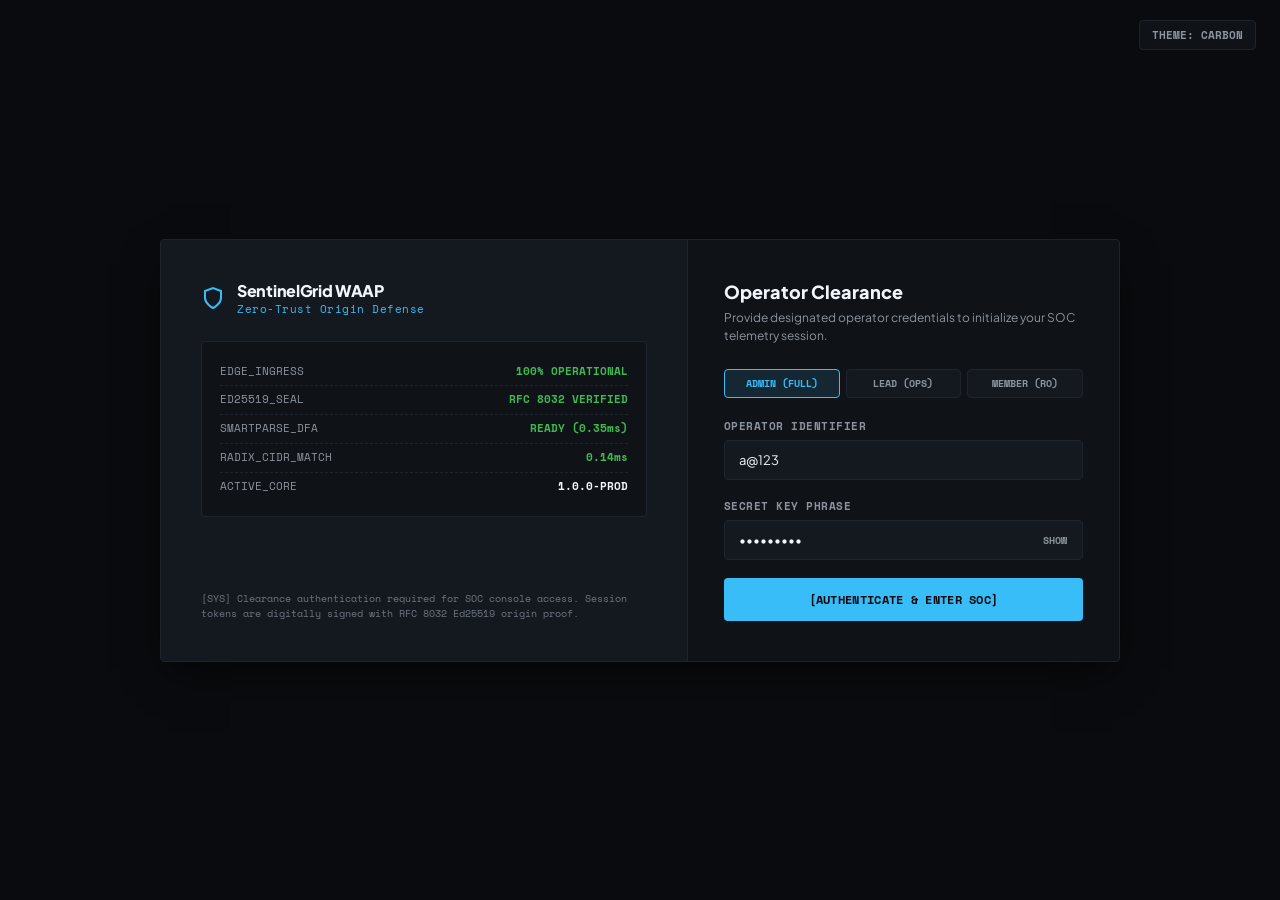
==== frontend/public/index.html @ 9374cc30 "feat(anti-slop): extract modular style.css, app.js, schemas.py and apply hardware-precision motion" ====
<!DOCTYPE html>
<html lang="en">
<head>
  <meta charset="UTF-8">
  <meta name="viewport" content="width=device-width, initial-scale=1.0, viewport-fit=cover">
  <title>SentinelGrid // Enterprise WAAP Operations & Threat Control Console</title>
  <link rel="preconnect" href="https://fonts.googleapis.com">
  <link rel="preconnect" href="https://fonts.gstatic.com" crossorigin>
  <link href="https://fonts.googleapis.com/css2?family=Plus+Jakarta+Sans:wght@400;500;600;700;800&family=Space+Mono:wght@400;700&display=swap" rel="stylesheet">
  
  <link rel="stylesheet" href="style.css">
</head>
<body>

  <div class="app-layout" id="appLayout">
    <!-- Left Slide Collapsible Rollable Sidebar -->
    <aside class="app-sidebar" id="appSidebar">
      <div class="sidebar-header">
        <div class="sidebar-brand" onclick="switchTab('dashboard')">
          <svg class="sg-animated-logo" width="30" height="30" viewBox="0 0 100 100">
            <circle cx="50" cy="50" r="44" fill="none" stroke="rgba(56, 189, 248, 0.25)" stroke-width="2" stroke-dasharray="6,4" class="radar-outer-ring"/>
            <polygon points="50,10 88,32 88,68 50,90 12,68 12,32" fill="#151E32" stroke="#38BDF8" stroke-width="2"/>
            <polygon points="50,34 64,50 50,66 36,50" fill="#38BDF8" class="shield-crystal-core"/>
          </svg>
          <div class="sidebar-brand-text">
            <div style="font-weight: 800; font-size: 14px; letter-spacing: -0.3px; color: var(--text-charcoal);">SentinelGrid</div>
            <div style="font-size: 9px; color: var(--text-muted); font-family: var(--font-mono);">ENTERPRISE WAAP</div>
          </div>
        </div>
        <button class="sidebar-toggle-btn" id="sidebarCollapseBtn" onclick="toggleSidebarCollapse()" title="Collapse / Expand Sidebar">
          <span id="collapse-arrow-icon">◀</span>
        </button>
      </div>

      <nav class="sidebar-nav" aria-label="Main Navigation">
        <div class="sidebar-section-title">Operations</div>
        <div class="sidebar-item nav-item active" onclick="switchTab('dashboard')" role="button" tabindex="0">
          <span class="sidebar-icon">
            <svg width="15" height="15" viewBox="0 0 24 24" fill="none" stroke="currentColor" stroke-width="2" stroke-linecap="round" stroke-linejoin="round"><rect x="3" y="3" width="7" height="9"/><rect x="14" y="3" width="7" height="5"/><rect x="14" y="12" width="7" height="9"/><rect x="3" y="16" width="7" height="5"/></svg>
          </span>
          <span class="sidebar-label">Dashboard</span>
        </div>
        <div class="sidebar-item nav-item" onclick="switchTab('livetraffic')" role="button" tabindex="0">
          <span class="sidebar-icon">
            <svg width="15" height="15" viewBox="0 0 24 24" fill="none" stroke="currentColor" stroke-width="2" stroke-linecap="round" stroke-linejoin="round"><polyline points="22 12 18 12 15 21 9 3 6 12 2 12"/></svg>
          </span>
          <span class="sidebar-label">Live Traffic</span>
          <span class="badge badge-online" style="margin-left: auto; font-size: 8px; padding: 1px 5px;">LIVE</span>
        </div>
        <div class="sidebar-item nav-item" onclick="switchTab('domains')" role="button" tabindex="0">
          <span class="sidebar-icon">
            <svg width="15" height="15" viewBox="0 0 24 24" fill="none" stroke="currentColor" stroke-width="2" stroke-linecap="round" stroke-linejoin="round"><circle cx="12" cy="12" r="10"/><line x1="2" y1="12" x2="22" y2="12"/><path d="M12 2a15.3 15.3 0 0 1 4 10 15.3 15.3 0 0 1-4 10 15.3 15.3 0 0 1-4-10 15.3 15.3 0 0 1 4-10z"/></svg>
          </span>
          <span class="sidebar-label">Domains & Sites</span>
        </div>

        <div class="sidebar-section-title">Surface & Security</div>
        <div class="sidebar-item nav-item" onclick="switchTab('inventory')" role="button" tabindex="0">
          <span class="sidebar-icon">
            <svg width="15" height="15" viewBox="0 0 24 24" fill="none" stroke="currentColor" stroke-width="2" stroke-linecap="round" stroke-linejoin="round"><circle cx="11" cy="11" r="8"/><line x1="21" y1="21" x2="16.65" y2="16.65"/></svg>
          </span>
          <span class="sidebar-label">Discovered APIs</span>
        </div>
        <div class="sidebar-item nav-item" onclick="switchTab('iprules')" role="button" tabindex="0">
          <span class="sidebar-icon">
            <svg width="15" height="15" viewBox="0 0 24 24" fill="none" stroke="currentColor" stroke-width="2" stroke-linecap="round" stroke-linejoin="round"><path d="M12 22s8-4 8-10V5l-8-3-8 3v7c0 6 8 10 8 10z"/></svg>
          </span>
          <span class="sidebar-label">IP Access Control</span>
        </div>
        <div class="sidebar-item nav-item" onclick="switchTab('connectors')" role="button" tabindex="0">
          <span class="sidebar-icon">
            <svg width="15" height="15" viewBox="0 0 24 24" fill="none" stroke="currentColor" stroke-width="2" stroke-linecap="round" stroke-linejoin="round"><rect x="2" y="2" width="20" height="8" rx="2" ry="2"/><rect x="2" y="14" width="20" height="8" rx="2" ry="2"/><line x1="6" y1="6" x2="6.01" y2="6"/><line x1="6" y1="18" x2="6.01" y2="18"/></svg>
          </span>
          <span class="sidebar-label">Edge Nodes</span>
        </div>

        <div class="sidebar-section-title">Testing & Diagnostics</div>
        <div class="sidebar-item nav-item" onclick="switchTab('sandbox')" role="button" tabindex="0">
          <span class="sidebar-icon">
            <svg width="15" height="15" viewBox="0 0 24 24" fill="none" stroke="currentColor" stroke-width="2" stroke-linecap="round" stroke-linejoin="round"><path d="M10 2v7.31M14 2v7.31M8.5 2h7M14 9.3a6.5 6.5 0 1 1-4 0"/></svg>
          </span>
          <span class="sidebar-label">In-Line WAF Lab</span>
        </div>
        <div class="sidebar-item nav-item" onclick="switchTab('simulation')" role="button" tabindex="0">
          <span class="sidebar-icon">
            <svg width="15" height="15" viewBox="0 0 24 24" fill="none" stroke="currentColor" stroke-width="2" stroke-linecap="round" stroke-linejoin="round"><line x1="18" y1="20" x2="18" y2="10"/><line x1="12" y1="20" x2="12" y2="4"/><line x1="6" y1="20" x2="6" y2="14"/></svg>
          </span>
          <span class="sidebar-label">Policy Simulation</span>
        </div>
        <div class="sidebar-item nav-item" onclick="switchTab('onboarding')" role="button" tabindex="0">
          <span class="sidebar-icon">
            <svg width="15" height="15" viewBox="0 0 24 24" fill="none" stroke="currentColor" stroke-width="2" stroke-linecap="round" stroke-linejoin="round"><path d="M4 19.5A2.5 2.5 0 0 1 6.5 17H20"/><path d="M6.5 2H20v20H6.5A2.5 2.5 0 0 1 4 19.5v-15A2.5 2.5 0 0 1 6.5 2z"/></svg>
          </span>
          <span class="sidebar-label">Setup Guide</span>
        </div>
      </nav>

      <!-- Sidebar Bottom Profile & Role Badge -->
      <div class="sidebar-footer">
        <div class="sidebar-user" onclick="openUserProfileModal()" style="cursor: pointer;" title="View Operator Profile & Clearance HUD">
          <div class="avatar-circle" id="user-avatar">OP</div>
          <div class="sidebar-user-meta">
            <div class="sidebar-user-name" id="user-display-name">Operator</div>
            <span class="role-badge" id="user-role-badge">MEMBER</span>
          </div>
        </div>
        <button class="btn-logout-icon" onclick="handleLogout()" title="Log Out">⎋</button>
      </div>
    </aside>

    <!-- Mobile Off-Canvas Backdrop -->
    <div class="sidebar-backdrop" id="sidebarBackdrop" onclick="toggleSidebarCollapse()"></div>

    <!-- Main Content Wrapper -->
    <div class="content-wrapper">
      <!-- Top Bar -->
      <header class="app-topbar">
        <div class="topbar-left">
          <button class="sidebar-toggle-btn" onclick="toggleSidebarCollapse()" aria-label="Toggle Sidebar" title="Toggle Sidebar">
            <span>☰</span>
          </button>
          <div class="topbar-breadcrumb">
            <span style="color: var(--text-muted);">SentinelGrid</span>
            <span style="color: var(--stone-border);">/</span>
            <span id="topbar-current-view" style="color: var(--deep-indigo);">Dashboard</span>
          </div>
        </div>

        <!-- Live Precision System Clock -->
        <div id="topbar-system-clock" style="display: flex; align-items: center; gap: 8px; font-family: var(--font-mono); font-size: 11px; background: var(--sand-warm); padding: 5px 14px; border-radius: var(--radius-pill); border: 1px solid var(--stone-border);">
          <span style="display: inline-block; width: 6px; height: 6px; border-radius: 50%; background: var(--sage-green); box-shadow: 0 0 6px var(--sage-green);"></span>
          <span id="clock-date-str" style="color: var(--text-muted); font-weight: 600;">--</span>
          <span style="color: var(--stone-border);">|</span>
          <span id="clock-time-str" style="color: var(--text-charcoal); font-weight: 700; letter-spacing: 0.5px;">--:--:--</span>
          <span id="clock-tz-badge" style="font-size: 9px; padding: 2px 8px; border-radius: var(--radius-pill); background: var(--card-white); border: 1px solid var(--stone-border); color: var(--deep-indigo); font-weight: 800;">IST</span>
        </div>

        <!-- Live Cloud Engine Status Pill -->
        <div id="topbar-cloud-status" style="display: flex; align-items: center; gap: 6px; font-family: var(--font-mono); font-size: 11px; background: rgba(34, 197, 94, 0.08); border: 1px solid rgba(34, 197, 94, 0.25); padding: 5px 12px; border-radius: var(--radius-pill); color: var(--sage-green); font-weight: 700;">
          <span style="display: inline-block; width: 6px; height: 6px; border-radius: 50%; background: #22c55e; box-shadow: 0 0 8px #22c55e;"></span>
          <span id="cloud-status-text">CLOUD CORE: VERCEL EDGE &bull; ONLINE (&lt;1ms)</span>
        </div>

        <!-- Controls & User Badge -->
        <div class="topbar-actions">
          <!-- Live Threat Mitigations Bell -->
          <div style="position: relative;">
            <button id="notificationBellBtn" class="btn btn-subtle topbar-btn-compact" onclick="toggleNotificationPopover()" aria-label="Notifications" title="Recent Mitigated Threats">
              <svg width="14" height="14" viewBox="0 0 24 24" fill="none" stroke="currentColor" stroke-width="2" stroke-linecap="round" stroke-linejoin="round"><path d="M18 8A6 6 0 0 0 6 8c0 7-3 9-3 9h18s-3-2-3-9"/><path d="M13.73 21a2 2 0 0 1-3.46 0"/></svg>
              <span id="notificationBadge" style="position: absolute; top: -3px; right: -3px; background: var(--terracotta); color: #fff; font-size: 9px; font-weight: 800; padding: 1px 5px; border-radius: var(--radius-pill); display: none;">0</span>
            </button>
            <div id="notificationPopover" style="display: none; position: absolute; right: 0; top: 125%; width: 340px; background: var(--card-white); border: 1px solid var(--stone-border); border-radius: var(--radius-lg); box-shadow: var(--shadow-lg); z-index: 1000; padding: 14px; backdrop-filter: var(--glass-blur);">
              <div style="display: flex; justify-content: space-between; align-items: center; border-bottom: 1px solid var(--stone-border); padding-bottom: 8px; margin-bottom: 10px;">
                <span style="font-size: 11px; font-weight: 800; font-family: var(--font-mono); color: var(--text-charcoal); display: flex; align-items: center; gap: 6px;">
                  <svg width="12" height="12" viewBox="0 0 24 24" fill="none" stroke="currentColor" stroke-width="2"><polyline points="22 12 18 12 15 21 9 3 6 12 2 12"/></svg>
                  <span>RECENT MITIGATIONS</span>
                </span>
                <span id="notif-clear-btn" style="font-size: 10px; color: var(--text-muted); cursor: pointer;" onclick="clearNotifications()">Clear</span>
              </div>
              <div id="notificationList" style="max-height: 240px; overflow-y: auto; display: flex; flex-direction: column; gap: 8px;">
                <div style="color: var(--text-muted); font-size: 11px; text-align: center; padding: 12px;">No active blocked events</div>
              </div>
            </div>
          </div>

          <!-- Shortcuts Modal Helper (?) -->
          <button class="btn btn-subtle topbar-btn-compact topbar-btn-secondary" onclick="openShortcutsModal()" title="Keyboard Shortcuts (?)">
            ?
          </button>

          <!-- Theme Switcher Toggle -->
          <button id="theme-toggle-btn" class="btn btn-subtle topbar-btn-compact" onclick="toggleThemePreference()" aria-label="Toggle Theme" title="Switch Theme">
            <span id="theme-btn-icon" style="display: inline-flex; align-items: center;">
              <svg width="14" height="14" viewBox="0 0 24 24" fill="none" stroke="currentColor" stroke-width="2"><path d="M21 12.79A9 9 0 1 1 11.21 3 7 7 0 0 0 21 12.79z"/></svg>
            </span>
            <span class="btn-text-label" id="theme-btn-label" style="margin-left: 4px;">Theme: OBSIDIAN</span>
          </button>

          <!-- Timezone Switcher Toggle -->
          <button id="tz-toggle-btn" class="btn btn-subtle topbar-btn-compact" onclick="toggleTimezonePreference()" aria-label="Toggle Timezone" title="Switch Timezone">
            <span style="display: inline-flex; align-items: center;">
              <svg width="14" height="14" viewBox="0 0 24 24" fill="none" stroke="currentColor" stroke-width="2"><circle cx="12" cy="12" r="10"/><line x1="2" y1="12" x2="22" y2="12"/><path d="M12 2a15.3 15.3 0 0 1 4 10 15.3 15.3 0 0 1-4 10 15.3 15.3 0 0 1-4-10 15.3 15.3 0 0 1 4-10z"/></svg>
            </span>
            <span class="btn-text-label" id="tz-btn-label" style="margin-left: 4px;">TZ: IST</span>
          </button>

          <!-- Synthesizer Audio Alerts Toggle -->
          <button id="sound-toggle-btn" class="btn btn-subtle topbar-btn-compact" onclick="toggleSoundAlerts()" aria-label="Toggle Sound" title="Sound Alerts">
            <span id="sound-btn-icon" style="display: inline-flex; align-items: center;">
              <svg width="14" height="14" viewBox="0 0 24 24" fill="none" stroke="currentColor" stroke-width="2"><polygon points="11 5 6 9 2 9 2 15 6 15 11 19 11 5"/><line x1="23" y1="9" x2="17" y2="15"/><line x1="17" y1="9" x2="23" y2="15"/></svg>
            </span>
            <span class="btn-text-label" id="sound-btn-label" style="margin-left: 4px;">Sound: OFF</span>
          </button>

          <button class="btn btn-subtle topbar-btn-compact" onclick="openUserProfileModal()" aria-label="Operator Profile" title="View Operator Profile & Clearance">
            <span class="avatar-circle" id="topbar-user-avatar" style="width: 18px; height: 18px; font-size: 9px; line-height: 18px;">OP</span>
            <span class="btn-text-label" id="topbar-user-role" style="font-family: var(--font-mono); font-size: 10px; font-weight: 800; color: var(--deep-indigo); margin-left: 4px;">PROFILE</span>
          </button>

          <a href="register.html" class="btn btn-subtle topbar-btn-secondary" style="font-size: 11px; padding: 6px 10px; text-decoration: none; display: inline-flex; align-items: center; gap: 4px;" title="Add Team Operator">
            <svg width="12" height="12" viewBox="0 0 24 24" fill="none" stroke="currentColor" stroke-width="2"><line x1="12" y1="5" x2="12" y2="19"/><line x1="5" y1="12" x2="19" y2="12"/></svg>
            <span>Add Operator</span>
          </a>
        </div>
      </header>

  <!-- Main View Router -->
  <main class="app-main" id="main-content">
    <h1 class="sr-only">SentinelGrid SOC Operations Console</h1>

    <!-- ===================================================================== -->
    <!-- TAB 1: LIVE DASHBOARD -->
    <!-- ===================================================================== -->
    <section id="view-dashboard" class="view-section active">

      <!-- Live Stream Controls & Scope Bar -->
      <div style="display: flex; justify-content: space-between; align-items: center; background: var(--card-white); border: 1px solid var(--stone-border); border-radius: var(--radius-lg); padding: 14px 20px; margin-bottom: 22px; box-shadow: var(--shadow-sm), var(--inner-rim); flex-wrap: wrap; gap: 12px;">
        <div class="scope-bar-group" style="display: flex; align-items: center; gap: 10px;">
          <span style="font-size: 11px; font-weight: 800; color: var(--deep-indigo); letter-spacing: 0.5px; display: inline-flex; align-items: center; gap: 6px;">
            <svg width="13" height="13" viewBox="0 0 24 24" fill="none" stroke="currentColor" stroke-width="2"><path d="M12 22s8-4 8-10V5l-8-3-8 3v7c0 6 8 10 8 10z"/></svg>
            <span>ACTIVE SITE SCOPE:</span>
          </span>
          <select id="scope-website-select" class="form-input" style="width: 280px; margin: 0; font-weight: 700; background: var(--sand-warm); cursor: pointer;" onchange="handleDomainScopeChange()">
            <option value="ALL">All Protected Domains (Global Fleet View)</option>
          </select>
          <span id="scope-badge" class="badge badge-online">GLOBAL FLEET</span>
        </div>

        <div class="scope-bar-controls" style="display: flex; align-items: center; gap: 10px; flex-wrap: wrap;">
          <!-- Live Polling Radar & Countdown -->
          <div style="display: flex; align-items: center; gap: 8px; background: var(--sand-warm); padding: 6px 14px; border-radius: var(--radius-pill); border: 1px solid var(--stone-border);">
            <span class="live-pulse" id="live-pulse-indicator"></span>
            <span id="live-indicator-text" style="font-size: 11px; font-weight: 800; color: var(--sage-green);">LIVE STREAMING (2s)</span>
            <span id="sync-countdown-badge" style="font-size: 11px; font-family: var(--font-mono); color: var(--text-muted); background: var(--card-white); padding: 2px 8px; border-radius: var(--radius-pill); border: 1px solid var(--stone-border);">Next: 2s</span>
          </div>

          <!-- Stream Speed Selector -->
          <select id="auto-refresh-rate" class="form-input" style="width: 140px; margin: 0; font-weight: 600; cursor: pointer;" onchange="changeAutoRefreshRate()">
            <option value="1">Stream 1s</option>
            <option value="2" selected>Stream 2s</option>
            <option value="5">Stream 5s</option>
            <option value="10">Relaxed 10s</option>
            <option value="0">Paused (Manual)</option>
          </select>

          <!-- Play/Pause Toggle -->
          <button id="stream-pause-btn" class="btn btn-subtle" onclick="toggleStreamPause()" style="display: inline-flex; align-items: center; gap: 6px;">
            <svg width="12" height="12" viewBox="0 0 24 24" fill="none" stroke="currentColor" stroke-width="2"><rect x="6" y="4" width="4" height="16"/><rect x="14" y="4" width="4" height="16"/></svg>
            <span>Pause</span>
          </button>

          <!-- Sync Now Button -->
          <button class="btn btn-primary" onclick="pollTelemetry(true)" style="display: inline-flex; align-items: center; gap: 6px;">
            <svg width="12" height="12" viewBox="0 0 24 24" fill="none" stroke="currentColor" stroke-width="2"><polyline points="23 4 23 10 17 10"/><polyline points="1 20 1 14 7 14"/><path d="M3.51 9a9 9 0 0 1 14.85-3.36L23 10M1 14l4.64 4.36A9 9 0 0 0 20.49 15"/></svg>
            <span>Sync Now</span>
          </button>
        </div>
      </div>

      <!-- ===================================================================== -->
      <!-- 3D ISOMETRIC SECURITY PIPELINE TOPOLOGY & INTERACTIVE PARTICLE ENGINE -->
      <!-- ===================================================================== -->
      <div class="panel topology-card" id="topology3dCard" style="margin-bottom: 22px; padding: 20px 24px; position: relative; overflow: hidden; background: var(--card-white); border: 1px solid var(--stone-border); border-radius: var(--radius-xl); transform-style: preserve-3d; transition: transform 0.15s ease;">
        <div style="display: flex; justify-content: space-between; align-items: center; margin-bottom: 12px; flex-wrap: wrap; gap: 10px;">
          <div style="display: flex; align-items: center; gap: 10px; flex-wrap: wrap;">
            <span style="font-size: 12px; font-weight: 800; letter-spacing: 0.8px; color: var(--deep-indigo); text-transform: uppercase;">
              Interactive In-Line Execution Pipeline (Live Traffic Topology)
            </span>
            <span class="badge badge-online">P99: 0.35ms (IN-PROCESS)</span>
            <!-- Live Flow Metrics -->
            <div style="display: flex; align-items: center; gap: 10px; font-family: var(--font-mono); font-size: 11px; margin-left: 8px;">
              <span style="color: var(--accent-cyan); font-weight: 700;">INSPECTED: <span id="pipeline-stat-total">0</span></span>
              <span style="color: var(--sage-green); font-weight: 700;">PASSED: <span id="pipeline-stat-passed">0</span></span>
              <span style="color: var(--terracotta); font-weight: 700;">DESTROYED: <span id="pipeline-stat-destroyed">0</span></span>
            </div>
          </div>

          <!-- 3D Stream Controls -->
          <div style="display: flex; align-items: center; gap: 10px; font-size: 11px; font-family: var(--font-mono);">
            <label style="color: var(--text-muted); display: flex; align-items: center; gap: 4px;">
              Flow:
              <select id="canvas-speed-select" class="form-input" style="padding: 2px 6px; font-size: 11px; width: 75px; margin: 0; background: var(--sand-warm);" onchange="setParticleSpeed(this.value)">
                <option value="1">1.0x</option>
                <option value="2" selected>2.0x</option>
                <option value="4">4.0x</option>
                <option value="0.5">0.5x</option>
              </select>
            </label>
            <button class="btn btn-subtle" style="font-size: 10px; padding: 3px 8px; display: inline-flex; align-items: center; gap: 4px;" onclick="triggerSimulatedThreatWave()">
              <svg width="11" height="11" viewBox="0 0 24 24" fill="none" stroke="currentColor" stroke-width="2"><polygon points="13 2 3 14 12 14 11 22 21 10 12 10 13 2"/></svg>
              <span>Simulate Threat Wave</span>
            </button>
            <button class="btn btn-subtle" id="canvas-pause-btn" style="font-size: 10px; padding: 3px 8px; display: inline-flex; align-items: center; gap: 4px;" onclick="toggleParticleStream()">
              <svg width="11" height="11" viewBox="0 0 24 24" fill="none" stroke="currentColor" stroke-width="2"><rect x="6" y="4" width="4" height="16"/><rect x="14" y="4" width="4" height="16"/></svg>
              <span>Pause Pipeline</span>
            </button>
          </div>
        </div>

        <div style="position: relative; width: 100%; min-height: 220px;">
          <canvas id="interactive-3d-pipeline-canvas" width="1100" height="220" style="width: 100%; height: 220px; display: block; border-radius: var(--radius-md); background: var(--sand-warm); cursor: crosshair;"></canvas>
          <div id="canvas-node-hud" style="position: absolute; display: none; background: rgba(17, 23, 38, 0.95); border: 1px solid var(--deep-indigo); border-radius: var(--radius-md); padding: 8px 12px; color: #FFF; font-size: 11px; font-family: var(--font-mono); pointer-events: none; z-index: 50; box-shadow: var(--shadow-lg); backdrop-filter: var(--glass-blur);"></div>
        </div>
      </div>

      <!-- Metric KPI Grid -->
      <div class="metric-grid">
        <div class="metric-card indigo">
          <div style="font-size: 11px; font-weight: 700; color: var(--text-muted); text-transform: uppercase;">Protected Routes</div>
          <div class="metric-val" id="kpi-endpoints">0</div>
          <div style="font-size: 11px; color: var(--text-muted);" id="kpi-websites">Across 0 Domains</div>
        </div>
        <div class="metric-card terracotta">
          <div style="font-size: 11px; font-weight: 700; color: var(--text-muted); text-transform: uppercase;">Shadow APIs Discovered</div>
          <div class="metric-val" id="kpi-shadow" style="color: var(--terracotta);">0</div>
          <div style="font-size: 11px; color: var(--text-muted);">Undocumented Endpoints Flagged</div>
        </div>
        <div class="metric-card sage">
          <div style="font-size: 11px; font-weight: 700; color: var(--text-muted); text-transform: uppercase;">Mitigated Threats</div>
          <div class="metric-val" id="kpi-blocked" style="color: var(--sage-green);">0</div>
          <div style="font-size: 11px; color: var(--text-muted);" id="kpi-blockrate">0.0% Block Rate</div>
        </div>
        <div class="metric-card ochre">
          <div style="font-size: 11px; font-weight: 700; color: var(--text-muted); text-transform: uppercase;">Ed25519 Crypto Ledger</div>
          <div class="metric-val" style="font-size: 22px; padding-top: 6px;">RFC 8032</div>
          <div style="font-size: 11px; color: var(--text-muted);">Zero-Trust Asymmetric Seal</div>
        </div>
      </div>

      <!-- NEW: Visual SOC Intelligence Widgets Row -->
      <div class="chart-overview-grid">
        <!-- Real-Time Traffic Velocity Histogram (SVG Dual-Series) -->
        <div class="panel" style="margin-bottom: 0;">
          <div class="panel-header">
            <span>Real-Time Traffic Velocity (Allowed vs Mitigated / Minute)</span>
            <div style="display: flex; gap: 12px; font-size: 11px; font-weight: 700;">
              <span style="color: var(--sage-green);">■ Clean Allowed</span>
              <span style="color: var(--terracotta);">■ Mitigated Threats</span>
            </div>
          </div>
          <div class="panel-body" style="position: relative;">
            <div id="traffic-histogram-container" style="min-height: 120px;">
              <div style="text-align: center; color: var(--text-muted); padding: 40px 0; font-size: 12px;">Aggregating traffic time slices...</div>
            </div>
            <div id="hist-tooltip" class="hist-tooltip"></div>
          </div>
        </div>

        <!-- OWASP Attack Category Distribution -->
        <div class="panel" style="margin-bottom: 0;">
          <div class="panel-header">
            <span>Threat Vector Distribution</span>
            <span style="font-size: 11px; color: var(--text-muted);">OWASP Top 10</span>
          </div>
          <div class="panel-body">
            <div id="owasp-distribution-container" style="display: flex; flex-direction: column; gap: 10px;">
              <div style="text-align: center; color: var(--text-muted); padding: 30px 0; font-size: 12px;">Analyzing threat spectrum...</div>
            </div>
          </div>
        </div>
      </div>

      <!-- Real-Time Security Events & Persistent Incident Container Table -->
      <div class="panel" style="margin-bottom: 28px; box-shadow: var(--shadow-md); border-radius: var(--radius-lg);">
        <div class="panel-header" style="padding: 18px 24px; flex-wrap: wrap; gap: 12px;">
          <div style="display: flex; align-items: center; gap: 12px; flex-wrap: wrap;">
            <span style="font-size: 16px; font-weight: 800; display: flex; align-items: center; gap: 8px;">
              <svg width="16" height="16" viewBox="0 0 24 24" fill="none" stroke="currentColor" stroke-width="2" style="color: var(--deep-indigo);"><rect x="3" y="3" width="7" height="9"/><rect x="14" y="3" width="7" height="5"/><rect x="14" y="12" width="7" height="9"/><rect x="3" y="16" width="7" height="5"/></svg>
              <span>Telemetry & Incident Container</span>
            </span>
            <span id="container-24h-badge" class="badge badge-online" style="font-size: 11px;">THREAT CONTAINER: SYNCED</span>
            <span id="events-count-badge" class="badge badge-challenge" style="font-size: 11px;">0 requests</span>
          </div>
          <div style="display: flex; gap: 8px; align-items: center; flex-wrap: wrap;">
            <button class="btn btn-subtle" onclick="sync24hHistory()" id="sync-24h-btn" title="Sync all ledger requests from past 12 hours" style="display: inline-flex; align-items: center; gap: 6px;">
              <svg width="13" height="13" viewBox="0 0 24 24" fill="none" stroke="currentColor" stroke-width="2"><path d="M21 15v4a2 2 0 0 1-2 2H5a2 2 0 0 1-2-2v-4"/><polyline points="7 10 12 15 17 10"/><line x1="12" y1="15" x2="12" y2="3"/></svg>
              <span>Sync Ledger</span>
            </button>
            <button class="btn btn-subtle" onclick="exportEvents()" style="display: inline-flex; align-items: center; gap: 6px;">
              <svg width="13" height="13" viewBox="0 0 24 24" fill="none" stroke="currentColor" stroke-width="2"><path d="M21 15v4a2 2 0 0 1-2 2H5a2 2 0 0 1-2-2v-4"/><polyline points="7 10 12 15 17 10"/><line x1="12" y1="15" x2="12" y2="3"/></svg>
              <span>Export SIEM</span>
            </button>
            <button class="btn btn-primary" onclick="pollTelemetry(true)" style="display: inline-flex; align-items: center; gap: 6px;">
              <svg width="13" height="13" viewBox="0 0 24 24" fill="none" stroke="currentColor" stroke-width="2"><polyline points="23 4 23 10 17 10"/><polyline points="1 20 1 14 7 14"/><path d="M3.51 9a9 9 0 0 1 14.85-3.36L23 10M1 14l4.64 4.36A9 9 0 0 0 20.49 15"/></svg>
              <span>Refresh Feed</span>
            </button>
          </div>
        </div>

        <div class="panel-body" style="padding: 14px 24px; border-bottom: 1px solid var(--stone-border);">
          <div class="filter-bar" style="display: flex; gap: 12px; align-items: center; flex-wrap: wrap;">
            <span style="font-size: 12px; font-weight: 700; color: var(--text-muted);">Filter Verdict:</span>
            <select id="event-filter-action" class="form-input" style="width: 170px; margin: 0; padding: 7px 10px;" onchange="applyEventFilter()">
              <option value="ALL">All Traffic (12h Ledger)</option>
              <option value="BLOCK">Threat Blocks (403)</option>
              <option value="ALLOW">Clean Requests (200)</option>
              <option value="CHALLENGE">Challenges</option>
            </select>

            <span style="font-size: 12px; font-weight: 700; color: var(--text-muted); margin-left: 6px;">Quick Search:</span>
            <input type="text" id="event-search-query" class="form-input" style="min-width: 260px; flex: 1; max-width: 440px; margin: 0; padding: 7px 12px;" placeholder="Search IP, endpoint path, query, rule... (Hotkey: /)" oninput="applyEventFilter()">

            <div style="margin-left: auto; display: flex; align-items: center; gap: 8px;">
              <span class="badge badge-allow" style="font-size: 10px;" title="Persistent storage in browser IndexedDB + cloud ledger. Live stream clears after 12h, blocked IPs kept permanently.">12h Live Window &bull; Blocked IPs Preserved</span>
            </div>
          </div>
        </div>

        <div class="table-responsive" style="min-height: 520px; max-height: 720px; overflow-y: auto; position: relative;">
          <table class="table-clean" style="width: 100%; border-collapse: separate; border-spacing: 0;">
            <thead style="position: sticky; top: 0; background: var(--card-white); z-index: 10; box-shadow: 0 1px 3px rgba(0,0,0,0.08);">
              <tr>
                <th style="padding: 12px 14px; width: 140px;">Timestamp</th>
                <th style="padding: 12px 14px; width: 150px;">Protected Site</th>
                <th style="padding: 12px 14px; width: 140px;">Client IP</th>
                <th style="padding: 12px 14px;">Method & Request URI</th>
                <th style="padding: 12px 14px; width: 95px;">Risk Score</th>
                <th style="padding: 12px 14px; width: 110px;">Verdict</th>
                <th style="padding: 12px 14px;">Detection Signature</th>
                <th style="padding: 12px 14px; width: 90px; text-align: center;">Forensics</th>
              </tr>
            </thead>
            <tbody id="telemetry-body">
              <tr><td colspan="8" style="text-align: center; color: var(--text-muted); padding: 48px;">Connecting to SentinelGrid WAAP Telemetry stream...</td></tr>
            </tbody>
          </table>
        </div>
      </div>
    </section>

    <!-- ===================================================================== -->
    <!-- TAB: NATIVE LIVE SSE TRAFFIC PIPELINE & TELEMETRY STREAM -->
    <!-- ===================================================================== -->
    <section id="view-livetraffic" class="view-section">
      <div style="display: flex; justify-content: space-between; align-items: center; margin-bottom: 16px; flex-wrap: wrap; gap: 12px;">
        <div>
          <h2 style="font-size: 17px; font-weight: 800; color: var(--text-charcoal); display: flex; align-items: center; gap: 8px;">
            <span class="pulse-dot" style="display: inline-block; width: 7px; height: 7px; border-radius: 50%; background: var(--sage-green); box-shadow: 0 0 8px var(--sage-green);"></span>
            <span>Live Traffic Stream & Edge Telemetry</span>
            <span class="badge badge-online" id="livetraffic-count-badge" style="font-size: 10px; font-family: var(--font-mono);">0 buffered</span>
          </h2>
          <p style="font-size: 12px; color: var(--text-muted); margin-top: 2px;">In-flight edge requests streamed directly via SentinelGrid Server-Sent Events (SSE) telemetry pipeline.</p>
        </div>
        <div style="display: flex; align-items: center; gap: 8px; flex-wrap: wrap;">
          <select id="livetraffic-verdict-filter" class="form-input" style="width: auto; min-width: 170px; margin: 0; padding: 6px 12px; font-weight: 600;" onchange="applyLiveTrafficFilter()" aria-label="Filter Traffic by Verdict">
            <option value="ALL">All Traffic Stream</option>
            <option value="BLOCK">Threat Interceptions Only</option>
            <option value="ALLOW">Clean Legitimate Only</option>
            <option value="CHALLENGE">Challenges Only</option>
          </select>
          <button class="btn btn-subtle" id="livetraffic-wide-btn" onclick="toggleLiveTrafficWideView()" title="Toggle Wide View (Hotkey: W)" style="display: inline-flex; align-items: center; gap: 6px;">
            <svg width="13" height="13" viewBox="0 0 24 24" fill="none" stroke="currentColor" stroke-width="2"><path d="M15 3h6v6M9 21H3v-6M21 3l-7 7M3 21l7-7"/></svg>
            <span>Wide View</span>
            <kbd style="font-size: 9px; opacity: 0.6; padding: 1px 4px; border: 1px solid var(--stone-border); border-radius: 3px; font-family: var(--font-mono);">W</kbd>
          </button>
          <button class="btn btn-subtle" id="livetraffic-pause-btn" onclick="toggleLiveTrafficStream()" title="Pause/Resume Stream (Hotkey: Space)" style="display: inline-flex; align-items: center; gap: 6px;">
            <svg width="13" height="13" viewBox="0 0 24 24" fill="none" stroke="currentColor" stroke-width="2"><rect x="6" y="4" width="4" height="16"/><rect x="14" y="4" width="4" height="16"/></svg>
            <span>Pause</span>
            <kbd style="font-size: 9px; opacity: 0.6; padding: 1px 4px; border: 1px solid var(--stone-border); border-radius: 3px; font-family: var(--font-mono);">Space</kbd>
          </button>
          <button class="btn btn-subtle" onclick="clearLiveTrafficBuffer()" title="Clear View Buffer (Hotkey: C)" style="display: inline-flex; align-items: center; gap: 6px;">
            <svg width="13" height="13" viewBox="0 0 24 24" fill="none" stroke="currentColor" stroke-width="2"><polyline points="3 6 5 6 21 6"/><path d="M19 6v14a2 2 0 0 1-2 2H7a2 2 0 0 1-2-2V6m3 0V4a2 2 0 0 1 2-2h4a2 2 0 0 1 2 2v2"/></svg>
            <span>Clear</span>
            <kbd style="font-size: 9px; opacity: 0.6; padding: 1px 4px; border: 1px solid var(--stone-border); border-radius: 3px; font-family: var(--font-mono);">C</kbd>
          </button>
        </div>
      </div>

      <div class="panel" style="padding: 0; overflow: hidden; margin-bottom: 28px; box-shadow: var(--shadow-md); border-radius: var(--radius-lg);">
        <div class="table-responsive" style="min-height: 560px; max-height: 82vh; overflow-y: auto; position: relative;">
          <table class="table-clean" style="width: 100%; border-collapse: separate; border-spacing: 0;">
            <thead style="position: sticky; top: 0; background: var(--card-white); z-index: 10; box-shadow: 0 1px 3px rgba(0,0,0,0.08);">
              <tr>
                <th style="width: 140px;">Timestamp</th>
                <th style="width: 90px;">Verdict</th>
                <th style="width: 80px;">Method</th>
                <th>Request Path</th>
                <th style="width: 150px;">Client IP</th>
                <th style="width: 230px;">Triggered Rule</th>
                <th style="width: 80px;">Risk</th>
                <th style="width: 90px;">Action</th>
              </tr>
            </thead>
            <tbody id="livetraffic-table-body">
              <tr>
                <td colspan="8" style="text-align: center; color: var(--text-muted); padding: 48px;">
                  <div style="font-size: 24px; margin-bottom: 8px;">⚡</div>
                  Connecting to SentinelGrid Server-Sent Events (SSE) telemetry pipeline...
                </td>
              </tr>
            </tbody>
          </table>
        </div>
      </div>
    </section>

    <!-- ===================================================================== -->
    <!-- TAB 2: DOMAIN & SITE MANAGEMENT WORKSPACE -->
    <!-- ===================================================================== -->
    <section id="view-domains" class="view-section">
      <div style="display: flex; justify-content: space-between; align-items: center; margin-bottom: 20px;">
        <div>
          <h2 style="font-size: 18px; font-weight: 800; color: var(--text-charcoal);">Protected Domains & Edge Gateways</h2>
          <p style="font-size: 13px; color: var(--text-muted);">Manage per-domain WAAP inspection policies, edge routing, and live attack testing.</p>
        </div>
        <div style="display: flex; gap: 8px;">
          <button class="btn btn-sage" onclick="probeAllGatewaysLive()" style="display: inline-flex; align-items: center; gap: 6px;">
            <svg width="12" height="12" viewBox="0 0 24 24" fill="none" stroke="currentColor" stroke-width="2"><polyline points="22 12 18 12 15 21 9 3 6 12 2 12"/></svg>
            <span>Probe Gateways</span>
          </button>
          <button class="btn btn-warm" onclick="showAddDomainModal()" style="display: inline-flex; align-items: center; gap: 6px;">
            <svg width="12" height="12" viewBox="0 0 24 24" fill="none" stroke="currentColor" stroke-width="2"><line x1="12" y1="5" x2="12" y2="19"/><line x1="5" y1="12" x2="19" y2="12"/></svg>
            <span>Add Domain</span>
          </button>
        </div>
      </div>

      <!-- Add Domain Box (Collapsible) -->
      <div id="add-domain-box" style="display: none; background: var(--sand-warm); padding: 22px; border-radius: var(--radius-lg); margin-bottom: 22px; border: 1px solid var(--stone-border); box-shadow: var(--shadow-sm);">
        <h4 style="font-size: 13px; margin-bottom: 12px; font-weight: 800;">Register New Domain for Protection</h4>
        <div class="responsive-filter-grid">
          <div>
            <label style="font-size: 11px; font-weight: 700;">Domain FQDN / Hostname</label>
            <input type="text" id="new-domain-input" class="form-input" placeholder="e.g. portal.company.com" style="margin-bottom: 0;">
          </div>
          <div>
            <label style="font-size: 11px; font-weight: 700;">Application Title</label>
            <input type="text" id="new-domain-name" class="form-input" placeholder="e.g. Customer Portal & API" style="margin-bottom: 0;">
          </div>
          <div style="display: flex; gap: 8px;">
            <button class="btn btn-primary" onclick="submitNewDomain()">Register Domain</button>
            <button class="btn btn-subtle" onclick="hideAddDomainModal()">Cancel</button>
          </div>
        </div>
      </div>

      <!-- Domain Interactive Cards Grid -->
      <div class="domain-cards-grid" id="domain-cards-container">
        <!-- Rendered dynamically via loadDomains() -->
      </div>

      <!-- Tabular Domain Directory Panel -->
      <div class="panel">
        <div class="panel-header">
          <span>Protected Domain Fleet Directory</span>
          <button class="btn btn-subtle" style="padding: 4px 8px; font-size: 11px; display: inline-flex; align-items: center; gap: 4px;" onclick="loadDomains()">
            <svg width="11" height="11" viewBox="0 0 24 24" fill="none" stroke="currentColor" stroke-width="2"><polyline points="23 4 23 10 17 10"/><polyline points="1 20 1 14 7 14"/><path d="M3.51 9a9 9 0 0 1 14.85-3.36L23 10M1 14l4.64 4.36A9 9 0 0 0 20.49 15"/></svg>
            <span>Reload</span>
          </button>
        </div>
        <div class="panel-body" style="padding: 0;">
          <div class="table-responsive">
            <table class="table-clean">
              <thead>
                <tr>
                  <th>Status</th>
                  <th>Domain Hostname</th>
                  <th>Application Name</th>
                  <th>Documented Routes</th>
                  <th>Shadow APIs</th>
                  <th>Total Invocations</th>
                  <th>Registered Date</th>
                  <th>Actions</th>
                </tr>
              </thead>
              <tbody id="domains-table-body">
                <tr><td colspan="8" style="text-align: center; color: var(--text-muted); padding: 30px;">Loading protected domain registry...</td></tr>
              </tbody>
            </table>
          </div>
        </div>
      </div>
    </section>

    <!-- ===================================================================== -->
    <!-- TAB 3: DISCOVERED APIS (SHADOW / ZOMBIE CATALOG) -->
    <!-- ===================================================================== -->
    <section id="view-inventory" class="view-section">
      <div class="panel">
        <div class="panel-header">
          <span>Automated API Attack Surface Inventory (Shadow & Zombie Catalog)</span>
          <div style="display: flex; gap: 8px;">
            <button class="btn btn-warm" onclick="toggleSpecImport()" style="display: inline-flex; align-items: center; gap: 6px;">
              <svg width="12" height="12" viewBox="0 0 24 24" fill="none" stroke="currentColor" stroke-width="2"><path d="M14 2H6a2 2 0 0 0-2 2v16a2 2 0 0 0 2 2h12a2 2 0 0 0 2-2V8z"/><polyline points="14 2 14 8 20 8"/><line x1="16" y1="13" x2="8" y2="13"/><line x1="16" y1="17" x2="8" y2="17"/></svg>
              <span>Import OpenAPI Spec</span>
            </button>
            <button class="btn btn-primary" onclick="loadEndpoints()" style="display: inline-flex; align-items: center; gap: 6px;">
              <svg width="12" height="12" viewBox="0 0 24 24" fill="none" stroke="currentColor" stroke-width="2"><polyline points="23 4 23 10 17 10"/><polyline points="1 20 1 14 7 14"/><path d="M3.51 9a9 9 0 0 1 14.85-3.36L23 10M1 14l4.64 4.36A9 9 0 0 0 20.49 15"/></svg>
              <span>Resync Schema</span>
            </button>
          </div>
        </div>
        <div class="panel-body">
          <div id="spec-import-box" style="display: none; background: var(--sand-warm); padding: 22px; border-radius: var(--radius-lg); margin-bottom: 22px; border: 1px solid var(--stone-border); box-shadow: var(--shadow-sm);">
            <h4 style="font-size: 13px; margin-bottom: 8px;">Import OpenAPI 3.0 / Swagger Contract</h4>
            <p style="font-size: 12px; color: var(--text-muted); margin-bottom: 12px;">
              Paste your OpenAPI specification (JSON or YAML) below. All defined routes will be cataloged as 'documented', allowing automatic detection of undocumented 'shadow' APIs.
            </p>
            <textarea id="spec-content-input" class="form-input" rows="6" placeholder="Paste OpenAPI 3.0 JSON or YAML contract here..."></textarea>
            <div style="display: flex; gap: 8px;">
              <button class="btn btn-primary" onclick="submitOpenApiSpec()">Establish Contract</button>
              <button class="btn btn-subtle" onclick="toggleSpecImport()">Cancel</button>
            </div>
          </div>

          <div class="table-responsive">
            <table class="table-clean">
              <thead>
                <tr>
                  <th>Classification</th>
                  <th>Target Domain</th>
                  <th>HTTP Method</th>
                  <th>Route Path</th>
                  <th>Risk Severity</th>
                  <th>Last Observed (Accurate)</th>
                </tr>
              </thead>
              <tbody id="endpoints-body">
                <tr><td colspan="6" style="text-align: center; color: var(--text-muted); padding: 30px;">No endpoints cataloged yet. Paste your OpenAPI specification above or route traffic through SentinelGrid.</td></tr>
              </tbody>
            </table>
          </div>
        </div>
      </div>
    </section>

    <!-- ===================================================================== -->
    <!-- TAB 4: IP ACCESS CONTROL (CIDR ALLOWLIST / BLOCKLIST) -->
    <!-- ===================================================================== -->
    <section id="view-iprules" class="view-section">
      <div class="panel">
        <div class="panel-header">
          <span>IP Access Control Lists (Allowlist / Blocklist)</span>
          <button class="btn btn-warm" onclick="toggleAddIpRule()">+ Add IP Rule</button>
        </div>
        <div class="panel-body">
          <div id="add-iprule-box" style="display: none; background: var(--sand-warm); padding: 22px; border-radius: var(--radius-lg); margin-bottom: 22px; border: 1px solid var(--stone-border); box-shadow: var(--shadow-sm);">
            <h4 style="font-size: 13px; margin-bottom: 12px;">Add Dynamic IP / CIDR Access Rule</h4>
            <div class="responsive-filter-grid">
              <div>
                <label style="font-size: 11px; font-weight: 700;">IP Address or CIDR Block</label>
                <input type="text" id="ip-rule-addr" class="form-input" placeholder="e.g. 198.51.100.42 or 10.0.0.0/8" style="margin-bottom: 0;">
              </div>
              <div>
                <label style="font-size: 11px; font-weight: 700;">Action</label>
                <select id="ip-rule-action" class="form-input" style="margin-bottom: 0;">
                  <option value="BLOCK">BLOCK (Deny)</option>
                  <option value="ALLOW">ALLOW (Bypass)</option>
                </select>
              </div>
              <div>
                <label style="font-size: 11px; font-weight: 700;">Description</label>
                <input type="text" id="ip-rule-desc" class="form-input" placeholder="e.g. Malicious subnet / Attacker quarantine" style="margin-bottom: 0;">
              </div>
              <div style="display: flex; gap: 8px;">
                <button class="btn btn-primary" onclick="submitIpRule()">Commit Rule</button>
                <button class="btn btn-subtle" onclick="toggleAddIpRule()">Cancel</button>
              </div>
            </div>
          </div>

          <div class="table-responsive">
            <table class="table-clean">
              <thead>
                <tr>
                  <th>Action</th>
                  <th>IP / CIDR Pattern</th>
                  <th>Description</th>
                  <th>Created At (Accurate)</th>
                  <th>Actions</th>
                </tr>
              </thead>
              <tbody id="iprules-table-body">
                <tr><td colspan="5" style="text-align: center; color: var(--text-muted); padding: 30px;">No IP access rules configured. Click '+ Add IP Rule' above.</td></tr>
              </tbody>
            </table>
          </div>
        </div>
      </div>
    </section>

    <!-- ===================================================================== -->
    <!-- TAB 5: EDGE GATEWAYS & CONNECTORS -->
    <!-- ===================================================================== -->
    <section id="view-connectors" class="view-section">
      <div class="panel">
        <div class="panel-header">
          <span>Active Edge Gateways & In-Line Observation Nodes</span>
          <button class="btn btn-primary" onclick="loadConnectors()">Refresh Fleet Status</button>
        </div>
        <div class="panel-body" style="padding: 0;">
          <div class="table-responsive">
            <table class="table-clean">
              <thead>
                <tr>
                  <th>Status</th>
                  <th>Gateway Node Name</th>
                  <th>Type</th>
                  <th>Associated Domain</th>
                  <th>Inspection Latency</th>
                  <th>Last Heartbeat (Accurate)</th>
                </tr>
              </thead>
              <tbody id="connectors-table-body">
                <tr><td colspan="6" style="text-align: center; color: var(--text-muted); padding: 30px;">Loading connected edge gateway nodes...</td></tr>
              </tbody>
            </table>
          </div>
        </div>
      </div>
    </section>

    <!-- ===================================================================== -->
    <!-- TAB 6: IN-LINE WAF LAB (TEST BENCH) -->
    <!-- ===================================================================== -->
    <section id="view-sandbox" class="view-section">
      <div class="panel" style="max-width: 900px; margin: 0 auto;">
        <div class="panel-header">
          <span>In-Line Attack Simulator & SmartParse Evaluation Bench</span>
          <span class="badge badge-online">DFA ENGINE READY</span>
        </div>
        <div class="panel-body">
          <p style="font-size: 13px; color: var(--text-muted); margin-bottom: 20px;">
            Simulate malicious payloads against SentinelGrid's SmartParse Lexical DFA engine, Radix Prefix Trie, and Sliding Window Rate Limiter.
          </p>

          <label style="font-size: 11px; font-weight: 700;">Target Route Path</label>
          <input type="text" id="sandbox-path" class="form-input" value="/api/v1/auth/login">

          <label style="font-size: 11px; font-weight: 700;">HTTP Method</label>
          <select id="sandbox-method" class="form-input">
            <option value="POST">POST</option>
            <option value="GET">GET</option>
            <option value="PUT">PUT</option>
          </select>

          <label style="font-size: 11px; font-weight: 700;">Test Payload / Query String</label>
          <textarea id="sandbox-input" class="form-input" rows="4">' UNION SELECT username, password_hash FROM admin_users--</textarea>

          <div style="display: flex; gap: 8px; margin-bottom: 20px; flex-wrap: wrap;">
            <button class="btn btn-subtle" style="font-size: 11px; padding: 5px 9px;" onclick="loadPresetPayload('sqli')">Preset: SQLi Breakout</button>
            <button class="btn btn-subtle" style="font-size: 11px; padding: 5px 9px;" onclick="loadPresetPayload('xss')">Preset: DOM SVG XSS</button>
            <button class="btn btn-subtle" style="font-size: 11px; padding: 5px 9px;" onclick="loadPresetPayload('cmdi')">Preset: Command Injection</button>
            <button class="btn btn-subtle" style="font-size: 11px; padding: 5px 9px;" onclick="loadPresetPayload('traversal')">Preset: Path Traversal</button>
          </div>

          <button class="btn btn-warm" style="width: 100%; justify-content: center; padding: 12px;" onclick="fireLiveAttack()">
            ⚡ Fire In-Line Inspection Request
          </button>

          <div id="attack-output" style="display: none; margin-top: 20px; padding: 18px; border-radius: var(--radius-md); font-family: var(--font-mono); font-size: 12px; background: var(--sand-warm); border: 1px solid var(--stone-border);"></div>
        </div>
      </div>
    </section>

    <!-- ===================================================================== -->
    <!-- TAB 7: POLICY SIMULATION (DRY-RUN) -->
    <!-- ===================================================================== -->
    <section id="view-simulation" class="view-section">
      <div class="panel" style="max-width: 820px; margin: 0 auto;">
        <div class="panel-header">
          <span>Policy Simulation (False-Positive Predictor)</span>
          <button class="btn btn-warm" style="padding: 5px 11px; font-size: 11px;" onclick="triggerRollback()">↺ 1-Click Rollback</button>
        </div>
        <div class="panel-body">
          <p style="font-size: 13px; color: var(--text-muted); margin-bottom: 20px;">
            Replays candidate security rule modifications against historical traffic to predict block deltas and protect search engine bots before deployment.
          </p>

          <label style="font-size: 11px; font-weight: 700;">Candidate Rule Name</label>
          <input type="text" id="sim-rule-id" class="form-input" placeholder="e.g. block-unverified-bots">

          <label style="font-size: 11px; font-weight: 700;">Match User-Agent Substring</label>
          <input type="text" id="sim-rule-ua" class="form-input" placeholder="e.g. scanner-bot, curl, spider">

          <button class="btn btn-primary" style="width: 100%; justify-content: center; padding: 12px;" onclick="runSimulation()">
            📈 Replay Historical Traffic Samples
          </button>

          <div id="sim-output" style="display: none; margin-top: 20px; padding: 18px; border-radius: var(--radius-md); font-family: var(--font-mono); font-size: 12px; background: var(--sand-warm); border: 1px solid var(--stone-border);"></div>
        </div>
      </div>
    </section>

    <!-- ===================================================================== -->
    <!-- TAB 8: SETUP & OBSERVATION GUIDE -->
    <!-- ===================================================================== -->
    <section id="view-onboarding" class="view-section">
      <div class="panel">
        <div class="panel-header" style="flex-wrap: wrap; gap: 10px;">
          <div style="display: flex; align-items: center; gap: 8px;">
            <svg width="18" height="18" viewBox="0 0 24 24" fill="none" stroke="currentColor" stroke-width="2" style="color: var(--deep-indigo);"><path d="M4 19.5A2.5 2.5 0 0 1 6.5 17H20"/><path d="M6.5 2H20v20H6.5A2.5 2.5 0 0 1 4 19.5v-15A2.5 2.5 0 0 1 6.5 2z"/></svg>
            <span style="font-weight: 800; font-size: 15px;">SentinelGrid WAAP // Master Integration & Setup Manual</span>
          </div>
          <a href="SETUP_AND_INTEGRATION_GUIDE.md" target="_blank" class="btn btn-primary" style="font-size: 11px; padding: 6px 12px; text-decoration: none; display: inline-flex; align-items: center; gap: 6px;">
            <svg width="12" height="12" viewBox="0 0 24 24" fill="none" stroke="currentColor" stroke-width="2"><path d="M21 15v4a2 2 0 0 1-2 2H5a2 2 0 0 1-2-2v-4"/><polyline points="7 10 12 15 17 10"/><line x1="12" y1="15" x2="12" y2="3"/></svg>
            <span>View Full Integration Spec (Markdown)</span>
          </a>
        </div>
        <div class="panel-body">
          <h3 style="font-size: 16px; font-weight: 800; margin-bottom: 8px; color: var(--text-charcoal);">Zero-Downtime Integration Architecture</h3>
          <p style="color: var(--text-muted); font-size: 13px; line-height: 1.6; margin-bottom: 22px;">
            SentinelGrid inspects incoming requests in-line with a sub-millisecond latency budget (p99 &lt; 0.4ms). All verified requests receive an unforgeable <strong>RFC 8032 Ed25519 origin seal</strong>, guaranteeing upstream backends that traffic traversed security inspection.
          </p>

          <div style="display: grid; grid-template-columns: repeat(auto-fit, minmax(460px, 1fr)); gap: 16px; margin-bottom: 24px;">
            <!-- Option A: Vercel / Next.js Edge -->
            <div style="background: var(--sand-warm); padding: 18px; border-radius: var(--radius-md); border: 1px solid var(--stone-border);">
              <div style="display: flex; justify-content: space-between; align-items: center; margin-bottom: 8px;">
                <h4 style="font-size: 13px; font-weight: 800; color: var(--deep-indigo);">Option A: Next.js & Vercel Edge Middleware</h4>
                <span class="badge badge-online">EDGE ENGINE</span>
              </div>
              <p style="font-size: 11px; color: var(--text-muted); margin-bottom: 10px;">Drop this into <code>middleware.js</code> at the root of your project with fail-open circuit breaking:</p>
              <pre class="forensic-code-block" style="padding: 12px; border-radius: var(--radius-sm); font-size: 11px; max-height: 220px; overflow-y: auto;">import { NextResponse } from 'next/server';

export async function middleware(request) {
  const clientIp = request.headers.get('x-forwarded-for')?.split(',')[0]?.trim() || '127.0.0.1';
  try {
    const res = await fetch('https://sentinelgrid-one.vercel.app/v1/inspect', {
      method: 'POST',
      headers: { 'Content-Type': 'application/json' },
      body: JSON.stringify({
        website_id: 'site-production',
        method: request.method,
        path: request.nextUrl.pathname,
        client_ip: clientIp,
        headers: Object.fromEntries(request.headers)
      }),
      signal: AbortSignal.timeout(1200)
    });
    if (res.ok) {
      const decision = await res.json();
      if (decision.action === 'BLOCK') {
        return new NextResponse('&lt;h1&gt;403 Forbidden: Dropped by SentinelGrid WAAP&lt;/h1&gt;', { status: 403 });
      }
    }
  } catch (err) {}
  return NextResponse.next();
}</pre>
            </div>

            <!-- Option B: Nginx Reverse Proxy -->
            <div style="background: var(--sand-warm); padding: 18px; border-radius: var(--radius-md); border: 1px solid var(--stone-border);">
              <div style="display: flex; justify-content: space-between; align-items: center; margin-bottom: 8px;">
                <h4 style="font-size: 13px; font-weight: 800; color: var(--deep-indigo);">Option B: Nginx Reverse Proxy (Any Stack)</h4>
                <span class="badge badge-online">IN-LINE SUBREQUEST</span>
              </div>
              <p style="font-size: 11px; color: var(--text-muted); margin-bottom: 10px;">Use <code>auth_request</code> to validate incoming packets before routing to upstream services:</p>
              <pre class="forensic-code-block" style="padding: 12px; border-radius: var(--radius-sm); font-size: 11px; max-height: 220px; overflow-y: auto;">server {
    listen 80;
    server_name app.corp.internal;

    location / {
        auth_request /_sentinel_inspect;
        proxy_pass http://upstream_service;
        proxy_set_header X-Real-IP $remote_addr;
        proxy_set_header X-Forwarded-For $proxy_add_x_forwarded_for;
    }

    location = /_sentinel_inspect {
        internal;
        proxy_pass https://sentinelgrid-one.vercel.app/v1/inspect;
        proxy_pass_request_body on;
        proxy_set_header Content-Type "application/json";
    }

    error_page 403 = @sentinel_blocked;
    location @sentinel_blocked {
        default_type text/html;
        return 403 '&lt;h1&gt;403 Quarantined by SentinelGrid&lt;/h1&gt;';
    }
}</pre>
            </div>

            <!-- Option C: Python ASGI Middleware -->
            <div style="background: var(--sand-warm); padding: 18px; border-radius: var(--radius-md); border: 1px solid var(--stone-border);">
              <div style="display: flex; justify-content: space-between; align-items: center; margin-bottom: 8px;">
                <h4 style="font-size: 13px; font-weight: 800; color: var(--deep-indigo);">Option C: Python ASGI (FastAPI / Starlette)</h4>
                <span class="badge badge-online">PYTHON SDK</span>
              </div>
              <p style="font-size: 11px; color: var(--text-muted); margin-bottom: 10px;">Intercept requests directly in FastAPI, Django ASGI, or Starlette:</p>
              <pre class="forensic-code-block" style="padding: 12px; border-radius: var(--radius-sm); font-size: 11px; max-height: 220px; overflow-y: auto;">from fastapi import FastAPI, Request
from starlette.responses import HTMLResponse
import httpx

app = FastAPI()

@app.middleware("http")
async def sentinelgrid_waf(request: Request, call_next):
    try:
        async with httpx.AsyncClient(timeout=1.0) as client:
            resp = await client.post("https://sentinelgrid-one.vercel.app/v1/inspect", json={
                "website_id": "site-python",
                "method": request.method,
                "path": request.url.path,
                "client_ip": request.client.host if request.client else "127.0.0.1",
                "headers": dict(request.headers)
            })
            if resp.status_code == 200 and resp.json().get("action") == "BLOCK":
                return HTMLResponse("&lt;h1&gt;403 Forbidden: Intercepted by WAAP&lt;/h1&gt;", status_code=403)
    except Exception:
        pass # Fail-open
    return await call_next(request)</pre>
            </div>

            <!-- Option D: Node.js Express -->
            <div style="background: var(--sand-warm); padding: 18px; border-radius: var(--radius-md); border: 1px solid var(--stone-border);">
              <div style="display: flex; justify-content: space-between; align-items: center; margin-bottom: 8px;">
                <h4 style="font-size: 13px; font-weight: 800; color: var(--deep-indigo);">Option D: Node.js & Express Middleware</h4>
                <span class="badge badge-online">EXPRESS / CONNECT</span>
              </div>
              <p style="font-size: 11px; color: var(--text-muted); margin-bottom: 10px;">Drop-in Express middleware for API backends and microservices:</p>
              <pre class="forensic-code-block" style="padding: 12px; border-radius: var(--radius-sm); font-size: 11px; max-height: 220px; overflow-y: auto;">const express = require('express');
const axios = require('axios');
const app = express();

app.use(async (req, res, next) =&gt; {
  try {
    const verdict = await axios.post('https://sentinelgrid-one.vercel.app/v1/inspect', {
      website_id: 'site-express',
      method: req.method,
      path: req.path,
      client_ip: req.ip || req.connection.remoteAddress,
      headers: req.headers
    }, { timeout: 1000 });

    if (verdict.data.action === 'BLOCK') {
      return res.status(403).send('&lt;h1&gt;403 Forbidden: Dropped by SentinelGrid WAAP&lt;/h1&gt;');
    }
  } catch (err) {}
  next();
});</pre>
            </div>
          </div>

          <div style="background: var(--sand-warm); border: 1px solid var(--stone-border); padding: 18px; border-radius: var(--radius-md); font-size: 12px; line-height: 1.6;">
            <div style="font-weight: 800; color: var(--text-charcoal); margin-bottom: 6px; display: flex; align-items: center; gap: 6px;">
              <svg width="14" height="14" viewBox="0 0 24 24" fill="none" stroke="currentColor" stroke-width="2"><polyline points="22 12 18 12 15 21 9 3 6 12 2 12"/></svg>
              <span>Verify In-Line Inspection Connectivity</span>
            </div>
            <div>
              Send a simulated adversarial payload against your newly protected endpoint:
              <code style="background: var(--card-white); padding: 4px 8px; border-radius: 4px; display: block; margin: 8px 0; font-family: var(--font-mono); border: 1px solid var(--stone-border);">curl -i -X POST -d "q=' OR 1=1--" https://your-domain.com/login</code>
              Confirm that you receive <strong>HTTP 403 Forbidden</strong> and immediately witness the intercepted transaction streaming in real-time under <a href="#livetraffic" onclick="switchTab('livetraffic')" style="color: var(--deep-indigo); font-weight: 700;">Live Traffic</a>.
            </div>
          </div>
        </div>
      </div>
    </section>

  </main>
    </div> <!-- /content-wrapper -->
  </div> <!-- /app-layout -->

  <!-- ======================================================================= -->
  <!-- MODAL / DRAWER 1: THREAT FORENSICS SIDE DRAWER -->
  <!-- ======================================================================= -->
  <div id="event-drawer-backdrop" class="drawer-backdrop" onclick="closeEventForensics()"></div>
  <div id="event-drawer" class="drawer-panel">
    <div class="drawer-header">
      <div style="display: flex; align-items: center; gap: 12px;">
        <div style="width: 38px; height: 38px; border-radius: var(--radius-sm); background: var(--terracotta-soft); color: var(--terracotta); display: flex; align-items: center; justify-content: center; font-weight: 800;">
          <svg width="18" height="18" viewBox="0 0 24 24" fill="none" stroke="currentColor" stroke-width="2"><circle cx="11" cy="11" r="8"/><line x1="21" y1="21" x2="16.65" y2="16.65"/></svg>
        </div>
        <div>
          <div style="font-size: 14px; font-weight: 800; color: var(--deep-indigo);" id="drawer-event-id">ev-00000000</div>
          <div style="font-size: 11px; color: var(--text-muted); font-family: var(--font-mono);" id="drawer-event-time">2026-11-03 00:00:00</div>
        </div>
      </div>
      <div style="display: flex; align-items: center; gap: 8px;">
        <span id="drawer-verdict-badge" class="badge badge-block">BLOCK (403)</span>
        <button class="btn btn-subtle" style="padding: 4px 9px; font-size: 14px;" onclick="closeEventForensics()">✕</button>
      </div>
    </div>

    <div class="drawer-body">
      <!-- Risk Score & Engine Card -->
      <div style="background: var(--sand-warm); padding: 16px; border-radius: var(--radius-md); margin-bottom: 18px; display: grid; grid-template-columns: 1fr 1fr; gap: 14px;">
        <div>
          <div style="font-size: 10px; font-weight: 700; color: var(--text-muted); text-transform: uppercase;">Adversarial Risk Score</div>
          <div style="font-size: 24px; font-weight: 800; font-family: var(--font-mono); color: var(--terracotta);" id="drawer-risk-score">98.0 / 100</div>
          <div style="font-size: 10px; color: var(--text-muted);" id="drawer-risk-level">CRITICAL THREAT</div>
        </div>
        <div>
          <div style="font-size: 10px; font-weight: 700; color: var(--text-muted); text-transform: uppercase;">Inspection Latency</div>
          <div style="font-size: 24px; font-weight: 800; font-family: var(--font-mono); color: var(--sage-green);" id="drawer-latency">0.38 ms</div>
          <div style="font-size: 10px; color: var(--text-muted);">SmartParse Lexical DFA</div>
        </div>
      </div>

      <!-- Detection Signature Details -->
      <div style="margin-bottom: 18px;">
        <h4 style="font-size: 12px; font-weight: 800; color: var(--deep-indigo); margin-bottom: 6px;">Detection Signature & Classification</h4>
        <div style="background: var(--card-white); border: 1px solid var(--stone-border); border-radius: var(--radius-md); padding: 14px;">
          <div style="margin-bottom: 6px;">
            <span style="font-size: 11px; font-weight: 700; color: var(--text-muted);">Triggered Rule:</span>
            <strong style="color: var(--terracotta); font-family: var(--font-mono); margin-left: 6px;" id="drawer-rule">SP-SQL-BOUNDARY-BREAKOUT</strong>
          </div>
          <div style="margin-bottom: 6px;">
            <span style="font-size: 11px; font-weight: 700; color: var(--text-muted);">OWASP Category:</span>
            <span style="font-weight: 600; margin-left: 6px;" id="drawer-owasp">A03:Injection</span>
          </div>
          <div>
            <span style="font-size: 11px; font-weight: 700; color: var(--text-muted);">Target Host / Site:</span>
            <span style="font-family: var(--font-mono); margin-left: 6px;" id="drawer-site">aegis-pro.security.internal</span>
          </div>
        </div>
      </div>

      <!-- Network & Target Metadata -->
      <div style="margin-bottom: 18px;">
        <h4 style="font-size: 12px; font-weight: 800; color: var(--deep-indigo); margin-bottom: 6px;">Target Route & Client Provenance</h4>
        <div style="background: var(--card-white); border: 1px solid var(--stone-border); border-radius: var(--radius-md); padding: 14px;">
          <div style="margin-bottom: 6px; display: flex; justify-content: space-between;">
            <span style="font-size: 11px; font-weight: 700; color: var(--text-muted);">Client IP:</span>
            <strong style="font-family: var(--font-mono); color: var(--deep-indigo);" id="drawer-ip">127.0.0.1</strong>
          </div>
          <div style="margin-bottom: 6px; display: flex; justify-content: space-between;">
            <span style="font-size: 11px; font-weight: 700; color: var(--text-muted);">HTTP Method:</span>
            <strong id="drawer-method">GET</strong>
          </div>
          <div>
            <span style="font-size: 11px; font-weight: 700; color: var(--text-muted);">URI Path:</span>
            <code style="font-family: var(--font-mono); font-size: 11px; background: var(--sand-warm); padding: 4px 8px; border-radius: var(--radius-xs); display: block; margin-top: 4px;" id="drawer-path">/search?q=' OR 1=1--</code>
          </div>
        </div>
      </div>

      <!-- Forensic Payload Snippet -->
      <div style="margin-bottom: 18px;">
        <div style="display: flex; justify-content: space-between; align-items: center; margin-bottom: 4px;">
          <h4 style="font-size: 12px; font-weight: 800; color: var(--deep-indigo);">Intercepted Attack Payload</h4>
          <button class="btn btn-subtle" style="padding: 2px 7px; font-size: 10px; display: inline-flex; align-items: center; gap: 4px;" onclick="copyPayloadToClipboard()">
            <svg width="11" height="11" viewBox="0 0 24 24" fill="none" stroke="currentColor" stroke-width="2"><rect x="9" y="9" width="13" height="13" rx="2" ry="2"/><path d="M5 15H4a2 2 0 0 1-2-2V4a2 2 0 0 1 2-2h9a2 2 0 0 1 2 2v1"/></svg>
            <span>Copy</span>
          </button>
        </div>
        <div class="forensic-code-block" id="drawer-payload">No payload content</div>
      </div>

      <!-- Captured Request Headers -->
      <div style="margin-bottom: 18px;">
        <div style="display: flex; justify-content: space-between; align-items: center; margin-bottom: 4px;">
          <h4 style="font-size: 12px; font-weight: 800; color: var(--deep-indigo);">Captured Headers Snippet</h4>
          <button class="btn btn-subtle" style="padding: 2px 7px; font-size: 10px; display: inline-flex; align-items: center; gap: 4px;" onclick="copyHeadersToClipboard()">
            <svg width="11" height="11" viewBox="0 0 24 24" fill="none" stroke="currentColor" stroke-width="2"><rect x="9" y="9" width="13" height="13" rx="2" ry="2"/><path d="M5 15H4a2 2 0 0 1-2-2V4a2 2 0 0 1 2-2h9a2 2 0 0 1 2 2v1"/></svg>
            <span>Copy</span>
          </button>
        </div>
        <div class="forensic-code-block" style="color: #A7F3D0;" id="drawer-headers">No header metadata</div>
      </div>
    </div>

    <!-- Rapid Response Footer Actions (Dynamic TTL) -->
    <div class="drawer-footer">
      <button class="btn btn-subtle" onclick="sendEventToSandbox()" style="display: inline-flex; align-items: center; gap: 6px;">
        <svg width="12" height="12" viewBox="0 0 24 24" fill="none" stroke="currentColor" stroke-width="2"><polygon points="5 3 19 12 5 21 5 3"/></svg>
        <span>Replay in Lab</span>
      </button>
      <button class="btn btn-subtle" style="color: var(--sage-green);" onclick="executeIpQuickAction('UNBAN')">Unban IP</button>
      <button class="btn btn-warm" style="font-size: 11px;" onclick="executeIpQuickAction('BAN_15M')">15m Quarantine</button>
      <button class="btn btn-warm" style="font-size: 11px;" onclick="executeIpQuickAction('BAN_1H')">1h Quarantine</button>
      <button class="btn btn-warm" style="font-size: 11px; background: #991B1B;" onclick="executeIpQuickAction('PERMANENT_BLOCK')">Permanent Ban</button>
    </div>
  </div>

  <!-- ======================================================================= -->
  <!-- MODAL 2: DOMAIN DEEP SECURITY PROFILE MODAL -->
  <!-- ======================================================================= -->
  <div id="domain-modal-backdrop" class="drawer-backdrop" onclick="closeDomainModal()"></div>
  <div id="domain-stats-modal" class="modal-dialog" role="dialog" aria-modal="true" aria-labelledby="domain-modal-title" style="display: none; position: fixed; top: 50%; left: 50%; transform: translate(-50%, -50%); width: min(840px, 94vw); max-height: 90vh; overflow-y: auto; background: var(--card-white); border: 1px solid var(--stone-border); border-radius: var(--radius-xl); box-shadow: var(--shadow-lg); z-index: 1002;">
    <div style="padding: 20px 24px; border-bottom: 1px solid var(--stone-border); background: var(--sand-warm); display: flex; justify-content: space-between; align-items: center;">
      <div>
        <div style="font-size: 15px; font-weight: 800; color: var(--deep-indigo);" id="domain-modal-title">Domain Security Profile</div>
        <div style="font-size: 11px; color: var(--text-muted); font-family: var(--font-mono);" id="domain-modal-host">aegis-pro.security.internal</div>
      </div>
      <button class="btn btn-subtle" style="padding: 4px 8px; font-size: 14px;" onclick="closeDomainModal()">✕</button>
    </div>

    <div style="padding: 24px;" id="domain-modal-content">
      <!-- Populated dynamically via openDomainStatsModal() -->
    </div>
  </div>

  <!-- ======================================================================= -->
  <!-- MODAL 3: OPERATOR PROFILE & RBAC GOVERNANCE HUD MODAL -->
  <!-- ======================================================================= -->
  <div id="user-profile-backdrop" class="drawer-backdrop" onclick="closeUserProfileModal()"></div>
  <div id="user-profile-modal" class="modal-dialog" role="dialog" aria-modal="true" aria-labelledby="prof-modal-name" style="display: none; position: fixed; top: 50%; left: 50%; transform: translate(-50%, -50%); width: min(520px, 94vw); max-height: 90vh; overflow-y: auto; background: var(--card-white); border: 1px solid var(--stone-border); border-radius: var(--radius-xl); box-shadow: var(--shadow-lg); z-index: 1002; padding: 26px;">
    <div style="display: flex; justify-content: space-between; align-items: flex-start; margin-bottom: 20px; border-bottom: 1px solid var(--stone-border-light); padding-bottom: 16px;">
      <div style="display: flex; align-items: center; gap: 14px;">
        <div class="avatar-circle" id="prof-modal-avatar" style="width: 48px; height: 48px; font-size: 18px; font-weight: 800;">OP</div>
        <div>
          <h3 style="font-size: 16px; font-weight: 800; color: var(--text-charcoal);" id="prof-modal-name">Operator</h3>
          <div style="font-size: 12px; color: var(--text-muted); font-family: var(--font-mono);" id="prof-modal-email">operator@sentinelgrid.io</div>
        </div>
      </div>
      <button class="btn btn-subtle" style="padding: 4px 8px; font-size: 14px;" onclick="closeUserProfileModal()" aria-label="Close Profile Modal">✕</button>
    </div>

    <div style="display: grid; grid-template-columns: 1fr 1fr; gap: 12px; margin-bottom: 20px;">
      <div style="background: var(--sand-warm); padding: 14px; border-radius: var(--radius-md);">
        <div style="font-size: 10px; font-family: var(--font-mono); font-weight: 700; color: var(--text-muted);">ASSIGNED ROLE</div>
        <div style="margin-top: 4px;"><span class="role-badge" id="prof-modal-role" style="font-size: 11px; padding: 2px 8px;">MEMBER</span></div>
      </div>
      <div style="background: var(--sand-warm); padding: 14px; border-radius: var(--radius-md);">
        <div style="font-size: 10px; font-family: var(--font-mono); font-weight: 700; color: var(--text-muted);">CLEARANCE TIER</div>
        <div style="font-size: 12px; font-weight: 800; color: var(--sage-green); margin-top: 4px;" id="prof-modal-clearance">TIER 3 (READ-ONLY)</div>
      </div>
    </div>

    <div style="margin-bottom: 18px;">
      <label style="font-size: 11px; font-family: var(--font-mono); font-weight: 700; color: var(--text-muted); text-transform: uppercase;">Active Session Bearer Token</label>
      <div style="display: flex; gap: 8px; margin-top: 6px;">
        <input type="text" id="prof-modal-token" readonly class="form-input" style="margin: 0; font-family: var(--font-mono); font-size: 11px; color: var(--deep-indigo);" value="sg_session_••••••••••••••••">
        <button class="btn btn-subtle" onclick="copySessionToken()" title="Copy Token" style="display: inline-flex; align-items: center; gap: 4px;">
          <svg width="11" height="11" viewBox="0 0 24 24" fill="none" stroke="currentColor" stroke-width="2"><rect x="9" y="9" width="13" height="13" rx="2" ry="2"/><path d="M5 15H4a2 2 0 0 1-2-2V4a2 2 0 0 1 2-2h9a2 2 0 0 1 2 2v1"/></svg>
          <span>Copy</span>
        </button>
      </div>
    </div>

    <div style="background: var(--sand-warm); border: 1px solid var(--stone-border-light); border-radius: var(--radius-md); padding: 16px; margin-bottom: 22px;">
      <div style="font-size: 11px; font-weight: 700; color: var(--text-charcoal); margin-bottom: 8px;">Role Capabilities & Governance:</div>
      <div id="prof-modal-capabilities" style="font-size: 11px; color: var(--text-muted); line-height: 1.6; font-family: var(--font-mono);">
        • Telemetry & Event Stream Inspection<br>
        • In-Line WAF Sandbox Testing<br>
        • Live Attack Diagnostics
      </div>
    </div>

    <div style="display: flex; justify-content: flex-end; align-items: center;">
      <button class="btn btn-warm" onclick="handleLogout()">⎋ Terminate Session (Logout)</button>
    </div>
  </div>

  <!-- ======================================================================= -->
  <!-- MODAL 4: OPERATOR KEYBOARD SHORTCUTS CHEAT SHEET -->
  <!-- ======================================================================= -->
  <div id="shortcuts-modal-backdrop" class="drawer-backdrop" onclick="closeShortcutsModal()"></div>
  <div id="shortcuts-modal" class="modal-dialog" role="dialog" aria-modal="true" aria-labelledby="shortcuts-modal-title" style="display: none; position: fixed; top: 50%; left: 50%; transform: translate(-50%, -50%); width: 480px; background: var(--card-white); border: 1px solid var(--stone-border); border-radius: var(--radius-xl); box-shadow: var(--shadow-lg); z-index: 1002; padding: 24px;">
    <div style="display: flex; justify-content: space-between; align-items: center; border-bottom: 1px solid var(--stone-border); padding-bottom: 12px; margin-bottom: 18px;">
      <h3 id="shortcuts-modal-title" style="font-size: 15px; font-weight: 800; color: var(--text-charcoal); display: flex; align-items: center; gap: 8px;">
        <span>⌨️</span> Operator Keyboard Shortcuts
      </h3>
      <button class="btn btn-subtle" style="padding: 3px 8px; font-size: 13px;" onclick="closeShortcutsModal()">✕</button>
    </div>
    <div style="display: flex; flex-direction: column; gap: 10px; font-size: 12px;">
      <div style="display: flex; justify-content: space-between; align-items: center; background: var(--sand-warm); padding: 10px 14px; border-radius: var(--radius-sm);">
        <span style="color: var(--text-charcoal); font-weight: 600;">Pause / Resume Live Telemetry Stream</span>
        <kbd>Space</kbd>
      </div>
      <div style="display: flex; justify-content: space-between; align-items: center; background: var(--sand-warm); padding: 10px 14px; border-radius: var(--radius-sm);">
        <span style="color: var(--text-charcoal); font-weight: 600;">Switch Operations View (Tabs 1–9)</span>
        <kbd>1 - 9</kbd>
      </div>
      <div style="display: flex; justify-content: space-between; align-items: center; background: var(--sand-warm); padding: 10px 14px; border-radius: var(--radius-sm);">
        <span style="color: var(--text-charcoal); font-weight: 600;">Toggle Keyboard Shortcuts Cheat Sheet</span>
        <kbd>?</kbd>
      </div>
      <div style="display: flex; justify-content: space-between; align-items: center; background: var(--sand-warm); padding: 10px 14px; border-radius: var(--radius-sm);">
        <span style="color: var(--text-charcoal); font-weight: 600;">Close Active Drawer / Modal / Popover</span>
        <kbd>Esc</kbd>
      </div>
    </div>
  </div>

  <!-- ======================================================================= -->
  <!-- CONTEXTUAL TELEMETRY HUD (1.2s–3.0s CURSOR HOLD INSPECTOR) -->
  <!-- ======================================================================= -->
  <div id="contextualTelemetryHud" class="contextual-hud">
    <div class="hud-header">
      <div class="hud-indicator-ring">
        <span class="pulse-dot"></span>
      </div>
      <span class="hud-title" id="hudTitle">LOCATION TELEMETRY</span>
      <span class="badge badge-online" id="hudStatusBadge" style="margin-left: auto; font-size: 9px;">LIVE</span>
    </div>
    <div class="hud-body" id="hudContent">
      Hovering for forensic telemetry inspection...
    </div>
  </div>

  <!-- Floating Alert Toast Container -->
  <div id="threat-toast" class="threat-toast-alert" style="display: none;">
    <span style="display:flex; align-items:center; justify-content:center; width:28px; height:28px; background:rgba(248,81,73,0.2); border:1px solid rgba(248,81,73,0.4); border-radius:3px; color:#F85149;">
      <svg width="16" height="16" viewBox="0 0 24 24" fill="none" stroke="currentColor" stroke-width="2"><path d="m21.73 18-8-14a2 2 0 0 0-3.48 0l-8 14A2 2 0 0 0 4 21h16a2 2 0 0 0 1.73-3Z"/><line x1="12" y1="9" x2="12" y2="13"/><line x1="12" y1="17" x2="12.01" y2="17"/></svg>
    </span>
    <div>
      <div style="font-weight: 800;" id="toast-title">Attack Intercepted</div>
      <div style="font-size: 12px; color: #E2E8F0;" id="toast-body">Details...</div>
    </div>
  </div>

  <!-- Interactive Modular JavaScript Controller -->
  <script src="app.js"></script>
</body>
</html>
---- frontend/public/style.css ----
:root {
      /* Next-Gen Developer Precision Dark Palette (Carbon / Obsidian Glass) */
      --canvas-bg: #090B0E;
      --card-white: #0F1217;
      --card-elevated: #141920;
      --sand-warm: #141920;
      --sand-warm-hover: #1A222D;
      --stone-border: #1E242E;
      --stone-border-light: #161B22;
      --border-accent: rgba(56, 189, 248, 0.35);
      
      --terracotta: #F85149;
      --terracotta-soft: rgba(248, 81, 73, 0.14);
      --terracotta-border: rgba(248, 81, 73, 0.3);
      --sage-green: #3FB950;
      --sage-soft: rgba(63, 185, 80, 0.14);
      --sage-border: rgba(63, 185, 80, 0.3);
      --deep-indigo: #38BDF8;
      --indigo-soft: rgba(56, 189, 248, 0.12);
      --indigo-border: rgba(56, 189, 248, 0.3);
      --warm-ochre: #F59E0B;
      --ochre-soft: rgba(245, 158, 11, 0.14);
      --ochre-border: rgba(245, 158, 11, 0.3);
      
      --text-charcoal: #F0F6FC;
      --text-muted: #94A3B8;
      --text-subtle: #8B9BB4;
      
      --font-ui: 'Plus Jakarta Sans', -apple-system, BlinkMacSystemFont, "Segoe UI", Roboto, sans-serif;
      --font-mono: 'Space Mono', SFMono-Regular, Menlo, Monaco, Consolas, monospace;
      
      /* Next-Gen Rounded Corners Hierarchy */
      --radius-xs: 2px;
      --radius-sm: 4px;
      --radius-md: 4px;
      --radius-lg: 6px;
      --radius-xl: 6px;
      --radius-2xl: 6px;
      --radius-pill: 4px;
      
      /* Multi-layered Soft Diffused Depth */
      --shadow-sm: 0 1px 3px rgba(0, 0, 0, 0.25), 0 1px 2px rgba(0, 0, 0, 0.15);
      --shadow-md: 0 4px 16px -2px rgba(0, 0, 0, 0.35), 0 2px 6px -1px rgba(0, 0, 0, 0.2);
      --shadow-lg: 0 16px 40px -6px rgba(0, 0, 0, 0.5), 0 6px 16px -2px rgba(0, 0, 0, 0.3);
      --inner-rim: inset 0 1px 0 0 rgba(255, 255, 255, 0.08);
      --glass-blur: blur(16px) saturate(180%);
    }

    :root[data-theme="light"] {
      /* Rich Archival Canvas & Surfaces (Warm Almond Linen / Dark Cream) */
      --canvas-bg: #EFE9DF;
      --card-white: #FAF6EE;
      --card-elevated: #E6DECE;
      --sand-warm: #E6DECE;
      --sand-warm-hover: #DDD2BF;
      --stone-border: #CFBFAB;
      --stone-border-light: #DFD3C2;
      --border-accent: rgba(27, 54, 93, 0.35);
      
      --terracotta: #9C2A1B;
      --terracotta-soft: rgba(156, 42, 27, 0.09);
      --terracotta-border: rgba(156, 42, 27, 0.25);
      --sage-green: #1B633E;
      --sage-soft: rgba(27, 99, 62, 0.09);
      --sage-border: rgba(27, 99, 62, 0.25);
      --deep-indigo: #1B365D;
      --indigo-soft: rgba(27, 54, 93, 0.08);
      --indigo-border: rgba(27, 54, 93, 0.25);
      --warm-ochre: #8C4A0E;
      --ochre-soft: rgba(140, 74, 14, 0.09);
      --ochre-border: rgba(140, 74, 14, 0.25);
      
      --text-charcoal: #1C1712;
      --text-muted: #564B3E;
      --text-subtle: #7A6C5B;
      
      --shadow-sm: 0 1px 3px rgba(45, 36, 26, 0.05), 0 1px 2px rgba(45, 36, 26, 0.03);
      --shadow-md: 0 4px 16px -2px rgba(45, 36, 26, 0.08), 0 2px 6px -1px rgba(45, 36, 26, 0.04);
      --shadow-lg: 0 16px 40px -6px rgba(45, 36, 26, 0.12), 0 6px 16px -2px rgba(45, 36, 26, 0.06);
      --inner-rim: inset 0 1px 0 0 rgba(255, 255, 255, 0.85);
      --glass-blur: blur(16px) saturate(160%);
    }

    [data-theme="light"] .forensic-code-block {
      background: #E8E0D2 !important;
      color: #1C1712 !important;
      border-color: #CFBFAB !important;
    }
    [data-theme="light"] .btn-primary {
      background: linear-gradient(180deg, #1B365D 0%, #132742 100%) !important;
      color: #FFFFFF !important;
      box-shadow: 0 1px 3px rgba(27, 54, 93, 0.25), inset 0 1px 0 rgba(255, 255, 255, 0.2) !important;
    }
    [data-theme="light"] .btn-warm {
      background: linear-gradient(180deg, #9C2A1B 0%, #7E2215 100%) !important;
      color: #FFFFFF !important;
      box-shadow: 0 1px 3px rgba(156, 42, 27, 0.25), inset 0 1px 0 rgba(255, 255, 255, 0.2) !important;
    }

    * { box-sizing: border-box; margin: 0; padding: 0; }

    ::selection {
      background: rgba(56, 189, 248, 0.3);
      color: inherit;
    }

    :focus-visible {
      outline: 2px solid var(--deep-indigo);
      outline-offset: 2px;
    }

    body {
      background-color: var(--canvas-bg);
      color: var(--text-charcoal);
      font-family: var(--font-ui);
      min-height: 100vh;
      display: flex;
      flex-direction: column;
      font-variant-numeric: tabular-nums;
      -webkit-font-smoothing: antialiased;
      transition: background-color 0.25s cubic-bezier(0.16, 1, 0.3, 1), color 0.25s ease;
    }

    /* Animated 3D Sentinel Shield Emblem */
    .sg-animated-logo {
      transition: transform 0.3s cubic-bezier(0.34, 1.56, 0.64, 1);
    }
    .sg-animated-logo:hover {
      transform: scale(1.08) rotate(3deg);
    }
    .radar-outer-ring {
      animation: radarRotate 12s linear infinite;
      transform-origin: 50px 50px;
    }
    .shield-crystal-core {
      animation: crystalPulse 2.4s ease-in-out infinite;
      transform-origin: 50px 50px;
    }
    @keyframes radarRotate {
      from { transform: rotate(0deg); }
      to { transform: rotate(360deg); }
    }
    @keyframes crystalPulse {
      0%, 100% { opacity: 0.8; transform: scale(0.96); }
      50% { opacity: 1; transform: scale(1.06); filter: drop-shadow(0 0 6px #38BDF8); }
    }

    /* Next-Gen Pill Scrollbars */
    ::-webkit-scrollbar { width: 8px; height: 8px; }
    ::-webkit-scrollbar-track { background: transparent; }
    ::-webkit-scrollbar-thumb {
      background: rgba(255, 255, 255, 0.16);
      border-radius: var(--radius-pill);
      border: 2px solid transparent;
      background-clip: content-box;
      transition: background 0.2s;
    }
    [data-theme="light"] ::-webkit-scrollbar-thumb {
      background: rgba(0, 0, 0, 0.16);
      border: 2px solid transparent;
      background-clip: content-box;
    }
    ::-webkit-scrollbar-thumb:hover { background: rgba(56, 189, 248, 0.4); }

    /* Modern Flex App Layout with Left Slide Collapsible Sidebar */
    .app-layout {
      display: flex;
      min-height: 100vh;
      width: 100%;
    }

    /* Left Slide Sidebar */
    .app-sidebar {
      width: 250px;
      min-width: 250px;
      background: var(--card-white);
      border-right: 1px solid var(--stone-border);
      display: flex;
      flex-direction: column;
      position: sticky;
      top: 0;
      height: 100vh;
      z-index: 200;
      transition: width 0.28s cubic-bezier(0.16, 1, 0.3, 1), min-width 0.28s cubic-bezier(0.16, 1, 0.3, 1);
      overflow-y: auto;
      overflow-x: hidden;
    }

    .app-sidebar.collapsed {
      width: 72px;
      min-width: 72px;
    }

    .sidebar-header {
      padding: 16px 14px;
      display: flex;
      align-items: center;
      justify-content: space-between;
      border-bottom: 1px solid var(--stone-border-light);
    }

    .sidebar-brand {
      display: flex;
      align-items: center;
      gap: 10px;
      cursor: pointer;
      overflow: hidden;
      white-space: nowrap;
    }

    .sidebar-brand-text {
      font-size: 14px;
      font-weight: 800;
      letter-spacing: -0.3px;
      color: var(--text-charcoal);
      transition: opacity 0.2s;
    }

    .app-sidebar.collapsed .sidebar-brand-text {
      display: none;
    }

    .sidebar-toggle-btn {
      background: var(--sand-warm);
      border: 1px solid var(--stone-border);
      border-radius: var(--radius-sm);
      color: var(--text-muted);
      width: 28px;
      height: 28px;
      display: flex;
      align-items: center;
      justify-content: center;
      cursor: pointer;
      font-size: 11px;
      transition: all 0.15s;
    }

    .sidebar-toggle-btn:hover {
      color: var(--deep-indigo);
      border-color: var(--deep-indigo);
    }

    .sidebar-nav {
      flex: 1;
      padding: 10px 0;
      display: flex;
      flex-direction: column;
      gap: 2px;
    }

    .sidebar-section-title {
      font-size: 10px;
      font-family: var(--font-mono);
      font-weight: 700;
      color: var(--text-subtle);
      padding: 12px 18px 4px;
      letter-spacing: 0.8px;
      text-transform: uppercase;
      white-space: nowrap;
      transition: opacity 0.2s;
    }

    .app-sidebar.collapsed .sidebar-section-title {
      display: none;
    }

    .sidebar-item {
      display: flex;
      align-items: center;
      gap: 12px;
      padding: 9px 16px;
      margin: 2px 8px;
      border-radius: var(--radius-sm);
      color: var(--text-muted);
      cursor: pointer;
      text-decoration: none;
      font-size: 13px;
      font-weight: 600;
      transition: all 0.18s cubic-bezier(0.16, 1, 0.3, 1);
      white-space: nowrap;
      position: relative;
    }

    .sidebar-item:hover {
      background: var(--sand-warm);
      color: var(--text-charcoal);
      transform: translateX(2px);
    }

    .sidebar-item.active {
      background: var(--indigo-soft);
      color: var(--deep-indigo);
      font-weight: 700;
    }

    .sidebar-item.active::before {
      content: "";
      position: absolute;
      left: -8px;
      top: 6px;
      bottom: 6px;
      width: 4px;
      border-radius: var(--radius-pill);
      background: var(--deep-indigo);
    }

    .sidebar-icon {
      font-size: 16px;
      width: 22px;
      text-align: center;
      flex-shrink: 0;
    }

    .sidebar-label {
      transition: opacity 0.2s;
    }

    .app-sidebar.collapsed .sidebar-label {
      display: none;
    }

    .sidebar-footer {
      padding: 12px 14px;
      border-top: 1px solid var(--stone-border-light);
      display: flex;
      align-items: center;
      justify-content: space-between;
      background: var(--sand-warm);
    }

    .sidebar-user {
      display: flex;
      align-items: center;
      gap: 10px;
      min-width: 0;
    }

    .sidebar-user-meta {
      min-width: 0;
      transition: opacity 0.2s;
    }

    .app-sidebar.collapsed .sidebar-user-meta {
      display: none;
    }

    .sidebar-user-name {
      font-size: 12px;
      font-weight: 700;
      color: var(--text-charcoal);
      white-space: nowrap;
      overflow: hidden;
      text-overflow: ellipsis;
    }

    .role-badge {
      display: inline-block;
      font-size: 9px;
      font-family: var(--font-mono);
      font-weight: 800;
      letter-spacing: 0.5px;
      padding: 2px 8px;
      border-radius: var(--radius-pill);
      background: rgba(255,255,255,0.06);
      border: 1px solid var(--stone-border);
      text-transform: uppercase;
    }
    .role-badge.badge-manager {
      color: #818CF8;
      background: rgba(99, 102, 241, 0.15);
      border-color: rgba(99, 102, 241, 0.4);
    }
    .role-badge.badge-team-leader {
      color: #FBBF24;
      background: rgba(217, 119, 6, 0.15);
      border-color: rgba(217, 119, 6, 0.4);
    }
    .role-badge.badge-member {
      color: #34D399;
      background: rgba(16, 185, 129, 0.15);
      border-color: rgba(16, 185, 129, 0.4);
    }

    .btn-logout-icon {
      background: none;
      border: 1px solid transparent;
      color: var(--text-muted);
      cursor: pointer;
      font-size: 14px;
      border-radius: var(--radius-sm);
      padding: 4px 6px;
      transition: all 0.18s cubic-bezier(0.16, 1, 0.3, 1);
    }
    .btn-logout-icon:hover {
      color: var(--terracotta);
      border-color: rgba(239, 68, 68, 0.3);
      background: var(--terracotta-soft);
    }

    /* Mobile Off-Canvas Drawer & Backdrop */
    .sidebar-backdrop {
      display: none;
      position: fixed;
      inset: 0;
      background: rgba(0, 0, 0, 0.6);
      backdrop-filter: blur(4px);
      z-index: 290;
    }
    .sidebar-backdrop.active {
      display: block;
    }

    /* Global Viewport & Base Protection */
    html, body {
      overflow-x: hidden;
      width: 100%;
      max-width: 100%;
      -webkit-text-size-adjust: 100%;
      text-size-adjust: 100%;
    }

    body {
      min-height: 100vh;
      min-height: 100dvh;
    }

    /* Prevent iOS Safari 16px auto-zoom */
    @media (max-width: 768px) {
      .form-input, input, select, textarea {
        font-size: 16px !important;
      }
    }

    /* Screen Reader Only Utility */
    .sr-only {
      position: absolute;
      width: 1px;
      height: 1px;
      padding: 0;
      margin: -1px;
      overflow: hidden;
      clip: rect(0, 0, 0, 0);
      white-space: nowrap;
      border-width: 0;
    }

    /* =========================================================================
       RESPONSIVE WEB DESIGN (RWD) ARCHITECTURE
       Breakpoints: Mobile (< 480px, < 768px), Tablet (768px - 1024px),
       Desktop (1024px - 1440px), Large SOC Wallboard (> 1440px)
       ========================================================================= */

    .table-responsive {
      width: 100%;
      overflow-x: auto;
      -webkit-overflow-scrolling: touch;
      border-radius: var(--radius-md);
    }

    .chart-overview-grid {
      display: grid;
      grid-template-columns: 2fr 1fr;
      gap: 18px;
      margin-bottom: 22px;
    }

    .integration-grid {
      display: grid;
      grid-template-columns: 1fr 1fr;
      gap: 18px;
      margin-bottom: 22px;
    }

    .responsive-filter-grid {
      display: grid;
      grid-template-columns: 2fr 1fr 2fr auto;
      gap: 12px;
      align-items: flex-end;
    }

    .sandbox-workbench-grid {
      display: grid;
      grid-template-columns: 1fr 1fr;
      gap: 18px;
    }

    .modal-stats-kpi-grid {
      display: grid;
      grid-template-columns: repeat(4, 1fr);
      gap: 12px;
    }

    .modal-stats-charts-grid {
      display: grid;
      grid-template-columns: 1fr 1fr;
      gap: 18px;
    }

    .modal-dialog {
      max-width: 95vw !important;
      max-height: 90vh !important;
      max-height: 90dvh !important;
      overflow-y: auto !important;
      -webkit-overflow-scrolling: touch !important;
    }

    /* Topbar Layout & Compact Mode */
    .topbar-left {
      display: flex;
      align-items: center;
      gap: 10px;
      min-width: 0;
      flex-shrink: 1;
    }

    .topbar-breadcrumb {
      font-size: 13px;
      font-weight: 700;
      color: var(--text-charcoal);
      display: flex;
      align-items: center;
      gap: 6px;
      white-space: nowrap;
      overflow: hidden;
      text-overflow: ellipsis;
    }

    .topbar-actions {
      display: flex;
      align-items: center;
      gap: 6px;
      flex-shrink: 0;
    }

    /* Tablet & Small Desktop (<= 1024px) */
    @media (max-width: 1024px) {
      .metric-grid {
        grid-template-columns: repeat(2, 1fr) !important;
      }
      .app-main {
        padding: 20px 18px;
      }
    }

    /* Mobile Landscape & Tablet Portrait (<= 900px) */
    @media (max-width: 900px) {
      .btn-text-label {
        display: none !important;
      }
      .topbar-btn-secondary {
        display: none !important;
      }
      .topbar-btn-compact {
        padding: 6px 8px !important;
        font-size: 14px !important;
        min-width: 36px;
        height: 36px;
        display: inline-flex;
        align-items: center;
        justify-content: center;
      }
      .app-topbar {
        height: 54px;
        padding: 0 12px;
      }
      .app-sidebar {
        position: fixed;
        left: 0;
        top: 0;
        bottom: 0;
        transform: translateX(-100%);
        box-shadow: var(--shadow-lg);
        z-index: 300;
      }
      .app-sidebar.mobile-open {
        transform: translateX(0);
      }
      .chart-overview-grid {
        grid-template-columns: 1fr !important;
      }
      .integration-grid {
        grid-template-columns: 1fr !important;
      }
      .sandbox-workbench-grid {
        grid-template-columns: 1fr !important;
      }
    }

    /* Tablet Screen Range (769px - 1024px) */
    @media (min-width: 769px) and (max-width: 1024px) {
      .drawer-panel {
        width: 480px !important;
      }
      .chart-overview-grid {
        grid-template-columns: 1fr !important;
      }
    }

    /* Mobile Phablet & Phone (<= 768px) */
    @media (max-width: 768px) {
      .scope-bar-group,
      .scope-bar-controls {
        flex-wrap: wrap !important;
        width: 100% !important;
      }
      #scope-website-select {
        width: 100% !important;
        max-width: 100% !important;
      }
      #auto-refresh-rate {
        flex: 1 1 auto;
        width: auto !important;
      }
      .app-topbar {
        padding: 0 10px;
        gap: 6px;
      }
      #topbar-system-clock {
        display: none !important;
      }
      .drawer-panel {
        width: 100vw !important;
        max-width: 100vw !important;
        border-radius: 0 !important;
      }
      .app-main {
        padding: 14px 10px;
      }
      .panel-header {
        flex-direction: column;
        align-items: flex-start;
        gap: 8px;
      }
      .filter-bar {
        flex-direction: column;
        align-items: stretch;
      }
      .filter-bar select,
      .filter-bar input {
        width: 100% !important;
        max-width: 100% !important;
      }
      .modal-dialog {
        width: 95vw !important;
        max-width: 95vw !important;
        max-height: 88dvh !important;
        padding: 18px 14px !important;
        border-radius: var(--radius-lg) !important;
      }
      .responsive-filter-grid {
        grid-template-columns: 1fr !important;
        gap: 10px !important;
      }
      .modal-stats-kpi-grid {
        grid-template-columns: repeat(2, 1fr) !important;
      }
      .modal-stats-charts-grid {
        grid-template-columns: 1fr !important;
      }
    }

    /* Small Phone (<= 480px) */
    @media (max-width: 480px) {
      .metric-grid {
        grid-template-columns: 1fr !important;
      }
      .domain-cards-grid {
        grid-template-columns: 1fr !important;
      }
      #notificationPopover {
        position: fixed !important;
        left: 12px !important;
        right: 12px !important;
        width: auto !important;
        top: 60px !important;
      }
      .btn {
        min-height: 40px;
      }
      .topbar-breadcrumb span:first-child,
      .topbar-breadcrumb span:nth-child(2) {
        display: none !important;
      }
      #sound-toggle-btn {
        display: none !important;
      }
      .modal-stats-kpi-grid {
        grid-template-columns: 1fr !important;
      }
    }

    /* Ultra-Wide Wallboard Screens (>= 1600px) */
    @media (min-width: 1600px) {
      .content-wrapper {
        max-width: 1840px;
        margin: 0 auto;
        width: 100%;
      }
      .metric-grid {
        grid-template-columns: repeat(4, 1fr) !important;
        gap: 20px;
      }
    }

    /* Contextual Telemetry HUD (Cursor Hold Inspector) */
    .contextual-hud {
      position: fixed;
      z-index: 10000;
      display: none;
      width: 320px;
      background: var(--card-white);
      border: 1px solid var(--deep-indigo);
      border-radius: 4px;
      box-shadow: var(--shadow-lg), 0 0 16px rgba(56, 189, 248, 0.2);
      backdrop-filter: var(--glass-blur);
      padding: 14px 16px;
      font-family: var(--font-ui);
      pointer-events: none;
      animation: hudFadeIn 0.2s cubic-bezier(0.16, 1, 0.3, 1);
    }
    @keyframes hudFadeIn {
      from { opacity: 0; transform: translateY(6px) scale(0.96); }
      to { opacity: 1; transform: translateY(0) scale(1); }
    }
    .hud-header {
      display: flex;
      align-items: center;
      gap: 8px;
      margin-bottom: 8px;
      border-bottom: 1px solid var(--stone-border-light);
      padding-bottom: 6px;
    }
    .hud-title {
      font-size: 11px;
      font-family: var(--font-mono);
      font-weight: 800;
      color: var(--deep-indigo);
      text-transform: uppercase;
    }
    .hud-body {
      font-size: 11px;
      color: var(--text-charcoal);
      line-height: 1.5;
    }
    .hud-stat-row {
      display: flex;
      justify-content: space-between;
      padding: 2px 0;
      font-family: var(--font-mono);
      font-size: 10px;
    }

    /* Content Wrapper & Topbar */
    .content-wrapper {
      flex: 1;
      min-width: 0;
      display: flex;
      flex-direction: column;
    }

    .app-topbar {
      background: var(--card-white);
      border-bottom: 1px solid var(--stone-border);
      padding: 0 24px;
      height: 60px;
      display: flex;
      align-items: center;
      justify-content: space-between;
      position: sticky;
      top: 0;
      z-index: 100;
      box-shadow: var(--shadow-sm);
      backdrop-filter: var(--glass-blur);
      -webkit-backdrop-filter: var(--glass-blur);
    }

    .user-profile-badge {
      display: flex;
      align-items: center;
      gap: 10px;
    }

    .avatar-circle {
      width: 34px;
      height: 34px;
      border-radius: 50%;
      background: var(--indigo-soft);
      color: var(--deep-indigo);
      font-weight: 700;
      font-size: 12px;
      display: flex;
      align-items: center;
      justify-content: center;
      border: 1px solid var(--stone-border);
    }

    /* App Container & Views */
    .app-main {
      padding: 24px 28px;
      max-width: 1560px;
      margin: 0 auto;
      width: 100%;
      flex: 1;
    }

    .view-section { display: none; }
    .view-section.active {
      display: block;
      animation: fadeIn 0.18s cubic-bezier(0.16, 1, 0.3, 1);
    }

    @keyframes fadeIn {
      from { opacity: 0; transform: translateY(4px); }
      to { opacity: 1; transform: translateY(0); }
    }

    /* Live Pulse Indicator */
    .live-pulse {
      display: inline-block;
      width: 8px;
      height: 8px;
      border-radius: 50%;
      background: var(--sage-green);
      box-shadow: 0 0 0 0 rgba(63, 185, 80, 0.7);
      animation: pulse-green 1.6s infinite;
    }
    .live-pulse.paused {
      background: var(--warm-ochre);
      animation: none;
      box-shadow: none;
    }
    @keyframes pulse-green {
      0% { transform: scale(0.95); box-shadow: 0 0 0 0 rgba(63, 185, 80, 0.7); }
      70% { transform: scale(1); box-shadow: 0 0 0 7px rgba(63, 185, 80, 0); }
      100% { transform: scale(0.95); box-shadow: 0 0 0 0 rgba(63, 185, 80, 0); }
    }

    /* Next-Gen Spring Buttons */
    .btn {
      font-family: var(--font-ui);
      font-size: 12px;
      font-weight: 700;
      padding: 8px 16px;
      border-radius: var(--radius-sm);
      border: 1px solid transparent;
      cursor: pointer;
      display: inline-flex;
      align-items: center;
      gap: 7px;
      transition: all 0.18s cubic-bezier(0.16, 1, 0.3, 1);
      white-space: nowrap;
      user-select: none;
    }
    .btn:active {
      transform: scale(0.97);
    }
    .btn-primary {
      background: linear-gradient(180deg, #3B82F6 0%, #2563EB 100%);
      color: #FFFFFF;
      box-shadow: 0 1px 3px rgba(37, 99, 235, 0.3), inset 0 1px 0 rgba(255, 255, 255, 0.2);
    }
    .btn-primary:hover {
      background: linear-gradient(180deg, #60A5FA 0%, #3B82F6 100%);
      box-shadow: 0 4px 12px rgba(37, 99, 235, 0.4), inset 0 1px 0 rgba(255, 255, 255, 0.2);
      border-color: var(--deep-indigo);
    }
    .btn-warm {
      background: linear-gradient(180deg, #EF4444 0%, #DC2626 100%);
      color: #FFFFFF;
      box-shadow: 0 1px 3px rgba(220, 38, 38, 0.3), inset 0 1px 0 rgba(255, 255, 255, 0.2);
    }
    .btn-warm:hover {
      background: linear-gradient(180deg, #F87171 0%, #EF4444 100%);
      box-shadow: 0 4px 12px rgba(220, 38, 38, 0.4), inset 0 1px 0 rgba(255, 255, 255, 0.2);
      border-color: var(--deep-indigo);
    }
    .btn-subtle {
      background: var(--sand-warm);
      color: var(--text-charcoal);
      border-color: var(--stone-border);
      box-shadow: 0 1px 2px rgba(0, 0, 0, 0.05);
    }
    .btn-subtle:hover {
      background: var(--sand-warm-hover);
      border-color: var(--border-accent);
      color: var(--text-charcoal);
      border-color: var(--deep-indigo);
    }
    .btn-sage {
      background: linear-gradient(180deg, #22C55E 0%, #16A34A 100%);
      color: #FFFFFF;
      box-shadow: 0 1px 3px rgba(22, 163, 74, 0.3), inset 0 1px 0 rgba(255, 255, 255, 0.2);
    }
    .btn-sage:hover {
      background: linear-gradient(180deg, #4ADE80 0%, #22C55E 100%);
      box-shadow: 0 4px 12px rgba(22, 163, 74, 0.4), inset 0 1px 0 rgba(255, 255, 255, 0.2);
      border-color: var(--deep-indigo);
    }

    /* Panels & Containers */
    .panel {
      background: var(--card-white);
      border: 1px solid var(--stone-border);
      border-radius: 4px;
      box-shadow: var(--shadow-sm), var(--inner-rim);
      overflow: hidden;
      margin-bottom: 22px;
      transition: transform 0.2s cubic-bezier(0.16, 1, 0.3, 1), box-shadow 0.2s, border-color 0.2s;
    }
    .panel:hover {
      border-color: var(--border-accent);
      box-shadow: var(--shadow-md), var(--inner-rim);
    }

    .panel-header {
      padding: 14px 20px;
      border-bottom: 1px solid var(--stone-border);
      background: var(--sand-warm);
      display: flex;
      justify-content: space-between;
      align-items: center;
      font-size: 13px;
      font-weight: 700;
      color: var(--text-charcoal);
    }

    .panel-body { padding: 20px; }

    /* Clean Rounded Tables */
    .table-clean {
      width: 100%;
      border-collapse: separate;
      border-spacing: 0;
      font-size: 13px;
    }
    .table-clean th {
      text-align: left;
      padding: 12px 18px;
      background: var(--sand-warm);
      color: var(--text-muted);
      font-size: 11px;
      text-transform: uppercase;
      font-weight: 700;
      letter-spacing: 0.5px;
      border-bottom: 1px solid var(--stone-border);
    }
    .table-clean td {
      padding: 12px 18px;
      border-bottom: 1px solid var(--stone-border-light);
      vertical-align: middle;
      color: var(--text-charcoal);
      transition: background 0.15s ease;
    }
    .table-clean tbody tr:hover td { background: var(--sand-warm-hover); }
    .table-clean tbody tr.clickable-row {
      cursor: pointer;
    }

    /* Metric KPI Grid */
    .metric-grid {
      display: grid;
      grid-template-columns: repeat(4, 1fr);
      gap: 16px;
      margin-bottom: 22px;
    }
    .metric-card {
      background: var(--card-white);
      border: 1px solid var(--stone-border);
      border-radius: var(--radius-md);
      padding: 18px 20px;
      box-shadow: var(--shadow-sm);
      display: flex;
      flex-direction: column;
      justify-content: space-between;
      position: relative;
      transition: all 0.18s cubic-bezier(0.16, 1, 0.3, 1);
    }
    .metric-card:hover {
      border-color: var(--border-accent);
      border-color: var(--deep-indigo);
      box-shadow: var(--shadow-md);
    }
    .metric-card-kicker {
      font-size: 10px;
      font-family: var(--font-mono);
      font-weight: 700;
      color: var(--text-muted);
      text-transform: uppercase;
      letter-spacing: 0.6px;
      display: flex;
      align-items: center;
      justify-content: space-between;
    }
    .metric-val {
      font-size: 26px;
      font-weight: 800;
      font-family: var(--font-mono);
      font-variant-numeric: tabular-nums;
      margin: 8px 0 4px;
      letter-spacing: -0.5px;
      color: var(--text-charcoal);
    }

    /* Next-Gen Pill Badges */
    .badge {
      display: inline-flex;
      align-items: center;
      gap: 5px;
      padding: 3px 10px;
      border-radius: var(--radius-pill);
      font-size: 11px;
      font-weight: 700;
      font-family: var(--font-mono);
      letter-spacing: 0.3px;
      border: 1px solid transparent;
    }
    .badge-allow { background: var(--sage-soft); color: var(--sage-green); border-color: var(--sage-border); }
    .badge-block { background: var(--terracotta-soft); color: var(--terracotta); border-color: var(--terracotta-border); }
    .badge-challenge { background: var(--ochre-soft); color: var(--warm-ochre); border-color: var(--ochre-border); }
    .badge-ratelimit { background: rgba(245, 158, 11, 0.15); color: #F59E0B; border-color: rgba(245, 158, 11, 0.3); }
    .badge-shadow { background: rgba(236, 72, 153, 0.15); color: #EC4899; border-color: rgba(236, 72, 153, 0.3); }
    .badge-online { background: var(--sage-soft); color: var(--sage-green); border-color: var(--sage-border); }
    .badge-offline { background: var(--terracotta-soft); color: var(--terracotta); border-color: var(--terracotta-border); }

    /* Domain Cards Grid */
    .domain-cards-grid {
      display: grid;
      grid-template-columns: repeat(auto-fill, minmax(min(100%, 300px), 1fr));
      gap: 18px;
      margin-bottom: 22px;
    }
    .domain-card {
      background: var(--card-white);
      border: 1px solid var(--stone-border);
      border-radius: 4px;
      padding: 22px;
      box-shadow: var(--shadow-sm), var(--inner-rim);
      display: flex;
      flex-direction: column;
      justify-content: space-between;
      transition: transform 0.2s cubic-bezier(0.16, 1, 0.3, 1), box-shadow 0.2s, border-color 0.2s;
    }
    .domain-card:hover {
      border-color: var(--deep-indigo);
      border-color: var(--border-accent);
      box-shadow: var(--shadow-md), var(--inner-rim);
    }
    .feature-chip-row {
      display: flex;
      flex-wrap: wrap;
      gap: 6px;
      margin: 12px 0;
    }
    .feature-chip {
      font-size: 10px;
      font-weight: 700;
      padding: 3px 9px;
      border-radius: var(--radius-pill);
      background: var(--sand-warm);
      color: var(--deep-indigo);
      border: 1px solid var(--stone-border);
    }

    /* Forms & Inputs */
    .form-input {
      width: 100%;
      background: var(--card-white);
      color: var(--text-charcoal);
      border: 1px solid var(--stone-border);
      border-radius: var(--radius-sm);
      padding: 10px 14px;
      font-family: var(--font-ui);
      font-size: 13px;
      margin: 6px 0 14px;
      outline: none;
      transition: all 0.18s cubic-bezier(0.16, 1, 0.3, 1);
    }
    .form-input:focus {
      border-color: var(--deep-indigo);
      box-shadow: 0 0 0 3px var(--indigo-soft);
    }

    .filter-bar {
      display: flex;
      gap: 10px;
      margin-bottom: 14px;
      align-items: center;
      flex-wrap: wrap;
    }

    /* Side Drawer for Threat Forensics */
    .drawer-backdrop {
      position: fixed;
      top: 0; left: 0; right: 0; bottom: 0;
      background: rgba(15, 23, 42, 0.5);
      backdrop-filter: blur(8px);
      -webkit-backdrop-filter: blur(8px);
      z-index: 1000;
      display: none;
    }
    .drawer-backdrop.active { display: block; }

    .drawer-panel {
      position: fixed;
      top: 0; right: 0; bottom: 0;
      width: 640px;
      max-width: 95vw;
      background: var(--card-white);
      border-left: 1px solid var(--stone-border);
      border-radius: var(--radius-2xl) 0 0 var(--radius-2xl);
      box-shadow: var(--shadow-lg);
      z-index: 1001;
      display: flex;
      flex-direction: column;
      transform: translateX(100%);
      transition: transform 0.24s cubic-bezier(0.16, 1, 0.3, 1);
      overflow: hidden;
    }
    .drawer-panel.open { transform: translateX(0); }

    .drawer-header {
      padding: 18px 24px;
      border-bottom: 1px solid var(--stone-border);
      background: var(--sand-warm);
      display: flex;
      justify-content: space-between;
      align-items: center;
    }
    .drawer-body {
      padding: 22px 24px;
      overflow-y: auto;
      flex: 1;
    }
    .drawer-footer {
      padding: 16px 24px;
      border-top: 1px solid var(--stone-border);
      background: var(--canvas-bg);
      display: flex;
      gap: 10px;
      justify-content: flex-end;
      flex-wrap: wrap;
    }

    /* Forensic Monospace Code Snippet Box */
    .forensic-code-block {
      background: #090D14;
      color: #38BDF8;
      font-family: var(--font-mono);
      font-size: 11px;
      line-height: 1.6;
      padding: 14px 16px;
      border-radius: var(--radius-md);
      border: 1px solid var(--stone-border);
      overflow-x: auto;
      white-space: pre-wrap;
      word-break: break-all;
      position: relative;
      margin: 8px 0 16px;
    }

    /* Threat Toast Alert */
    .threat-toast-alert {
      position: fixed;
      bottom: 24px;
      right: 24px;
      background: var(--deep-indigo);
      color: #FFF;
      padding: 14px 20px;
      border-radius: var(--radius-md);
      box-shadow: var(--shadow-lg);
      backdrop-filter: var(--glass-blur);
      -webkit-backdrop-filter: var(--glass-blur);
      display: flex;
      align-items: center;
      gap: 12px;
      z-index: 9999;
      animation: slideUp 0.2s cubic-bezier(0.16, 1, 0.3, 1);
      font-size: 13px;
    }
    @keyframes slideUp {
      from { transform: translateY(16px); opacity: 0; }
      to { transform: translateY(0); opacity: 1; }
    }

    /* Histogram hover tooltip */
    .hist-tooltip {
      position: absolute;
      background: var(--card-white);
      color: var(--text-charcoal);
      border: 1px solid var(--deep-indigo);
      font-size: 11px;
      padding: 6px 10px;
      border-radius: var(--radius-sm);
      pointer-events: none;
      z-index: 100;
      box-shadow: var(--shadow-md);
      display: none;
      font-family: var(--font-mono);
      backdrop-filter: var(--glass-blur);
    }

    /* Modern Rounded Keyboard Shortcut Badge */
    kbd {
      background: var(--sand-warm);
      border: 1px solid var(--stone-border);
      padding: 3px 8px;
      border-radius: var(--radius-xs);
      font-family: var(--font-mono);
      font-size: 11px;
      font-weight: 700;
      color: var(--text-charcoal);
      box-shadow: 0 1px 1px rgba(0, 0, 0, 0.1);
      display: inline-block;
    }

    /* Universal Choreographed Animation Flow System */
    @keyframes viewEnterTransition {
      0% {
        opacity: 0;
        transform: translateY(10px) scale(0.995);
        filter: blur(2px);
      }
      100% {
        opacity: 1;
        transform: translateY(0) scale(1);
        filter: blur(0);
      }
    }

    .view-section.active {
      display: block;
      animation: viewEnterTransition 0.28s cubic-bezier(0.16, 1, 0.3, 1) forwards;
    }

    /* Staggered Card & Panel Cascades */
    .panel {
      transition: transform 0.2s cubic-bezier(0.16, 1, 0.3, 1), box-shadow 0.2s ease, border-color 0.2s ease;
    }
    .panel:hover {
      border-color: rgba(56, 189, 248, 0.25);
    }

    /* Live Traffic Incoming Row Slide-In Animation */
    @keyframes rowSlideIn {
      from {
        opacity: 0;
        transform: translateY(-8px);
        background: rgba(56, 189, 248, 0.12);
      }
      to {
        opacity: 1;
        transform: translateY(0);
        background: transparent;
      }
    }
    #livetraffic-table-body tr.new-event {
      animation: rowSlideIn 0.35s cubic-bezier(0.16, 1, 0.3, 1) forwards;
    }
    /* =========================================================================
       AUTHENTIC FULL-BLEED WIDE VIEW CONSOLE FOR LIVE TRAFFIC
       ========================================================================= */
    body.livetraffic-wide-mode .app-sidebar {
      width: 68px !important;
      min-width: 68px !important;
      padding: 14px 6px !important;
    }
    body.livetraffic-wide-mode .sidebar-brand-text,
    body.livetraffic-wide-mode .sidebar-label,
    body.livetraffic-wide-mode .sidebar-section-title,
    body.livetraffic-wide-mode .sidebar-user-meta,
    body.livetraffic-wide-mode .sidebar-item .badge {
      display: none !important;
    }
    body.livetraffic-wide-mode .sidebar-item {
      justify-content: center !important;
      padding: 10px 0 !important;
      margin: 2px 4px !important;
    }
    body.livetraffic-wide-mode .sidebar-icon {
      width: 20px;
      height: 20px;
      display: flex;
      align-items: center;
      justify-content: center;
      margin: 0 !important;
    }
    body.livetraffic-wide-mode .app-main {
      max-width: 100% !important;
      width: calc(100vw - 68px) !important;
      padding: 14px 20px !important;
    }
    body.livetraffic-wide-mode #view-livetraffic {
      max-width: 100% !important;
      width: 100% !important;
    }
    body.livetraffic-wide-mode #view-livetraffic .panel {
      box-shadow: var(--shadow-lg);
      border-radius: var(--radius-md);
      margin-bottom: 8px;
    }
    body.livetraffic-wide-mode #view-livetraffic .table-responsive {
      min-height: 80vh !important;
      max-height: 90vh !important;
    }
    body.livetraffic-wide-mode #view-livetraffic table {
      width: 100% !important;
    }

/* Hardware-Precision Anti-Slop Motion Tokens */
:root {
  --motion-snap: 100ms cubic-bezier(0.16, 1, 0.3, 1);
  --motion-swift: 140ms cubic-bezier(0.16, 1, 0.3, 1);
  --motion-structural: 180ms cubic-bezier(0.16, 1, 0.3, 1);
}

/* Hairline Grid for KPIs */
.kpi-hairline-grid {
  display: grid;
  grid-template-columns: repeat(auto-fit, minmax(220px, 1fr));
  background: var(--stone-border);
  gap: 1px;
  border: 1px solid var(--stone-border);
  border-radius: 4px;
  overflow: hidden;
  margin-bottom: 20px;
}
.kpi-hairline-cell {
  background: var(--card-white);
  padding: 16px 20px;
  transition: background var(--motion-snap);
}
.kpi-hairline-cell:hover {
  background: var(--sand-warm);
}

/* Laser Row Snap for Live Telemetry */
@keyframes laserRowSnap {
  0% {
    opacity: 0;
    transform: translateX(-4px);
    background-color: rgba(56, 189, 248, 0.15);
  }
  100% {
    opacity: 1;
    transform: translateX(0);
  }
}
.laser-snap-row {
  animation: laserRowSnap var(--motion-swift) ease-out forwards;
}

/* Live Pulse Sharp Dual-Square Indicator */
.pulse-square-indicator {
  width: 8px;
  height: 8px;
  background: var(--sage-green);
  border-radius: 1px;
  display: inline-block;
  box-shadow: 0 0 0 2px rgba(63, 185, 80, 0.25);
  animation: squarePulse 1.8s infinite ease-in-out;
}
@keyframes squarePulse {
  0%, 100% { opacity: 1; transform: scale(1); }
  50% { opacity: 0.45; transform: scale(0.85); }
}

/* Reticle Lock on Blocked Attack */
@keyframes reticleLockFlash {
  0% { box-shadow: 0 0 0 4px rgba(248, 81, 73, 0.6); }
  100% { box-shadow: 0 0 0 0 rgba(248, 81, 73, 0); }
}
.reticle-locked {
  animation: reticleLockFlash 250ms ease-out;
}
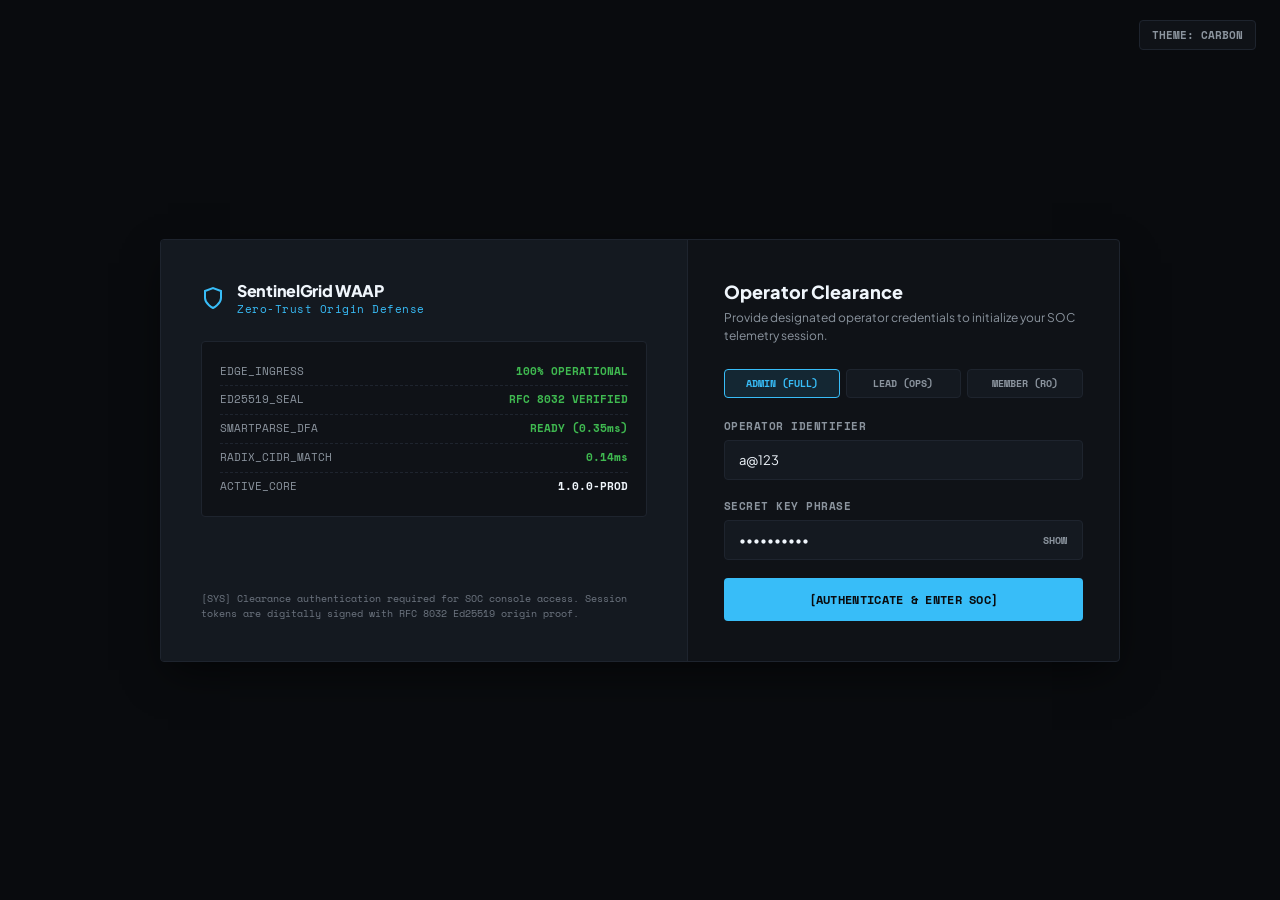
==== commit 0f6bff96: "feat(analytics): expand React 18 analytics console with radar scanner, animation suite, and hardened" ====
--- a/frontend/public/index.html
+++ b/frontend/public/index.html
@@ -12,6 +12,23 @@
 </head>
 <body>
 
+  <!-- Boot Sequence Intro Overlay (1,200ms Deliberate Boot) -->
+  <div id="logoAnimation" class="boot-splash-overlay" aria-hidden="true">
+    <div class="boot-splash-content">
+      <div class="boot-splash-brand-row">
+        <svg class="boot-splash-shield" width="44" height="44" viewBox="0 0 100 100">
+          <circle cx="50" cy="50" r="44" fill="none" stroke="rgba(56, 189, 248, 0.3)" stroke-width="2" stroke-dasharray="6,4" class="radar-outer-ring"/>
+          <polygon points="50,10 88,32 88,68 50,90 12,68 12,32" fill="#151E32" stroke="#38BDF8" stroke-width="2.5"/>
+          <polygon points="50,34 64,50 50,66 36,50" fill="#38BDF8" class="shield-crystal-core"/>
+        </svg>
+        <div class="boot-splash-brand-text">SentinelGrid</div>
+      </div>
+      <div class="boot-splash-tagline">
+        <span class="boot-splash-tagline-text">AUTONOMOUS IN-PROCESS WAAP &bull; ZERO-TRUST ORIGIN DEFENSE</span>
+      </div>
+    </div>
+  </div>
+
   <div class="app-layout" id="appLayout">
     <!-- Left Slide Collapsible Rollable Sidebar -->
     <aside class="app-sidebar" id="appSidebar">
@@ -47,6 +64,13 @@
           <span class="sidebar-label">Live Traffic</span>
           <span class="badge badge-online" style="margin-left: auto; font-size: 8px; padding: 1px 5px;">LIVE</span>
         </div>
+        <div class="sidebar-item nav-item" onclick="switchTab('analytics')" role="button" tabindex="0">
+          <span class="sidebar-icon">
+            <svg width="15" height="15" viewBox="0 0 24 24" fill="none" stroke="currentColor" stroke-width="2" stroke-linecap="round" stroke-linejoin="round"><path d="M3 3v18h18"/><path d="m19 9-5 5-4-4-3 3"/></svg>
+          </span>
+          <span class="sidebar-label">Modern Analytics</span>
+          <span class="badge" style="margin-left: auto; font-size: 8px; padding: 1px 5px; background: rgba(56, 189, 248, 0.15); color: var(--deep-indigo); border: 1px solid rgba(56, 189, 248, 0.3);">REACT 18</span>
+        </div>
         <div class="sidebar-item nav-item" onclick="switchTab('domains')" role="button" tabindex="0">
           <span class="sidebar-icon">
             <svg width="15" height="15" viewBox="0 0 24 24" fill="none" stroke="currentColor" stroke-width="2" stroke-linecap="round" stroke-linejoin="round"><circle cx="12" cy="12" r="10"/><line x1="2" y1="12" x2="22" y2="12"/><path d="M12 2a15.3 15.3 0 0 1 4 10 15.3 15.3 0 0 1-4 10 15.3 15.3 0 0 1-4-10 15.3 15.3 0 0 1 4-10z"/></svg>
@@ -126,19 +150,20 @@
           </div>
         </div>
 
-        <!-- Live Precision System Clock -->
-        <div id="topbar-system-clock" style="display: flex; align-items: center; gap: 8px; font-family: var(--font-mono); font-size: 11px; background: var(--sand-warm); padding: 5px 14px; border-radius: var(--radius-pill); border: 1px solid var(--stone-border);">
-          <span style="display: inline-block; width: 6px; height: 6px; border-radius: 50%; background: var(--sage-green); box-shadow: 0 0 6px var(--sage-green);"></span>
-          <span id="clock-date-str" style="color: var(--text-muted); font-weight: 600;">--</span>
-          <span style="color: var(--stone-border);">|</span>
-          <span id="clock-time-str" style="color: var(--text-charcoal); font-weight: 700; letter-spacing: 0.5px;">--:--:--</span>
-          <span id="clock-tz-badge" style="font-size: 9px; padding: 2px 8px; border-radius: var(--radius-pill); background: var(--card-white); border: 1px solid var(--stone-border); color: var(--deep-indigo); font-weight: 800;">IST</span>
-        </div>
-
-        <!-- Live Cloud Engine Status Pill -->
-        <div id="topbar-cloud-status" style="display: flex; align-items: center; gap: 6px; font-family: var(--font-mono); font-size: 11px; background: rgba(34, 197, 94, 0.08); border: 1px solid rgba(34, 197, 94, 0.25); padding: 5px 12px; border-radius: var(--radius-pill); color: var(--sage-green); font-weight: 700;">
-          <span style="display: inline-block; width: 6px; height: 6px; border-radius: 50%; background: #22c55e; box-shadow: 0 0 8px #22c55e;"></span>
-          <span id="cloud-status-text">CLOUD CORE: VERCEL EDGE &bull; ONLINE (&lt;1ms)</span>
+        <!-- Live Telemetry Strip (Two-Tier Command Ribbon on <= 1024px) -->
+        <div class="topbar-telemetry-strip" id="topbar-telemetry-strip">
+          <div id="topbar-system-clock" style="display: flex; align-items: center; gap: 8px; font-family: var(--font-mono); font-size: 11px; background: var(--sand-warm); padding: 5px 12px; border-radius: var(--radius-sm); border: 1px solid var(--stone-border);">
+            <span style="display: inline-block; width: 6px; height: 6px; border-radius: 50%; background: var(--sage-green); box-shadow: 0 0 6px var(--sage-green);"></span>
+            <span id="clock-date-str" style="color: var(--text-muted); font-weight: 600;">--</span>
+            <span style="color: var(--stone-border);">|</span>
+            <span id="clock-time-str" style="color: var(--text-charcoal); font-weight: 700; letter-spacing: 0.5px;">--:--:--</span>
+            <span id="clock-tz-badge" style="font-size: 9px; padding: 2px 6px; border-radius: 2px; background: var(--card-white); border: 1px solid var(--stone-border); color: var(--deep-indigo); font-weight: 800;">IST</span>
+          </div>
+
+          <div id="topbar-cloud-status" style="display: flex; align-items: center; gap: 6px; font-family: var(--font-mono); font-size: 11px; background: var(--sage-soft); border: 1px solid var(--sage-border); padding: 5px 10px; border-radius: var(--radius-sm); color: var(--sage-green); font-weight: 700;">
+            <span style="display: inline-block; width: 6px; height: 6px; border-radius: 50%; background: #22c55e; box-shadow: 0 0 8px #22c55e;"></span>
+            <span id="cloud-status-text">CLOUD CORE: VERCEL EDGE &bull; ONLINE (&lt;1ms)</span>
+          </div>
         </div>
 
         <!-- Controls & User Badge -->
@@ -220,7 +245,7 @@
             <svg width="13" height="13" viewBox="0 0 24 24" fill="none" stroke="currentColor" stroke-width="2"><path d="M12 22s8-4 8-10V5l-8-3-8 3v7c0 6 8 10 8 10z"/></svg>
             <span>ACTIVE SITE SCOPE:</span>
           </span>
-          <select id="scope-website-select" class="form-input" style="width: 280px; margin: 0; font-weight: 700; background: var(--sand-warm); cursor: pointer;" onchange="handleDomainScopeChange()">
+          <select id="scope-website-select" class="form-input" style="width: clamp(180px, 25vw, 320px); flex: 1 1 200px; max-width: 100%; margin: 0; font-weight: 700; background: var(--sand-warm); cursor: pointer;" onchange="handleDomainScopeChange()">
             <option value="ALL">All Protected Domains (Global Fleet View)</option>
           </select>
           <span id="scope-badge" class="badge badge-online">GLOBAL FLEET</span>
@@ -257,14 +282,19 @@
         </div>
       </div>
 
+      <div class="dashboard-ultrawide-container">
+        <div class="dashboard-ultrawide-left">
+          <!-- ===================================================================== -->
+          <!-- 3D ISOMETRIC SECURITY PIPELINE TOPOLOGY & INTERACTIVE PARTICLE ENGINE -->
       <!-- ===================================================================== -->
-      <!-- 3D ISOMETRIC SECURITY PIPELINE TOPOLOGY & INTERACTIVE PARTICLE ENGINE -->
       <!-- ===================================================================== -->
-      <div class="panel topology-card" id="topology3dCard" style="margin-bottom: 22px; padding: 20px 24px; position: relative; overflow: hidden; background: var(--card-white); border: 1px solid var(--stone-border); border-radius: var(--radius-xl); transform-style: preserve-3d; transition: transform 0.15s ease;">
-        <div style="display: flex; justify-content: space-between; align-items: center; margin-bottom: 12px; flex-wrap: wrap; gap: 10px;">
+      <!-- REAL-TIME IN-LINE INSPECTION VELOCITY (PASSED VS. BLOCKED LIVE GRAPH) -->
+      <!-- ===================================================================== -->
+      <div class="panel topology-card velocity-graph-card" id="topology3dCard" style="margin-bottom: 22px; padding: 20px 24px; position: relative; overflow: hidden; background: var(--card-white); border: 1px solid var(--stone-border); border-radius: var(--radius-xl);">
+        <div style="display: flex; justify-content: space-between; align-items: center; margin-bottom: 14px; flex-wrap: wrap; gap: 10px;">
           <div style="display: flex; align-items: center; gap: 10px; flex-wrap: wrap;">
             <span style="font-size: 12px; font-weight: 800; letter-spacing: 0.8px; color: var(--deep-indigo); text-transform: uppercase;">
-              Interactive In-Line Execution Pipeline (Live Traffic Topology)
+              Real-Time In-Line Inspection Velocity (Passed vs. Blocked)
             </span>
             <span class="badge badge-online">P99: 0.35ms (IN-PROCESS)</span>
             <!-- Live Flow Metrics -->
@@ -275,31 +305,39 @@
             </div>
           </div>
 
-          <!-- 3D Stream Controls -->
-          <div style="display: flex; align-items: center; gap: 10px; font-size: 11px; font-family: var(--font-mono);">
+          <!-- Live Graph Controls -->
+          <div style="display: flex; align-items: center; gap: 12px; font-size: 11px; font-family: var(--font-mono); flex-wrap: wrap;">
+            <div style="display: flex; align-items: center; gap: 10px; margin-right: 4px;">
+              <span style="display: inline-flex; align-items: center; gap: 4px; color: var(--sage-green); font-weight: 700;">
+                <span style="width: 8px; height: 8px; border-radius: 2px; background: #2EA043;"></span> Passed
+              </span>
+              <span style="display: inline-flex; align-items: center; gap: 4px; color: var(--terracotta); font-weight: 700;">
+                <span style="width: 8px; height: 8px; border-radius: 2px; background: #F85149;"></span> Blocked
+              </span>
+            </div>
             <label style="color: var(--text-muted); display: flex; align-items: center; gap: 4px;">
-              Flow:
-              <select id="canvas-speed-select" class="form-input" style="padding: 2px 6px; font-size: 11px; width: 75px; margin: 0; background: var(--sand-warm);" onchange="setParticleSpeed(this.value)">
-                <option value="1">1.0x</option>
-                <option value="2" selected>2.0x</option>
-                <option value="4">4.0x</option>
-                <option value="0.5">0.5x</option>
+              Window:
+              <select id="velocity-window-select" class="form-input" style="padding: 2px 6px; font-size: 11px; width: 68px; margin: 0; background: var(--sand-warm);" onchange="setVelocityWindow(this.value)">
+                <option value="60" selected>1m</option>
+                <option value="300">5m</option>
+                <option value="900">15m</option>
+                <option value="3600">1h</option>
               </select>
             </label>
-            <button class="btn btn-subtle" style="font-size: 10px; padding: 3px 8px; display: inline-flex; align-items: center; gap: 4px;" onclick="triggerSimulatedThreatWave()">
+            <button class="btn btn-subtle" style="font-size: 10px; padding: 4px 8px; display: inline-flex; align-items: center; gap: 4px;" onclick="triggerSimulatedThreatWave()" title="Inject 25 exploit packets into live stream">
               <svg width="11" height="11" viewBox="0 0 24 24" fill="none" stroke="currentColor" stroke-width="2"><polygon points="13 2 3 14 12 14 11 22 21 10 12 10 13 2"/></svg>
               <span>Simulate Threat Wave</span>
             </button>
-            <button class="btn btn-subtle" id="canvas-pause-btn" style="font-size: 10px; padding: 3px 8px; display: inline-flex; align-items: center; gap: 4px;" onclick="toggleParticleStream()">
+            <button class="btn btn-subtle" id="canvas-pause-btn" style="font-size: 10px; padding: 4px 8px; display: inline-flex; align-items: center; gap: 4px;" onclick="toggleVelocityStream()">
               <svg width="11" height="11" viewBox="0 0 24 24" fill="none" stroke="currentColor" stroke-width="2"><rect x="6" y="4" width="4" height="16"/><rect x="14" y="4" width="4" height="16"/></svg>
-              <span>Pause Pipeline</span>
+              <span id="canvas-pause-btn-text">Pause Stream</span>
             </button>
           </div>
         </div>
 
         <div style="position: relative; width: 100%; min-height: 220px;">
-          <canvas id="interactive-3d-pipeline-canvas" width="1100" height="220" style="width: 100%; height: 220px; display: block; border-radius: var(--radius-md); background: var(--sand-warm); cursor: crosshair;"></canvas>
-          <div id="canvas-node-hud" style="position: absolute; display: none; background: rgba(17, 23, 38, 0.95); border: 1px solid var(--deep-indigo); border-radius: var(--radius-md); padding: 8px 12px; color: #FFF; font-size: 11px; font-family: var(--font-mono); pointer-events: none; z-index: 50; box-shadow: var(--shadow-lg); backdrop-filter: var(--glass-blur);"></div>
+          <canvas id="interactive-3d-pipeline-canvas" width="1100" height="220" style="width: 100%; height: 220px; display: block; border-radius: var(--radius-md); background: var(--sand-warm); cursor: crosshair; will-change: transform; transform: translateZ(0);"></canvas>
+          <div id="canvas-node-hud" style="position: absolute; display: none; background: rgba(9, 11, 14, 0.96); border: 1px solid var(--stone-border); border-radius: var(--radius-sm); padding: 8px 12px; color: #FFF; font-size: 11px; font-family: var(--font-mono); pointer-events: none; z-index: 50; box-shadow: var(--shadow-lg);"></div>
         </div>
       </div>
 
@@ -360,7 +398,9 @@
         </div>
       </div>
 
-      <!-- Real-Time Security Events & Persistent Incident Container Table -->
+        </div>
+        <div class="dashboard-ultrawide-right">
+          <!-- Real-Time Security Events & Persistent Incident Container Table -->
       <div class="panel" style="margin-bottom: 28px; box-shadow: var(--shadow-md); border-radius: var(--radius-lg);">
         <div class="panel-header" style="padding: 18px 24px; flex-wrap: wrap; gap: 12px;">
           <div style="display: flex; align-items: center; gap: 12px; flex-wrap: wrap;">
@@ -398,15 +438,15 @@
             </select>
 
             <span style="font-size: 12px; font-weight: 700; color: var(--text-muted); margin-left: 6px;">Quick Search:</span>
-            <input type="text" id="event-search-query" class="form-input" style="min-width: 260px; flex: 1; max-width: 440px; margin: 0; padding: 7px 12px;" placeholder="Search IP, endpoint path, query, rule... (Hotkey: /)" oninput="applyEventFilter()">
-
-            <div style="margin-left: auto; display: flex; align-items: center; gap: 8px;">
+            <input type="text" id="event-search-query" class="form-input" style="max-width: 440px; margin: 0; padding: 7px 12px;" placeholder="Search IP, endpoint path, query, rule... (Hotkey: /)" oninput="applyEventFilter()">
+
+            <div class="filter-badge-wrap" style="margin-left: auto; display: flex; align-items: center; gap: 8px;">
               <span class="badge badge-allow" style="font-size: 10px;" title="Persistent storage in browser IndexedDB + cloud ledger. Live stream clears after 12h, blocked IPs kept permanently.">12h Live Window &bull; Blocked IPs Preserved</span>
             </div>
           </div>
         </div>
 
-        <div class="table-responsive" style="min-height: 520px; max-height: 720px; overflow-y: auto; position: relative;">
+        <div class="table-responsive" style="height: clamp(320px, calc(100dvh - 380px), 85dvh); min-height: 320px; max-height: 85dvh; overflow-y: auto; position: relative;">
           <table class="table-clean" style="width: 100%; border-collapse: separate; border-spacing: 0;">
             <thead style="position: sticky; top: 0; background: var(--card-white); z-index: 10; box-shadow: 0 1px 3px rgba(0,0,0,0.08);">
               <tr>
@@ -426,6 +466,8 @@
           </table>
         </div>
       </div>
+        </div>
+      </div>
     </section>
 
     <!-- ===================================================================== -->
@@ -467,7 +509,7 @@
       </div>
 
       <div class="panel" style="padding: 0; overflow: hidden; margin-bottom: 28px; box-shadow: var(--shadow-md); border-radius: var(--radius-lg);">
-        <div class="table-responsive" style="min-height: 560px; max-height: 82vh; overflow-y: auto; position: relative;">
+        <div class="table-responsive" style="height: clamp(320px, calc(100dvh - 280px), 88dvh); min-height: 320px; max-height: 88dvh; overflow-y: auto; position: relative;">
           <table class="table-clean" style="width: 100%; border-collapse: separate; border-spacing: 0;">
             <thead style="position: sticky; top: 0; background: var(--card-white); z-index: 10; box-shadow: 0 1px 3px rgba(0,0,0,0.08);">
               <tr>
@@ -484,7 +526,7 @@
             <tbody id="livetraffic-table-body">
               <tr>
                 <td colspan="8" style="text-align: center; color: var(--text-muted); padding: 48px;">
-                  <div style="font-size: 24px; margin-bottom: 8px;">⚡</div>
+                  <div style="margin-bottom: 8px;"><svg width="24" height="24" viewBox="0 0 24 24" fill="none" stroke="currentColor" stroke-width="2" style="color: var(--deep-indigo);"><polygon points="13 2 3 14 12 14 11 22 21 10 12 10 13 2"/></svg></div>
                   Connecting to SentinelGrid Server-Sent Events (SSE) telemetry pipeline...
                 </td>
               </tr>
@@ -492,6 +534,13 @@
           </table>
         </div>
       </div>
+    </section>
+
+    <!-- ===================================================================== -->
+    <!-- TAB: REAL-TIME THREAT & TRAFFIC ANALYTICS (REACT 18) -->
+    <!-- ===================================================================== -->
+    <section id="view-analytics" class="view-section">
+      <div id="react-analytics-root"></div>
     </section>
 
     <!-- ===================================================================== -->
@@ -803,7 +852,7 @@
             SentinelGrid inspects incoming requests in-line with a sub-millisecond latency budget (p99 &lt; 0.4ms). All verified requests receive an unforgeable <strong>RFC 8032 Ed25519 origin seal</strong>, guaranteeing upstream backends that traffic traversed security inspection.
           </p>
 
-          <div style="display: grid; grid-template-columns: repeat(auto-fit, minmax(460px, 1fr)); gap: 16px; margin-bottom: 24px;">
+          <div style="display: grid; grid-template-columns: repeat(auto-fit, minmax(min(100%, 340px), 1fr)); gap: 16px; margin-bottom: 24px;">
             <!-- Option A: Vercel / Next.js Edge -->
             <div style="background: var(--sand-warm); padding: 18px; border-radius: var(--radius-md); border: 1px solid var(--stone-border);">
               <div style="display: flex; justify-content: space-between; align-items: center; margin-bottom: 8px;">
@@ -1138,10 +1187,10 @@
   <!-- MODAL 4: OPERATOR KEYBOARD SHORTCUTS CHEAT SHEET -->
   <!-- ======================================================================= -->
   <div id="shortcuts-modal-backdrop" class="drawer-backdrop" onclick="closeShortcutsModal()"></div>
-  <div id="shortcuts-modal" class="modal-dialog" role="dialog" aria-modal="true" aria-labelledby="shortcuts-modal-title" style="display: none; position: fixed; top: 50%; left: 50%; transform: translate(-50%, -50%); width: 480px; background: var(--card-white); border: 1px solid var(--stone-border); border-radius: var(--radius-xl); box-shadow: var(--shadow-lg); z-index: 1002; padding: 24px;">
+  <div id="shortcuts-modal" class="modal-dialog" role="dialog" aria-modal="true" aria-labelledby="shortcuts-modal-title" style="display: none; position: fixed; top: 50%; left: 50%; transform: translate(-50%, -50%); background: var(--card-white); border: 1px solid var(--stone-border); border-radius: var(--radius-md); box-shadow: var(--shadow-lg); z-index: 1002; padding: 24px;">
     <div style="display: flex; justify-content: space-between; align-items: center; border-bottom: 1px solid var(--stone-border); padding-bottom: 12px; margin-bottom: 18px;">
       <h3 id="shortcuts-modal-title" style="font-size: 15px; font-weight: 800; color: var(--text-charcoal); display: flex; align-items: center; gap: 8px;">
-        <span>⌨️</span> Operator Keyboard Shortcuts
+        <svg width="16" height="16" viewBox="0 0 24 24" fill="none" stroke="currentColor" stroke-width="2"><rect x="2" y="4" width="20" height="16" rx="2"/><line x1="6" y1="8" x2="6.01" y2="8"/><line x1="10" y1="8" x2="10.01" y2="8"/><line x1="14" y1="8" x2="14.01" y2="8"/><line x1="18" y1="8" x2="18.01" y2="8"/><line x1="6" y1="12" x2="6.01" y2="12"/><line x1="10" y1="12" x2="10.01" y2="12"/><line x1="14" y1="12" x2="14.01" y2="12"/><line x1="18" y1="12" x2="18.01" y2="12"/><line x1="7" y1="16" x2="17" y2="16"/></svg> Operator Keyboard Shortcuts
       </h3>
       <button class="btn btn-subtle" style="padding: 3px 8px; font-size: 13px;" onclick="closeShortcutsModal()">✕</button>
     </div>
@@ -1151,8 +1200,12 @@
         <kbd>Space</kbd>
       </div>
       <div style="display: flex; justify-content: space-between; align-items: center; background: var(--sand-warm); padding: 10px 14px; border-radius: var(--radius-sm);">
-        <span style="color: var(--text-charcoal); font-weight: 600;">Switch Operations View (Tabs 1–9)</span>
-        <kbd>1 - 9</kbd>
+        <span style="color: var(--text-charcoal); font-weight: 600;">Switch Operations View (Tabs 1–9, 0 for Guide)</span>
+        <kbd>1 - 9, 0</kbd>
+      </div>
+      <div style="display: flex; justify-content: space-between; align-items: center; background: var(--sand-warm); padding: 10px 14px; border-radius: var(--radius-sm);">
+        <span style="color: var(--text-charcoal); font-weight: 600;">Simulate High-Velocity Threat Wave</span>
+        <kbd>T</kbd>
       </div>
       <div style="display: flex; justify-content: space-between; align-items: center; background: var(--sand-warm); padding: 10px 14px; border-radius: var(--radius-sm);">
         <span style="color: var(--text-charcoal); font-weight: 600;">Toggle Keyboard Shortcuts Cheat Sheet</span>
@@ -1192,6 +1245,15 @@
     </div>
   </div>
 
+  <!-- React 18 Production Runtime & UMD Fallback -->
+  <script src="vendor/react.production.min.js"></script>
+  <script>window.React || document.write('<script src="https://unpkg.com/react@18/umd/react.production.min.js"><\/script>')</script>
+  <script src="vendor/react-dom.production.min.js"></script>
+  <script>window.ReactDOM || document.write('<script src="https://unpkg.com/react-dom@18/umd/react-dom.production.min.js"><\/script>')</script>
+
+  <!-- SentinelGrid React 18 Analytics Hub -->
+  <script src="react-analytics.js"></script>
+
   <!-- Interactive Modular JavaScript Controller -->
   <script src="app.js"></script>
 </body>
--- a/frontend/public/style.css
+++ b/frontend/public/style.css
@@ -43,7 +43,6 @@
       --shadow-md: 0 4px 16px -2px rgba(0, 0, 0, 0.35), 0 2px 6px -1px rgba(0, 0, 0, 0.2);
       --shadow-lg: 0 16px 40px -6px rgba(0, 0, 0, 0.5), 0 6px 16px -2px rgba(0, 0, 0, 0.3);
       --inner-rim: inset 0 1px 0 0 rgba(255, 255, 255, 0.08);
-      --glass-blur: blur(16px) saturate(180%);
     }
 
     :root[data-theme="light"] {
@@ -78,7 +77,6 @@
       --shadow-md: 0 4px 16px -2px rgba(45, 36, 26, 0.08), 0 2px 6px -1px rgba(45, 36, 26, 0.04);
       --shadow-lg: 0 16px 40px -6px rgba(45, 36, 26, 0.12), 0 6px 16px -2px rgba(45, 36, 26, 0.06);
       --inner-rim: inset 0 1px 0 0 rgba(255, 255, 255, 0.85);
-      --glass-blur: blur(16px) saturate(160%);
     }
 
     [data-theme="light"] .forensic-code-block {
@@ -123,10 +121,17 @@
 
     /* Animated 3D Sentinel Shield Emblem */
     .sg-animated-logo {
+      animation: logoBootIntro 1.2s cubic-bezier(0.16, 1, 0.3, 1);
       transition: transform 0.3s cubic-bezier(0.34, 1.56, 0.64, 1);
     }
     .sg-animated-logo:hover {
       transform: scale(1.08) rotate(3deg);
+    }
+    @keyframes logoBootIntro {
+      0% { opacity: 0; transform: scale(0.88); }
+      33% { opacity: 1; transform: scale(1.04); }
+      83% { transform: scale(1.0); }
+      100% { opacity: 1; transform: scale(1.0); }
     }
     .radar-outer-ring {
       animation: radarRotate 12s linear infinite;
@@ -169,27 +174,43 @@
       width: 100%;
     }
 
-    /* Left Slide Sidebar */
+    /* Base Sidebar: Smooth 280ms Deceleration */
     .app-sidebar {
+      position: fixed;
+      left: 0;
+      top: 0;
+      bottom: 0;
       width: 250px;
-      min-width: 250px;
       background: var(--card-white);
       border-right: 1px solid var(--stone-border);
       display: flex;
       flex-direction: column;
-      position: sticky;
-      top: 0;
-      height: 100vh;
-      z-index: 200;
-      transition: width 0.28s cubic-bezier(0.16, 1, 0.3, 1), min-width 0.28s cubic-bezier(0.16, 1, 0.3, 1);
+      z-index: 300;
       overflow-y: auto;
       overflow-x: hidden;
-    }
-
+      will-change: width, transform;
+      transform: translateZ(0);
+      transition: width 0.28s cubic-bezier(0.16, 1, 0.3, 1), min-width 0.28s cubic-bezier(0.16, 1, 0.3, 1), transform 0.28s cubic-bezier(0.16, 1, 0.3, 1);
+    }
+
+    /* Collapsed Desktop Icon Rail (72px) */
     .app-sidebar.collapsed {
-      width: 72px;
-      min-width: 72px;
-    }
+      width: 72px !important;
+      min-width: 72px !important;
+    }
+
+    /* Dynamic Content Offset with Matching 280ms Curve */
+    @media (min-width: 901px) {
+      .content-wrapper {
+        margin-left: 250px;
+        transition: margin-left 0.28s cubic-bezier(0.16, 1, 0.3, 1);
+      }
+      .app-sidebar.collapsed ~ .content-wrapper {
+        margin-left: 72px;
+      }
+    }
+
+
 
     .sidebar-header {
       padding: 16px 14px;
@@ -213,12 +234,42 @@
       font-weight: 800;
       letter-spacing: -0.3px;
       color: var(--text-charcoal);
-      transition: opacity 0.2s;
-    }
-
-    .app-sidebar.collapsed .sidebar-brand-text {
-      display: none;
-    }
+      animation: brandTextReveal 1.2s cubic-bezier(0.16, 1, 0.3, 1);
+    }
+    @keyframes brandTextReveal {
+      0%, 33% { opacity: 0; transform: translateX(-4px); }
+      60% { opacity: 0.6; }
+      100% { opacity: 1; transform: translateX(0); }
+    }
+
+    /* Smooth Decelerated Text Label Rolling */
+    .sidebar-brand-text,
+    .sidebar-section-title,
+    .sidebar-label,
+    .sidebar-user-meta {
+      opacity: 1;
+      max-width: 180px;
+      overflow: hidden;
+      white-space: nowrap;
+      transition: opacity 0.18s ease, max-width 0.28s cubic-bezier(0.16, 1, 0.3, 1);
+    }
+
+    .app-sidebar.collapsed .sidebar-brand-text,
+    .app-sidebar.collapsed .sidebar-section-title,
+    .app-sidebar.collapsed .sidebar-label,
+    .app-sidebar.collapsed .sidebar-user-meta {
+      opacity: 0;
+      max-width: 0;
+      pointer-events: none;
+      overflow: hidden;
+    }
+
+    .app-sidebar.collapsed .sidebar-item { padding: 9px 0; justify-content: center; gap: 0; }
+    .app-sidebar.collapsed .sidebar-header { padding: 16px 8px; justify-content: center; }
+    .app-sidebar.collapsed .sidebar-brand { justify-content: center; gap: 0; }
+    .app-sidebar.collapsed .sidebar-footer { padding: 12px 8px; justify-content: center; }
+    .app-sidebar.collapsed .sidebar-user { justify-content: center; }
+    .app-sidebar.collapsed .sidebar-icon { margin: 0; }
 
     .sidebar-toggle-btn {
       background: var(--sand-warm);
@@ -260,9 +311,7 @@
       transition: opacity 0.2s;
     }
 
-    .app-sidebar.collapsed .sidebar-section-title {
-      display: none;
-    }
+
 
     .sidebar-item {
       display: flex;
@@ -315,9 +364,7 @@
       transition: opacity 0.2s;
     }
 
-    .app-sidebar.collapsed .sidebar-label {
-      display: none;
-    }
+
 
     .sidebar-footer {
       padding: 12px 14px;
@@ -340,9 +387,7 @@
       transition: opacity 0.2s;
     }
 
-    .app-sidebar.collapsed .sidebar-user-meta {
-      display: none;
-    }
+
 
     .sidebar-user-name {
       font-size: 12px;
@@ -397,17 +442,21 @@
       background: var(--terracotta-soft);
     }
 
-    /* Mobile Off-Canvas Drawer & Backdrop */
+    /* Mobile Off-Canvas Drawer Backdrop */
     .sidebar-backdrop {
-      display: none;
       position: fixed;
       inset: 0;
-      background: rgba(0, 0, 0, 0.6);
-      backdrop-filter: blur(4px);
+      background: rgba(7, 9, 14, 0.72);
       z-index: 290;
+      opacity: 0;
+      visibility: hidden;
+      pointer-events: none;
+      transition: opacity 0.25s ease, visibility 0.25s ease;
     }
     .sidebar-backdrop.active {
-      display: block;
+      opacity: 1;
+      visibility: visible;
+      pointer-events: auto;
     }
 
     /* Global Viewport & Base Protection */
@@ -502,7 +551,24 @@
       max-height: 90dvh !important;
       overflow-y: auto !important;
       -webkit-overflow-scrolling: touch !important;
-    }
+      animation: modalEnter 0.32s cubic-bezier(0.16, 1, 0.3, 1) both;
+    }
+    @keyframes modalEnter {
+      from {
+        opacity: 0;
+        transform: translate(-50%, calc(-50% + 12px)) scale(0.985);
+      }
+      to {
+        opacity: 1;
+        transform: translate(-50%, -50%) scale(1);
+      }
+    }
+    .modal-dialog > *:not(:first-child) {
+      animation: cascadeBlockIn 240ms cubic-bezier(0.16, 1, 0.3, 1) both;
+    }
+    .modal-dialog > *:nth-child(2) { animation-delay: 40ms; }
+    .modal-dialog > *:nth-child(3) { animation-delay: 80ms; }
+    .modal-dialog > *:nth-child(4) { animation-delay: 120ms; }
 
     /* Topbar Layout & Compact Mode */
     .topbar-left {
@@ -532,246 +598,227 @@
       flex-shrink: 0;
     }
 
-    /* Tablet & Small Desktop (<= 1024px) */
+    /* =========================================================================
+       NON-DESTRUCTIVE RESPONSIVE ARCHITECTURE (FLUID & CONTAINER-DRIVEN)
+       Zero Destructive Hiding • 100% Metric & Action Retention
+       ========================================================================= */
+
+    /* Two-Tier Command Ribbon (<= 1024px) */
     @media (max-width: 1024px) {
+      .app-topbar {
+        min-height: auto;
+        padding: 8px 14px;
+        flex-direction: column;
+        align-items: stretch;
+        gap: 8px;
+      }
+
+      .topbar-telemetry-strip {
+        order: 3;
+        width: 100%;
+        display: flex;
+        align-items: center;
+        justify-content: space-between;
+        border-top: 1px solid var(--stone-border);
+        padding-top: 6px;
+        gap: 8px;
+        overflow-x: auto;
+        -webkit-overflow-scrolling: touch;
+        scrollbar-width: none;
+      }
+      .topbar-telemetry-strip::-webkit-scrollbar {
+        display: none;
+      }
+
+      #topbar-system-clock,
+      #topbar-cloud-status {
+        display: inline-flex !important;
+        padding: 3px 8px !important;
+        font-size: 10px !important;
+        border-radius: var(--radius-sm) !important;
+        flex-shrink: 0;
+      }
+
+      .topbar-actions {
+        order: 2;
+        width: 100%;
+        display: flex;
+        align-items: center;
+        gap: 6px;
+        overflow-x: auto;
+        -webkit-overflow-scrolling: touch;
+        scrollbar-width: none;
+        padding: 2px 0;
+        white-space: nowrap;
+      }
+
+      .topbar-btn-compact {
+        padding: 5px 8px !important;
+        font-size: 11px !important;
+        min-width: 32px;
+        height: 32px;
+        display: inline-flex;
+        align-items: center;
+        justify-content: center;
+        flex-shrink: 0;
+      }
+
+      .btn-text-label {
+        display: inline !important;
+        font-size: 10px;
+      }
+      .topbar-btn-secondary {
+        display: inline-flex !important;
+      }
+    }
+
+
+
+    /* Container Queries on .main-workspace */
+    @container main-workspace (max-width: 1100px) {
       .metric-grid {
         grid-template-columns: repeat(2, 1fr) !important;
       }
-      .app-main {
-        padding: 20px 18px;
-      }
-    }
-
-    /* Mobile Landscape & Tablet Portrait (<= 900px) */
-    @media (max-width: 900px) {
-      .btn-text-label {
-        display: none !important;
-      }
-      .topbar-btn-secondary {
-        display: none !important;
-      }
-      .topbar-btn-compact {
-        padding: 6px 8px !important;
-        font-size: 14px !important;
-        min-width: 36px;
-        height: 36px;
-        display: inline-flex;
-        align-items: center;
-        justify-content: center;
-      }
-      .app-topbar {
-        height: 54px;
-        padding: 0 12px;
-      }
-      .app-sidebar {
-        position: fixed;
-        left: 0;
-        top: 0;
-        bottom: 0;
-        transform: translateX(-100%);
-        box-shadow: var(--shadow-lg);
-        z-index: 300;
-      }
-      .app-sidebar.mobile-open {
-        transform: translateX(0);
+    }
+    @container main-workspace (max-width: 600px) {
+      .metric-grid {
+        grid-template-columns: 1fr !important;
       }
       .chart-overview-grid {
-        grid-template-columns: 1fr !important;
-      }
-      .integration-grid {
-        grid-template-columns: 1fr !important;
-      }
-      .sandbox-workbench-grid {
-        grid-template-columns: 1fr !important;
-      }
-    }
-
-    /* Tablet Screen Range (769px - 1024px) */
-    @media (min-width: 769px) and (max-width: 1024px) {
-      .drawer-panel {
-        width: 480px !important;
-      }
-      .chart-overview-grid {
-        grid-template-columns: 1fr !important;
-      }
-    }
-
-    /* Mobile Phablet & Phone (<= 768px) */
-    @media (max-width: 768px) {
-      .scope-bar-group,
-      .scope-bar-controls {
-        flex-wrap: wrap !important;
-        width: 100% !important;
-      }
-      #scope-website-select {
-        width: 100% !important;
-        max-width: 100% !important;
-      }
-      #auto-refresh-rate {
-        flex: 1 1 auto;
-        width: auto !important;
-      }
-      .app-topbar {
-        padding: 0 10px;
-        gap: 6px;
-      }
-      #topbar-system-clock {
-        display: none !important;
-      }
-      .drawer-panel {
-        width: 100vw !important;
-        max-width: 100vw !important;
-        border-radius: 0 !important;
-      }
-      .app-main {
-        padding: 14px 10px;
-      }
-      .panel-header {
-        flex-direction: column;
-        align-items: flex-start;
-        gap: 8px;
-      }
-      .filter-bar {
-        flex-direction: column;
-        align-items: stretch;
-      }
-      .filter-bar select,
-      .filter-bar input {
-        width: 100% !important;
-        max-width: 100% !important;
-      }
-      .modal-dialog {
-        width: 95vw !important;
-        max-width: 95vw !important;
-        max-height: 88dvh !important;
-        padding: 18px 14px !important;
-        border-radius: var(--radius-lg) !important;
-      }
-      .responsive-filter-grid {
-        grid-template-columns: 1fr !important;
-        gap: 10px !important;
-      }
-      .modal-stats-kpi-grid {
-        grid-template-columns: repeat(2, 1fr) !important;
-      }
-      .modal-stats-charts-grid {
-        grid-template-columns: 1fr !important;
-      }
-    }
-
-    /* Small Phone (<= 480px) */
-    @media (max-width: 480px) {
-      .metric-grid {
         grid-template-columns: 1fr !important;
       }
       .domain-cards-grid {
         grid-template-columns: 1fr !important;
       }
-      #notificationPopover {
-        position: fixed !important;
-        left: 12px !important;
-        right: 12px !important;
-        width: auto !important;
-        top: 60px !important;
+    }
+
+    /* Ultrawide 21:9 & Multi-Monitor Split-Deck Layout */
+    @media (min-aspect-ratio: 21/9) and (min-width: 1800px) {
+      .dashboard-ultrawide-container {
+        display: grid !important;
+        grid-template-columns: 46% 54% !important;
+        gap: 20px !important;
+        align-items: start !important;
       }
-      .btn {
-        min-height: 40px;
+      .dashboard-ultrawide-left {
+        display: flex;
+        flex-direction: column;
+        gap: 16px;
       }
-      .topbar-breadcrumb span:first-child,
-      .topbar-breadcrumb span:nth-child(2) {
-        display: none !important;
+      .dashboard-ultrawide-right {
+        position: sticky;
+        top: 60px;
+        height: calc(100dvh - 80px);
+        display: flex;
+        flex-direction: column;
       }
-      #sound-toggle-btn {
-        display: none !important;
+      .dashboard-ultrawide-right .panel {
+        height: 100%;
+        display: flex;
+        flex-direction: column;
+        margin-bottom: 0 !important;
       }
-      .modal-stats-kpi-grid {
-        grid-template-columns: 1fr !important;
+      .dashboard-ultrawide-right .table-responsive {
+        flex: 1 !important;
+        height: auto !important;
+        max-height: none !important;
+        min-height: 0 !important;
       }
     }
 
-    /* Ultra-Wide Wallboard Screens (>= 1600px) */
-    @media (min-width: 1600px) {
-      .content-wrapper {
-        max-width: 1840px;
-        margin: 0 auto;
-        width: 100%;
-      }
-      .metric-grid {
-        grid-template-columns: repeat(4, 1fr) !important;
-        gap: 20px;
-      }
-    }
-
-    /* Contextual Telemetry HUD (Cursor Hold Inspector) */
-    .contextual-hud {
-      position: fixed;
-      z-index: 10000;
-      display: none;
-      width: 320px;
+    /* High-Density Lossless Sticky Column Anchoring */
+    .table-responsive {
+      position: relative;
+      overflow-x: auto;
+      -webkit-overflow-scrolling: touch;
+      contain: layout style paint;
+      scrollbar-width: thin;
+    }
+    .table-clean th:first-child,
+    .table-clean td:first-child {
+      position: sticky;
+      left: 0;
+      z-index: 5;
       background: var(--card-white);
-      border: 1px solid var(--deep-indigo);
-      border-radius: 4px;
-      box-shadow: var(--shadow-lg), 0 0 16px rgba(56, 189, 248, 0.2);
-      backdrop-filter: var(--glass-blur);
-      padding: 14px 16px;
-      font-family: var(--font-ui);
-      pointer-events: none;
-      animation: hudFadeIn 0.2s cubic-bezier(0.16, 1, 0.3, 1);
-    }
-    @keyframes hudFadeIn {
-      from { opacity: 0; transform: translateY(6px) scale(0.96); }
-      to { opacity: 1; transform: translateY(0) scale(1); }
-    }
-    .hud-header {
-      display: flex;
-      align-items: center;
-      gap: 8px;
-      margin-bottom: 8px;
-      border-bottom: 1px solid var(--stone-border-light);
-      padding-bottom: 6px;
-    }
-    .hud-title {
-      font-size: 11px;
-      font-family: var(--font-mono);
-      font-weight: 800;
-      color: var(--deep-indigo);
-      text-transform: uppercase;
-    }
-    .hud-body {
-      font-size: 11px;
-      color: var(--text-charcoal);
-      line-height: 1.5;
-    }
-    .hud-stat-row {
-      display: flex;
-      justify-content: space-between;
-      padding: 2px 0;
-      font-family: var(--font-mono);
-      font-size: 10px;
-    }
-
-    /* Content Wrapper & Topbar */
+      box-shadow: 2px 0 4px rgba(0, 0, 0, 0.08);
+    }
+    .table-clean thead th:first-child {
+      z-index: 20;
+      background: var(--sand-warm) !important;
+    }
+    .table-clean th:last-child,
+    .table-clean td:last-child {
+      position: sticky;
+      right: 0;
+      z-index: 5;
+      background: var(--card-white);
+      box-shadow: -2px 0 4px rgba(0, 0, 0, 0.08);
+      text-align: right;
+    }
+    .table-clean thead th:last-child {
+      z-index: 20;
+      background: var(--sand-warm) !important;
+    }
+
+    /* Hardware Composite GPU Layer Promotion */
+    .app-topbar,
+    .drawer-panel,
+    .shortcuts-floating-pill,
+    .threat-toast-alert,
+    .table-clean thead th {
+      will-change: transform, opacity;
+      transform: translateZ(0);
+      backface-visibility: hidden;
+    }
+
+    /* CSS Containment for Jank-Free Independent Rendering */
+    .table-responsive,
+    .drawer-panel,
+    .topology-card,
+    #notificationPopover {
+      contain: layout style paint;
+    }
+
+    /* Content Wrapper with Container Query Context */
     .content-wrapper {
       flex: 1;
       min-width: 0;
       display: flex;
       flex-direction: column;
+      container-type: inline-size;
+      container-name: main-workspace;
     }
 
     .app-topbar {
       background: var(--card-white);
       border-bottom: 1px solid var(--stone-border);
-      padding: 0 24px;
-      height: 60px;
+      padding: 8px 12px;
+      height: auto;
+      min-height: 52px;
       display: flex;
       align-items: center;
       justify-content: space-between;
+      flex-wrap: wrap;
       position: sticky;
       top: 0;
       z-index: 100;
       box-shadow: var(--shadow-sm);
-      backdrop-filter: var(--glass-blur);
-      -webkit-backdrop-filter: var(--glass-blur);
+      will-change: transform;
+      transform: translateZ(0);
+    }
+
+    .topbar-actions {
+      display: flex;
+      align-items: center;
+      gap: 6px;
+      overflow-x: auto;
+      max-width: 100%;
+      -webkit-overflow-scrolling: touch;
+      scrollbar-width: none;
+      padding: 4px 0;
+    }
+    .topbar-actions::-webkit-scrollbar {
+      display: none;
     }
 
     .user-profile-badge {
@@ -796,21 +843,22 @@
 
     /* App Container & Views */
     .app-main {
-      padding: 24px 28px;
-      max-width: 1560px;
+      padding: clamp(12px, 2vw, 32px);
+      width: 100%;
+      max-width: none;
       margin: 0 auto;
-      width: 100%;
       flex: 1;
-    }
-
+      box-sizing: border-box;
+    }
+
+    /* Deliberate 280ms View Transition with 8px Lift */
     .view-section { display: none; }
     .view-section.active {
       display: block;
-      animation: fadeIn 0.18s cubic-bezier(0.16, 1, 0.3, 1);
-    }
-
-    @keyframes fadeIn {
-      from { opacity: 0; transform: translateY(4px); }
+      animation: viewEnterTransition 0.28s cubic-bezier(0.16, 1, 0.3, 1);
+    }
+    @keyframes viewEnterTransition {
+      from { opacity: 0; transform: translateY(8px); }
       to { opacity: 1; transform: translateY(0); }
     }
 
@@ -935,7 +983,7 @@
     }
     .table-clean th {
       text-align: left;
-      padding: 12px 18px;
+      padding: clamp(6px, 0.8vh, 12px) clamp(8px, 1vw, 16px);
       background: var(--sand-warm);
       color: var(--text-muted);
       font-size: 11px;
@@ -945,7 +993,7 @@
       border-bottom: 1px solid var(--stone-border);
     }
     .table-clean td {
-      padding: 12px 18px;
+      padding: clamp(6px, 0.8vh, 12px) clamp(8px, 1vw, 16px);
       border-bottom: 1px solid var(--stone-border-light);
       vertical-align: middle;
       color: var(--text-charcoal);
@@ -959,7 +1007,7 @@
     /* Metric KPI Grid */
     .metric-grid {
       display: grid;
-      grid-template-columns: repeat(4, 1fr);
+      grid-template-columns: repeat(auto-fit, minmax(min(100%, 220px), 1fr));
       gap: 16px;
       margin-bottom: 22px;
     }
@@ -992,7 +1040,7 @@
       justify-content: space-between;
     }
     .metric-val {
-      font-size: 26px;
+      font-size: clamp(18px, 1.8vw + 10px, 28px);
       font-weight: 800;
       font-family: var(--font-mono);
       font-variant-numeric: tabular-nums;
@@ -1019,13 +1067,35 @@
     .badge-challenge { background: var(--ochre-soft); color: var(--warm-ochre); border-color: var(--ochre-border); }
     .badge-ratelimit { background: rgba(245, 158, 11, 0.15); color: #F59E0B; border-color: rgba(245, 158, 11, 0.3); }
     .badge-shadow { background: rgba(236, 72, 153, 0.15); color: #EC4899; border-color: rgba(236, 72, 153, 0.3); }
-    .badge-online { background: var(--sage-soft); color: var(--sage-green); border-color: var(--sage-border); }
+    .badge-online {
+      background: var(--sage-soft);
+      color: var(--sage-green);
+      border-color: var(--sage-border);
+      position: relative;
+      display: inline-flex;
+      align-items: center;
+      gap: 6px;
+    }
+    .badge-online::before {
+      content: '';
+      display: inline-block;
+      width: 7px;
+      height: 7px;
+      border: 1px solid var(--sage-green);
+      background: var(--sage-green);
+      border-radius: 1px;
+      animation: dualSquarePulse 1s steps(2, start) infinite;
+    }
+    @keyframes dualSquarePulse {
+      0%, 100% { opacity: 1; transform: scale(1); }
+      50% { opacity: 0.3; transform: scale(0.85); }
+    }
     .badge-offline { background: var(--terracotta-soft); color: var(--terracotta); border-color: var(--terracotta-border); }
 
     /* Domain Cards Grid */
     .domain-cards-grid {
       display: grid;
-      grid-template-columns: repeat(auto-fill, minmax(min(100%, 300px), 1fr));
+      grid-template-columns: repeat(auto-fill, minmax(min(100%, 280px), 1fr));
       gap: 18px;
       margin-bottom: 22px;
     }
@@ -1059,6 +1129,24 @@
       background: var(--sand-warm);
       color: var(--deep-indigo);
       border: 1px solid var(--stone-border);
+    }
+
+    /* High-Precision Active Press States */
+    .btn, .form-input, select.form-input {
+      transition: transform 160ms cubic-bezier(0.16, 1, 0.3, 1), border-color 160ms ease, background-color 160ms ease;
+    }
+    .btn:active, .form-input:active, select.form-input:active {
+      transform: scale(0.98) !important;
+    }
+
+    /* Crisp 2px Hardware Focus Outline */
+    .form-input:focus,
+    .btn:focus-visible,
+    select.form-input:focus {
+      outline: 2px solid var(--accent-cyan) !important;
+      outline-offset: 2px !important;
+      box-shadow: none !important;
+      border-color: var(--accent-cyan) !important;
     }
 
     /* Forms & Inputs */
@@ -1073,11 +1161,6 @@
       font-size: 13px;
       margin: 6px 0 14px;
       outline: none;
-      transition: all 0.18s cubic-bezier(0.16, 1, 0.3, 1);
-    }
-    .form-input:focus {
-      border-color: var(--deep-indigo);
-      box-shadow: 0 0 0 3px var(--indigo-soft);
     }
 
     .filter-bar {
@@ -1096,27 +1179,52 @@
       backdrop-filter: blur(8px);
       -webkit-backdrop-filter: blur(8px);
       z-index: 1000;
-      display: none;
-    }
-    .drawer-backdrop.active { display: block; }
-
+      opacity: 0;
+      visibility: hidden;
+      pointer-events: none;
+      transition: opacity 0.32s cubic-bezier(0.16, 1, 0.3, 1), visibility 0.32s cubic-bezier(0.16, 1, 0.3, 1);
+    }
+    .drawer-backdrop.active {
+      display: block;
+      opacity: 1;
+      visibility: visible;
+      pointer-events: auto;
+    }
+
+    /* Forensics Side Drawer: 320ms Smooth Slide */
     .drawer-panel {
       position: fixed;
       top: 0; right: 0; bottom: 0;
-      width: 640px;
-      max-width: 95vw;
+      width: clamp(280px, 42vw, 680px);
+      max-width: 100vw;
+      box-sizing: border-box;
       background: var(--card-white);
       border-left: 1px solid var(--stone-border);
-      border-radius: var(--radius-2xl) 0 0 var(--radius-2xl);
       box-shadow: var(--shadow-lg);
       z-index: 1001;
       display: flex;
       flex-direction: column;
       transform: translateX(100%);
-      transition: transform 0.24s cubic-bezier(0.16, 1, 0.3, 1);
+      transition: transform 0.32s cubic-bezier(0.16, 1, 0.3, 1) !important;
       overflow: hidden;
     }
     .drawer-panel.open { transform: translateX(0); }
+
+    /* Internal Content Stagger: 40ms intervals */
+    .drawer-panel.open .drawer-body > * {
+      animation: cascadeBlockIn 240ms cubic-bezier(0.16, 1, 0.3, 1) both;
+    }
+    .drawer-panel.open .drawer-body > *:nth-child(1) { animation-delay: 40ms; }
+    .drawer-panel.open .drawer-body > *:nth-child(2) { animation-delay: 80ms; }
+    .drawer-panel.open .drawer-body > *:nth-child(3) { animation-delay: 120ms; }
+    .drawer-panel.open .drawer-body > *:nth-child(4) { animation-delay: 160ms; }
+    .drawer-panel.open .drawer-body > *:nth-child(5) { animation-delay: 200ms; }
+    .drawer-panel.open .drawer-body > *:nth-child(6) { animation-delay: 240ms; }
+
+    @keyframes cascadeBlockIn {
+      from { opacity: 0; transform: translateY(8px); }
+      to { opacity: 1; transform: translateY(0); }
+    }
 
     .drawer-header {
       padding: 18px 24px;
@@ -1168,8 +1276,6 @@
       padding: 14px 20px;
       border-radius: var(--radius-md);
       box-shadow: var(--shadow-lg);
-      backdrop-filter: var(--glass-blur);
-      -webkit-backdrop-filter: var(--glass-blur);
       display: flex;
       align-items: center;
       gap: 12px;
@@ -1196,7 +1302,6 @@
       box-shadow: var(--shadow-md);
       display: none;
       font-family: var(--font-mono);
-      backdrop-filter: var(--glass-blur);
     }
 
     /* Modern Rounded Keyboard Shortcut Badge */
@@ -1213,24 +1318,9 @@
       display: inline-block;
     }
 
-    /* Universal Choreographed Animation Flow System */
-    @keyframes viewEnterTransition {
-      0% {
-        opacity: 0;
-        transform: translateY(10px) scale(0.995);
-        filter: blur(2px);
-      }
-      100% {
-        opacity: 1;
-        transform: translateY(0) scale(1);
-        filter: blur(0);
-      }
-    }
-
-    .view-section.active {
-      display: block;
-      animation: viewEnterTransition 0.28s cubic-bezier(0.16, 1, 0.3, 1) forwards;
-    }
+
+
+
 
     /* Staggered Card & Panel Cascades */
     .panel {
@@ -1259,34 +1349,8 @@
     /* =========================================================================
        AUTHENTIC FULL-BLEED WIDE VIEW CONSOLE FOR LIVE TRAFFIC
        ========================================================================= */
-    body.livetraffic-wide-mode .app-sidebar {
-      width: 68px !important;
-      min-width: 68px !important;
-      padding: 14px 6px !important;
-    }
-    body.livetraffic-wide-mode .sidebar-brand-text,
-    body.livetraffic-wide-mode .sidebar-label,
-    body.livetraffic-wide-mode .sidebar-section-title,
-    body.livetraffic-wide-mode .sidebar-user-meta,
-    body.livetraffic-wide-mode .sidebar-item .badge {
-      display: none !important;
-    }
-    body.livetraffic-wide-mode .sidebar-item {
-      justify-content: center !important;
-      padding: 10px 0 !important;
-      margin: 2px 4px !important;
-    }
-    body.livetraffic-wide-mode .sidebar-icon {
-      width: 20px;
-      height: 20px;
-      display: flex;
-      align-items: center;
-      justify-content: center;
-      margin: 0 !important;
-    }
     body.livetraffic-wide-mode .app-main {
       max-width: 100% !important;
-      width: calc(100vw - 68px) !important;
       padding: 14px 20px !important;
     }
     body.livetraffic-wide-mode #view-livetraffic {
@@ -1308,9 +1372,10 @@
 
 /* Hardware-Precision Anti-Slop Motion Tokens */
 :root {
-  --motion-snap: 100ms cubic-bezier(0.16, 1, 0.3, 1);
-  --motion-swift: 140ms cubic-bezier(0.16, 1, 0.3, 1);
-  --motion-structural: 180ms cubic-bezier(0.16, 1, 0.3, 1);
+  --motion-snap: 160ms cubic-bezier(0.16, 1, 0.3, 1);
+  --motion-swift: 200ms cubic-bezier(0.16, 1, 0.3, 1);
+  --motion-structural: 280ms cubic-bezier(0.16, 1, 0.3, 1);
+  --motion-drawer: 320ms cubic-bezier(0.16, 1, 0.3, 1);
 }
 
 /* Hairline Grid for KPIs */
@@ -1372,3 +1437,1503 @@
 .reticle-locked {
   animation: reticleLockFlash 250ms ease-out;
 }
+
+/* =========================================================================
+   LOGO APPEARANCE BOOT SEQUENCE (#logoAnimation)
+   Total Timeline: 1,200ms with cubic-bezier(0.16, 1, 0.3, 1)
+   Phase 1: 0ms–400ms (0%–33.3%)   -> Primary brand letters & emblem fade in crisp large scale
+   Phase 2: 400ms–1,000ms (33.3%–83.3%) -> Monospace tagline reveals via clipping mask
+   Phase 3: 1,000ms–1,200ms (83.3%–100%) -> Container lifts 8px & fades out to reveal dashboard
+   ========================================================================= */
+.boot-splash-overlay {
+  position: fixed;
+  inset: 0;
+  background: var(--canvas-bg);
+  z-index: 99999;
+  display: flex;
+  align-items: center;
+  justify-content: center;
+  pointer-events: none;
+  animation: bootContainerSequence 1.2s cubic-bezier(0.16, 1, 0.3, 1) forwards;
+}
+
+.boot-splash-content {
+  display: flex;
+  flex-direction: column;
+  align-items: center;
+  gap: 12px;
+}
+
+.boot-splash-brand-row {
+  display: flex;
+  align-items: center;
+  gap: 14px;
+  animation: bootBrandPhase 1.2s cubic-bezier(0.16, 1, 0.3, 1) forwards;
+}
+
+.boot-splash-brand-text {
+  font-family: var(--font-ui);
+  font-size: 28px;
+  font-weight: 800;
+  letter-spacing: -0.6px;
+  color: var(--text-charcoal);
+}
+
+.boot-splash-tagline {
+  overflow: hidden;
+}
+
+.boot-splash-tagline-text {
+  display: inline-block;
+  font-family: var(--font-mono);
+  font-size: 11px;
+  font-weight: 700;
+  letter-spacing: 1px;
+  color: var(--deep-indigo);
+  animation: bootTaglinePhase 1.2s cubic-bezier(0.16, 1, 0.3, 1) forwards;
+}
+
+@keyframes bootContainerSequence {
+  0%, 83.33% {
+    opacity: 1;
+    transform: translateY(0);
+    visibility: visible;
+  }
+  100% {
+    opacity: 0;
+    transform: translateY(-8px);
+    visibility: hidden;
+  }
+}
+
+@keyframes bootBrandPhase {
+  0% {
+    opacity: 0;
+    transform: scale(1.12);
+    filter: blur(4px);
+  }
+  33.33% {
+    opacity: 1;
+    transform: scale(1);
+    filter: blur(0);
+  }
+  83.33% {
+    opacity: 1;
+    transform: scale(1);
+  }
+  100% {
+    opacity: 0;
+    transform: scale(0.98);
+  }
+}
+
+@keyframes bootTaglinePhase {
+  0%, 33.33% {
+    opacity: 0;
+    clip-path: inset(0 100% 0 0);
+    transform: translateX(-6px);
+  }
+  41.67% {
+    opacity: 1;
+  }
+  83.33% {
+    opacity: 1;
+    clip-path: inset(0 0% 0 0);
+    transform: translateX(0);
+  }
+  100% {
+    opacity: 0;
+    clip-path: inset(0 0% 0 0);
+  }
+}
+
+/* =========================================================================
+   MASTER RESPONSIVE & MOBILE ARCHITECTURE (EOF DEFINITIVE PRIORITY)
+   Strictly placed at the very bottom of the stylesheet so no root rules can override it.
+   ========================================================================= */
+
+@media (max-width: 900px) {
+  /* 1. Prevent Flex Squishing: Full-bleed block layout for content */
+  .app-layout {
+    display: block !important;
+    width: 100% !important;
+    max-width: 100vw !important;
+    overflow-x: hidden !important;
+  }
+
+  /* 2. Content wrapper starts at x=0 with full width */
+  .content-wrapper,
+  .app-main {
+    margin-left: 0 !important;
+    width: 100% !important;
+    max-width: 100vw !important;
+    padding: 12px 10px !important;
+    box-sizing: border-box !important;
+  }
+
+  /* 3. Mobile Off-Canvas Sidebar Drawer: STRICTLY CLOSED by default */
+  .app-sidebar,
+  .app-sidebar:not(.mobile-open) {
+    position: fixed !important;
+    left: 0 !important;
+    top: 0 !important;
+    bottom: 0 !important;
+    height: 100dvh !important;
+    width: 260px !important;
+    min-width: 0 !important;
+    max-width: 82vw !important;
+    transform: translateX(-105%) !important;
+    z-index: 300 !important;
+    pointer-events: none !important;
+    box-shadow: none !important;
+    transition: transform 0.28s cubic-bezier(0.16, 1, 0.3, 1) !important;
+  }
+
+  /* 4. Mobile Off-Canvas Sidebar Drawer: OPEN State */
+  .app-sidebar.mobile-open {
+    position: fixed !important;
+    left: 0 !important;
+    top: 0 !important;
+    bottom: 0 !important;
+    height: 100dvh !important;
+    width: 260px !important;
+    min-width: 260px !important;
+    max-width: 82vw !important;
+    transform: translateX(0) !important;
+    z-index: 300 !important;
+    pointer-events: auto !important;
+    box-shadow: 4px 0 24px rgba(0, 0, 0, 0.45) !important;
+    transition: transform 0.28s cubic-bezier(0.16, 1, 0.3, 1) !important;
+  }
+
+  /* 5. Mobile Close Button inside .sidebar-header: ALWAYS VISIBLE */
+  #sidebarCollapseBtn {
+    display: inline-flex !important;
+    width: 32px !important;
+    height: 32px !important;
+    min-width: 32px !important;
+    align-items: center !important;
+    justify-content: center !important;
+    cursor: pointer !important;
+    border-radius: var(--radius-sm) !important;
+    background: var(--sand-warm) !important;
+    border: 1px solid var(--stone-border) !important;
+    color: var(--text-charcoal) !important;
+    font-size: 13px !important;
+    font-weight: 700 !important;
+    z-index: 310 !important;
+    transition: background 0.16s ease !important;
+  }
+  #sidebarCollapseBtn:hover,
+  #sidebarCollapseBtn:active {
+    background: var(--stone-border) !important;
+  }
+
+  /* 6. Text label visibility in mobile drawer */
+  .app-sidebar .sidebar-brand-text,
+  .app-sidebar .sidebar-section-title,
+  .app-sidebar .sidebar-label,
+  .app-sidebar .sidebar-user-meta,
+  .app-sidebar.collapsed .sidebar-brand-text,
+  .app-sidebar.collapsed .sidebar-section-title,
+  .app-sidebar.collapsed .sidebar-label,
+  .app-sidebar.collapsed .sidebar-user-meta {
+    opacity: 1 !important;
+    max-width: 200px !important;
+    display: block !important;
+    visibility: visible !important;
+    pointer-events: auto !important;
+  }
+
+  .app-sidebar .sidebar-item,
+  .app-sidebar.collapsed .sidebar-item {
+    padding: 9px 16px !important;
+    justify-content: flex-start !important;
+    gap: 12px !important;
+  }
+
+  .app-sidebar .sidebar-header,
+  .app-sidebar.collapsed .sidebar-header {
+    padding: 16px 14px !important;
+    justify-content: space-between !important;
+  }
+
+  .app-sidebar .sidebar-brand,
+  .app-sidebar.collapsed .sidebar-brand {
+    justify-content: flex-start !important;
+    gap: 10px !important;
+  }
+
+  .app-sidebar .sidebar-footer,
+  .app-sidebar.collapsed .sidebar-footer {
+    padding: 12px 14px !important;
+    justify-content: space-between !important;
+  }
+
+  /* 7. Grid Column Flattening on Mobile */
+  .chart-overview-grid,
+  .integration-grid,
+  .sandbox-workbench-grid,
+  .dashboard-ultrawide-grid {
+    grid-template-columns: 1fr !important;
+  }
+}
+
+@media (max-width: 768px) {
+  /* Scope Bar Controls */
+  .scope-bar-group,
+  .scope-bar-controls {
+    flex-wrap: wrap !important;
+    width: 100% !important;
+  }
+  #scope-website-select {
+    width: 100% !important;
+    max-width: 100% !important;
+  }
+  #auto-refresh-rate {
+    flex: 1 1 auto;
+    width: auto !important;
+  }
+
+  /* Responsive Panel Header and Action Button Group */
+  .panel-header {
+    padding: 12px 14px !important;
+    flex-direction: column !important;
+    align-items: stretch !important;
+    gap: 10px !important;
+  }
+
+  .panel-header > div:first-child {
+    width: 100% !important;
+    display: flex !important;
+    flex-wrap: wrap !important;
+    align-items: center !important;
+    justify-content: space-between !important;
+    gap: 8px !important;
+  }
+
+  .panel-header > div:last-child {
+    display: grid !important;
+    grid-template-columns: repeat(auto-fit, minmax(100px, 1fr)) !important;
+    width: 100% !important;
+    gap: 6px !important;
+  }
+
+  .panel-header > div:last-child .btn {
+    width: 100% !important;
+    justify-content: center !important;
+    padding: 8px 6px !important;
+    font-size: 11px !important;
+    text-align: center !important;
+    box-sizing: border-box !important;
+  }
+
+  /* Panel Body and Filter Bar Overflow Prevention */
+  .panel-body {
+    padding: 12px 14px !important;
+  }
+
+  .filter-bar {
+    flex-direction: column !important;
+    align-items: stretch !important;
+    gap: 8px !important;
+    width: 100% !important;
+  }
+
+  #event-search-query,
+  #event-filter-action,
+  .filter-bar select,
+  .filter-bar input {
+    flex: 0 0 auto !important;
+    height: 38px !important;
+    min-height: 38px !important;
+    max-height: 38px !important;
+    min-width: 0 !important;
+    width: 100% !important;
+    max-width: 100% !important;
+    box-sizing: border-box !important;
+  }
+
+  .filter-bar > span {
+    margin-left: 0 !important;
+    margin-top: 4px !important;
+    font-size: 11px !important;
+  }
+
+  .filter-bar .filter-badge-wrap,
+  .filter-bar > div:last-child {
+    margin-left: 0 !important;
+    width: 100% !important;
+    justify-content: center !important;
+  }
+
+  .filter-bar .badge {
+    white-space: normal !important;
+    text-align: center !important;
+    width: 100% !important;
+    box-sizing: border-box !important;
+    padding: 6px 10px !important;
+    display: block !important;
+    line-height: 1.4 !important;
+  }
+
+  .responsive-filter-grid {
+    grid-template-columns: 1fr !important;
+    gap: 10px !important;
+  }
+  .modal-stats-kpi-grid {
+    grid-template-columns: repeat(2, 1fr) !important;
+  }
+  .modal-stats-charts-grid {
+    grid-template-columns: 1fr !important;
+  }
+}
+
+/* =============================================================================
+   SENTINELGRID NEXT-GEN MODERN ANALYTICS DASHBOARD & GLASSMORHPISM ENGINE
+   React 18 Component Tree & Precision Security Telemetry UI
+   ============================================================================= */
+
+/* Glassmorphism Surface Architecture */
+.sg-glass-panel,
+.sg-glass-card {
+  position: relative;
+  background: rgba(15, 18, 23, 0.72);
+  backdrop-filter: blur(16px) saturate(180%);
+  -webkit-backdrop-filter: blur(16px) saturate(180%);
+  border: 1px solid rgba(255, 255, 255, 0.08);
+  border-radius: var(--radius-lg, 6px);
+  box-shadow: inset 0 1px 0 0 rgba(255, 255, 255, 0.12),
+              0 8px 32px 0 rgba(0, 0, 0, 0.37);
+  transition: transform 0.28s cubic-bezier(0.16, 1, 0.3, 1),
+              box-shadow 0.28s cubic-bezier(0.16, 1, 0.3, 1),
+              border-color 0.28s cubic-bezier(0.16, 1, 0.3, 1);
+  overflow: hidden;
+}
+
+.sg-glass-card::before {
+  content: "";
+  position: absolute;
+  top: 0;
+  left: 0;
+  right: 0;
+  height: 1px;
+  background: linear-gradient(90deg, 
+    transparent 0%, 
+    rgba(56, 189, 248, 0.35) 25%, 
+    rgba(255, 255, 255, 0.4) 50%, 
+    rgba(56, 189, 248, 0.35) 75%, 
+    transparent 100%
+  );
+  pointer-events: none;
+  opacity: 0.6;
+  transition: opacity 0.28s ease;
+}
+
+.sg-glass-card:hover {
+  transform: translateY(-2px);
+  border-color: rgba(56, 189, 248, 0.45);
+  box-shadow: inset 0 1px 0 0 rgba(56, 189, 248, 0.35),
+              0 14px 34px -4px rgba(0, 0, 0, 0.48),
+              0 0 20px rgba(56, 189, 248, 0.12);
+}
+
+.sg-glass-card:hover::before {
+  opacity: 1;
+}
+
+/* Light Theme Glass Adaptation */
+:root[data-theme="light"] .sg-glass-panel,
+:root[data-theme="light"] .sg-glass-card {
+  background: rgba(250, 246, 238, 0.86);
+  border: 1px solid rgba(207, 191, 171, 0.65);
+  box-shadow: inset 0 1px 0 0 rgba(255, 255, 255, 0.95),
+              0 8px 24px -2px rgba(45, 36, 26, 0.08);
+}
+
+:root[data-theme="light"] .sg-glass-card::before {
+  background: linear-gradient(90deg, 
+    transparent 0%, 
+    rgba(27, 54, 93, 0.25) 25%, 
+    rgba(255, 255, 255, 0.8) 50%, 
+    rgba(27, 54, 93, 0.25) 75%, 
+    transparent 100%
+  );
+  opacity: 0.4;
+}
+
+:root[data-theme="light"] .sg-glass-card:hover {
+  border-color: rgba(27, 54, 93, 0.45);
+  box-shadow: inset 0 1px 0 0 rgba(27, 54, 93, 0.2),
+              0 14px 28px -4px rgba(45, 36, 26, 0.14),
+              0 0 16px rgba(27, 54, 93, 0.08);
+}
+
+/* Analytics Root Container */
+.sg-analytics-root {
+  display: flex;
+  flex-direction: column;
+  gap: 18px;
+  animation: sgFadeIn 0.3s cubic-bezier(0.16, 1, 0.3, 1) forwards;
+}
+
+@keyframes sgFadeIn {
+  from { opacity: 0; transform: translateY(6px); }
+  to { opacity: 1; transform: translateY(0); }
+}
+
+/* Control Header Bar */
+.sg-analytics-header {
+  display: flex;
+  justify-content: space-between;
+  align-items: center;
+  flex-wrap: wrap;
+  gap: 14px;
+  padding: 16px 20px;
+}
+
+.sg-analytics-title-group {
+  display: flex;
+  flex-direction: column;
+  gap: 4px;
+}
+
+.sg-analytics-title {
+  font-size: 17px;
+  font-weight: 800;
+  letter-spacing: -0.3px;
+  color: var(--text-charcoal);
+  display: flex;
+  align-items: center;
+  gap: 10px;
+  margin: 0;
+}
+
+.sg-analytics-subtitle {
+  font-size: 11px;
+  color: var(--text-muted);
+  font-family: var(--font-mono);
+  display: flex;
+  align-items: center;
+  gap: 8px;
+}
+
+.sg-analytics-actions {
+  display: flex;
+  align-items: center;
+  flex-wrap: wrap;
+  gap: 10px;
+}
+
+/* Segmented Time Window Selector */
+.sg-time-selector {
+  display: inline-flex;
+  align-items: center;
+  background: var(--sand-warm);
+  border: 1px solid var(--stone-border);
+  border-radius: var(--radius-sm);
+  padding: 3px;
+  gap: 2px;
+}
+
+.sg-time-btn {
+  background: transparent;
+  border: none;
+  color: var(--text-muted);
+  font-family: var(--font-mono);
+  font-size: 11px;
+  font-weight: 700;
+  padding: 5px 11px;
+  border-radius: var(--radius-xs);
+  cursor: pointer;
+  transition: all 0.2s cubic-bezier(0.16, 1, 0.3, 1);
+  outline: none;
+}
+
+.sg-time-btn:hover {
+  color: var(--text-charcoal);
+  background: var(--sand-warm-hover);
+}
+
+.sg-time-btn.active {
+  background: var(--card-white);
+  color: var(--deep-indigo);
+  box-shadow: var(--shadow-sm);
+  border: 1px solid var(--indigo-border, rgba(56, 189, 248, 0.3));
+}
+
+/* Threat Wave Simulator Button */
+.sg-threat-wave-btn {
+  display: inline-flex;
+  align-items: center;
+  gap: 8px;
+  padding: 7px 14px;
+  font-family: var(--font-mono);
+  font-size: 11px;
+  font-weight: 800;
+  letter-spacing: 0.3px;
+  background: linear-gradient(135deg, rgba(248, 81, 73, 0.15), rgba(245, 158, 11, 0.15));
+  border: 1px solid rgba(248, 81, 73, 0.4);
+  color: #F85149;
+  border-radius: var(--radius-sm);
+  cursor: pointer;
+  transition: all 0.25s cubic-bezier(0.16, 1, 0.3, 1);
+  box-shadow: 0 2px 8px rgba(248, 81, 73, 0.15);
+}
+
+.sg-threat-wave-btn:hover {
+  background: linear-gradient(135deg, rgba(248, 81, 73, 0.28), rgba(245, 158, 11, 0.25));
+  border-color: #F85149;
+  box-shadow: 0 4px 16px rgba(248, 81, 73, 0.35);
+  transform: translateY(-1px);
+}
+
+.sg-threat-wave-btn.pulsing {
+  background: linear-gradient(135deg, rgba(248, 81, 73, 0.35), rgba(245, 158, 11, 0.35));
+  border-color: #F85149;
+  color: #FFFFFF;
+  animation: sgThreatPulse 1.4s infinite cubic-bezier(0.4, 0, 0.6, 1);
+}
+
+@keyframes sgThreatPulse {
+  0% { box-shadow: 0 0 0 0 rgba(248, 81, 73, 0.6); transform: scale(1); }
+  50% { box-shadow: 0 0 0 10px rgba(248, 81, 73, 0); transform: scale(1.02); }
+  100% { box-shadow: 0 0 0 0 rgba(248, 81, 73, 0); transform: scale(1); }
+}
+
+/* Timeline Scrubber Component */
+.sg-timeline-scrubber-card {
+  padding: 14px 20px;
+}
+
+.sg-scrubber-header {
+  display: flex;
+  justify-content: space-between;
+  align-items: center;
+  margin-bottom: 10px;
+  flex-wrap: wrap;
+  gap: 10px;
+}
+
+.sg-scrubber-title {
+  font-family: var(--font-mono);
+  font-size: 11px;
+  font-weight: 700;
+  color: var(--text-muted);
+  display: flex;
+  align-items: center;
+  gap: 8px;
+}
+
+.sg-scrubber-controls {
+  display: flex;
+  align-items: center;
+  gap: 8px;
+}
+
+.sg-scrubber-slider-wrap {
+  position: relative;
+  width: 100%;
+  padding: 6px 0;
+}
+
+.sg-scrubber-input {
+  -webkit-appearance: none;
+  appearance: none;
+  width: 100%;
+  height: 6px;
+  border-radius: 9999px;
+  background: var(--sand-warm);
+  border: 1px solid var(--stone-border);
+  outline: none;
+  cursor: pointer;
+  transition: background 0.2s ease;
+}
+
+.sg-scrubber-input::-webkit-slider-thumb {
+  -webkit-appearance: none;
+  appearance: none;
+  width: 16px;
+  height: 16px;
+  border-radius: 50%;
+  background: var(--deep-indigo);
+  border: 2px solid #FFFFFF;
+  box-shadow: 0 0 10px var(--deep-indigo);
+  cursor: pointer;
+  transition: transform 0.15s ease, box-shadow 0.15s ease;
+}
+
+.sg-scrubber-input::-moz-range-thumb {
+  width: 16px;
+  height: 16px;
+  border-radius: 50%;
+  background: var(--deep-indigo);
+  border: 2px solid #FFFFFF;
+  box-shadow: 0 0 10px var(--deep-indigo);
+  cursor: pointer;
+  transition: transform 0.15s ease, box-shadow 0.15s ease;
+}
+
+.sg-scrubber-input:hover::-webkit-slider-thumb {
+  transform: scale(1.2);
+  box-shadow: 0 0 14px var(--deep-indigo);
+}
+
+.sg-scrubber-ticks {
+  display: flex;
+  justify-content: space-between;
+  margin-top: 6px;
+  font-family: var(--font-mono);
+  font-size: 9px;
+  color: var(--text-muted);
+}
+
+/* High-Density KPI Metric Cards Grid */
+.sg-kpi-grid {
+  display: grid;
+  grid-template-columns: repeat(auto-fit, minmax(210px, 1fr));
+  gap: 14px;
+}
+
+.sg-kpi-card {
+  padding: 16px 18px;
+  display: flex;
+  flex-direction: column;
+  justify-content: space-between;
+  min-height: 125px;
+}
+
+.sg-kpi-header {
+  display: flex;
+  justify-content: space-between;
+  align-items: center;
+  margin-bottom: 6px;
+}
+
+.sg-kpi-kicker {
+  font-family: var(--font-mono);
+  font-size: 10px;
+  font-weight: 700;
+  letter-spacing: 0.5px;
+  color: var(--text-muted);
+  text-transform: uppercase;
+}
+
+.sg-kpi-badge {
+  font-family: var(--font-mono);
+  font-size: 9px;
+  font-weight: 700;
+  padding: 1px 6px;
+  border-radius: var(--radius-xs);
+  border: 1px solid var(--stone-border);
+  background: var(--sand-warm);
+  color: var(--text-subtle);
+}
+
+.sg-kpi-value-wrap {
+  display: flex;
+  align-items: baseline;
+  gap: 6px;
+  margin: 4px 0;
+}
+
+.sg-kpi-num {
+  font-size: 26px;
+  font-weight: 800;
+  font-family: var(--font-ui);
+  font-variant-numeric: tabular-nums;
+  letter-spacing: -0.5px;
+  color: var(--text-charcoal);
+  line-height: 1.1;
+}
+
+.sg-kpi-unit {
+  font-family: var(--font-mono);
+  font-size: 12px;
+  color: var(--text-muted);
+}
+
+.sg-kpi-footer {
+  display: flex;
+  justify-content: space-between;
+  align-items: center;
+  gap: 8px;
+  margin-top: 6px;
+}
+
+.sg-kpi-delta {
+  font-family: var(--font-mono);
+  font-size: 10px;
+  font-weight: 700;
+  display: inline-flex;
+  align-items: center;
+  gap: 3px;
+  padding: 1px 5px;
+  border-radius: var(--radius-xs);
+}
+
+.sg-delta-up-good {
+  background: var(--sage-soft);
+  color: var(--sage-green);
+  border: 1px solid var(--sage-border);
+}
+
+.sg-delta-up-bad {
+  background: var(--terracotta-soft);
+  color: var(--terracotta);
+  border: 1px solid var(--terracotta-border);
+}
+
+.sg-delta-neutral {
+  background: var(--indigo-soft);
+  color: var(--deep-indigo);
+  border: 1px solid var(--indigo-border);
+}
+
+.sg-sparkline-svg {
+  width: 72px;
+  height: 22px;
+  overflow: visible;
+}
+
+/* Visualization Row Grids */
+.sg-charts-row {
+  display: grid;
+  grid-template-columns: 2fr 1.15fr;
+  gap: 14px;
+}
+
+@media (max-width: 1024px) {
+  .sg-charts-row {
+    grid-template-columns: 1fr;
+  }
+}
+
+.sg-chart-card {
+  padding: 18px 20px;
+  display: flex;
+  flex-direction: column;
+}
+
+.sg-chart-header {
+  display: flex;
+  justify-content: space-between;
+  align-items: center;
+  margin-bottom: 14px;
+  flex-wrap: wrap;
+  gap: 10px;
+}
+
+.sg-chart-title {
+  font-size: 13px;
+  font-weight: 800;
+  color: var(--text-charcoal);
+  display: flex;
+  align-items: center;
+  gap: 8px;
+  margin: 0;
+}
+
+.sg-chart-legend {
+  display: flex;
+  align-items: center;
+  gap: 14px;
+  font-family: var(--font-mono);
+  font-size: 11px;
+}
+
+.sg-legend-item {
+  display: flex;
+  align-items: center;
+  gap: 6px;
+  cursor: pointer;
+  user-select: none;
+}
+
+.sg-legend-dot {
+  width: 8px;
+  height: 8px;
+  border-radius: 50%;
+}
+
+/* Dual-Series Traffic Velocity SVG Chart */
+.sg-velocity-chart-wrap {
+  position: relative;
+  width: 100%;
+  height: 230px;
+}
+
+.sg-velocity-svg {
+  width: 100%;
+  height: 100%;
+  overflow: visible;
+}
+
+.sg-chart-hud-tooltip {
+  position: absolute;
+  pointer-events: none;
+  background: rgba(15, 18, 23, 0.92);
+  backdrop-filter: blur(12px);
+  -webkit-backdrop-filter: blur(12px);
+  border: 1px solid rgba(56, 189, 248, 0.4);
+  border-radius: var(--radius-sm);
+  padding: 8px 12px;
+  font-family: var(--font-mono);
+  font-size: 10px;
+  box-shadow: 0 8px 24px rgba(0, 0, 0, 0.6);
+  z-index: 10;
+  transform: translate(-50%, -110%);
+  white-space: nowrap;
+}
+
+:root[data-theme="light"] .sg-chart-hud-tooltip {
+  background: rgba(250, 246, 238, 0.95);
+  border-color: rgba(27, 54, 93, 0.4);
+  box-shadow: 0 6px 18px rgba(45, 36, 26, 0.15);
+}
+
+/* OWASP Attack Vector Donut Chart */
+.sg-donut-wrap {
+  display: flex;
+  flex-direction: column;
+  align-items: center;
+  justify-content: center;
+  gap: 14px;
+  height: 100%;
+}
+
+.sg-donut-svg-container {
+  position: relative;
+  width: 170px;
+  height: 170px;
+}
+
+.sg-donut-center-text {
+  position: absolute;
+  top: 50%;
+  left: 50%;
+  transform: translate(-50%, -50%);
+  text-align: center;
+  pointer-events: none;
+}
+
+.sg-donut-center-num {
+  font-size: 20px;
+  font-weight: 800;
+  font-family: var(--font-mono);
+  color: var(--text-charcoal);
+  line-height: 1.1;
+}
+
+.sg-donut-center-lbl {
+  font-size: 8.5px;
+  font-family: var(--font-mono);
+  color: var(--text-muted);
+  letter-spacing: 0.5px;
+  text-transform: uppercase;
+}
+
+.sg-donut-legend-grid {
+  display: grid;
+  grid-template-columns: 1fr 1fr;
+  gap: 8px;
+  width: 100%;
+}
+
+.sg-donut-legend-chip {
+  display: flex;
+  align-items: center;
+  justify-content: space-between;
+  padding: 6px 10px;
+  background: var(--sand-warm);
+  border: 1px solid var(--stone-border);
+  border-radius: var(--radius-xs);
+  cursor: pointer;
+  transition: all 0.2s ease;
+}
+
+.sg-donut-legend-chip:hover {
+  background: var(--sand-warm-hover);
+  border-color: var(--border-accent);
+}
+
+.sg-donut-legend-chip.active {
+  border-color: var(--deep-indigo);
+  box-shadow: 0 0 8px rgba(56, 189, 248, 0.25);
+}
+
+/* P99 Latency Gauge & Percentiles */
+.sg-latency-grid {
+  display: grid;
+  grid-template-columns: 1.1fr 1.9fr;
+  gap: 14px;
+}
+
+@media (max-width: 900px) {
+  .sg-latency-grid {
+    grid-template-columns: 1fr;
+  }
+}
+
+.sg-gauge-card {
+  padding: 18px 20px;
+  display: flex;
+  flex-direction: column;
+  align-items: center;
+  text-align: center;
+}
+
+.sg-gauge-svg-wrap {
+  position: relative;
+  width: 200px;
+  height: 120px;
+  margin: 6px 0 10px 0;
+}
+
+.sg-gauge-digital-readout {
+  position: absolute;
+  bottom: 6px;
+  left: 50%;
+  transform: translateX(-50%);
+  text-align: center;
+}
+
+.sg-gauge-num {
+  font-size: 26px;
+  font-weight: 800;
+  font-family: var(--font-mono);
+  color: var(--text-charcoal);
+  letter-spacing: -0.5px;
+  line-height: 1;
+}
+
+.sg-gauge-lbl {
+  font-size: 9px;
+  font-family: var(--font-mono);
+  color: var(--text-muted);
+  text-transform: uppercase;
+  margin-top: 3px;
+}
+
+.sg-percentiles-card {
+  padding: 18px 20px;
+  display: flex;
+  flex-direction: column;
+  justify-content: space-between;
+}
+
+.sg-percentiles-matrix {
+  display: grid;
+  grid-template-columns: repeat(4, 1fr);
+  gap: 10px;
+  margin: 12px 0;
+}
+
+.sg-percentile-box {
+  background: var(--sand-warm);
+  border: 1px solid var(--stone-border);
+  border-radius: var(--radius-xs);
+  padding: 10px;
+  text-align: center;
+}
+
+.sg-percentile-kicker {
+  font-family: var(--font-mono);
+  font-size: 9px;
+  font-weight: 700;
+  color: var(--text-muted);
+}
+
+.sg-percentile-val {
+  font-family: var(--font-mono);
+  font-size: 15px;
+  font-weight: 800;
+  color: var(--text-charcoal);
+  margin-top: 4px;
+}
+
+.sg-pipeline-timing-bar {
+  margin-top: 10px;
+  display: flex;
+  flex-direction: column;
+  gap: 6px;
+}
+
+.sg-pipeline-segments {
+  height: 8px;
+  border-radius: 4px;
+  overflow: hidden;
+  display: flex;
+  width: 100%;
+}
+
+.sg-pipeline-seg {
+  height: 100%;
+  transition: width 0.3s ease;
+}
+
+/* Incident Feed & Forensic Payloads */
+.sg-incident-feed-card {
+  padding: 18px 20px;
+}
+
+.sg-feed-toolbar {
+  display: flex;
+  justify-content: space-between;
+  align-items: center;
+  flex-wrap: wrap;
+  gap: 12px;
+  margin-bottom: 14px;
+}
+
+.sg-feed-filters {
+  display: flex;
+  align-items: center;
+  flex-wrap: wrap;
+  gap: 6px;
+}
+
+.sg-filter-pill {
+  background: var(--sand-warm);
+  border: 1px solid var(--stone-border);
+  color: var(--text-muted);
+  font-family: var(--font-mono);
+  font-size: 10px;
+  font-weight: 700;
+  padding: 4px 10px;
+  border-radius: var(--radius-xs);
+  cursor: pointer;
+  transition: all 0.2s ease;
+}
+
+.sg-filter-pill:hover {
+  background: var(--sand-warm-hover);
+  color: var(--text-charcoal);
+}
+
+.sg-filter-pill.active {
+  background: var(--card-white);
+  color: var(--deep-indigo);
+  border-color: var(--indigo-border);
+  box-shadow: 0 0 8px rgba(56, 189, 248, 0.2);
+}
+
+.sg-feed-search {
+  padding: 6px 12px;
+  font-size: 11px;
+  font-family: var(--font-mono);
+  background: var(--sand-warm);
+  border: 1px solid var(--stone-border);
+  color: var(--text-charcoal);
+  border-radius: var(--radius-xs);
+  width: clamp(180px, 20vw, 280px);
+  outline: none;
+  transition: border-color 0.2s ease;
+}
+
+.sg-feed-search:focus {
+  border-color: var(--deep-indigo);
+  box-shadow: 0 0 0 2px var(--indigo-soft);
+}
+
+.sg-table-container {
+  overflow-x: auto;
+  border: 1px solid var(--stone-border);
+  border-radius: var(--radius-sm);
+}
+
+.sg-incident-table {
+  width: 100%;
+  border-collapse: collapse;
+  font-size: 11px;
+  text-align: left;
+}
+
+.sg-incident-table th {
+  background: var(--sand-warm);
+  color: var(--text-muted);
+  font-family: var(--font-mono);
+  font-size: 10px;
+  font-weight: 700;
+  padding: 10px 14px;
+  border-bottom: 1px solid var(--stone-border);
+  text-transform: uppercase;
+  white-space: nowrap;
+}
+
+.sg-incident-table td {
+  padding: 10px 14px;
+  border-bottom: 1px solid var(--stone-border-light);
+  color: var(--text-charcoal);
+  vertical-align: middle;
+}
+
+.sg-incident-table tr {
+  transition: background 0.15s ease;
+}
+
+.sg-incident-table tr:hover {
+  background: var(--sand-warm);
+}
+
+.sg-payload-cell {
+  font-family: var(--font-mono);
+  font-size: 10.5px;
+  color: var(--warm-ochre);
+  background: rgba(0, 0, 0, 0.25);
+  padding: 3px 8px;
+  border-radius: 3px;
+  border: 1px solid rgba(255, 255, 255, 0.05);
+  max-width: 240px;
+  overflow: hidden;
+  text-overflow: ellipsis;
+  white-space: nowrap;
+  display: inline-block;
+}
+
+:root[data-theme="light"] .sg-payload-cell {
+  background: rgba(45, 36, 26, 0.06);
+  border-color: rgba(207, 191, 171, 0.5);
+}
+
+/* Copy Payload Button */
+.sg-copy-btn {
+  display: inline-flex;
+  align-items: center;
+  gap: 5px;
+  padding: 4px 8px;
+  font-family: var(--font-mono);
+  font-size: 10px;
+  font-weight: 700;
+  background: var(--sand-warm);
+  border: 1px solid var(--stone-border);
+  color: var(--text-muted);
+  border-radius: var(--radius-xs);
+  cursor: pointer;
+  transition: all 0.2s ease;
+}
+
+.sg-copy-btn:hover {
+  background: var(--sand-warm-hover);
+  color: var(--text-charcoal);
+  border-color: var(--deep-indigo);
+}
+
+.sg-copy-btn.copied {
+  background: var(--sage-soft);
+  color: var(--sage-green);
+  border-color: var(--sage-border);
+  box-shadow: 0 0 8px rgba(63, 185, 80, 0.3);
+}
+
+/* Forensic Modal */
+.sg-forensic-modal-overlay {
+  position: fixed;
+  inset: 0;
+  background: rgba(0, 0, 0, 0.7);
+  backdrop-filter: blur(8px);
+  -webkit-backdrop-filter: blur(8px);
+  z-index: 1050;
+  display: flex;
+  align-items: center;
+  justify-content: center;
+  padding: 20px;
+  animation: sgModalFade 0.2s cubic-bezier(0.16, 1, 0.3, 1);
+}
+
+@keyframes sgModalFade {
+  from { opacity: 0; }
+  to { opacity: 1; }
+}
+
+.sg-forensic-modal-card {
+  width: min(720px, 95vw);
+  max-height: 90vh;
+  overflow-y: auto;
+  padding: 24px;
+}
+
+.sg-token-grid {
+  display: flex;
+  flex-wrap: wrap;
+  gap: 6px;
+  margin: 10px 0;
+}
+
+.sg-token-chip {
+  font-family: var(--font-mono);
+  font-size: 10px;
+  font-weight: 700;
+  padding: 3px 8px;
+  border-radius: var(--radius-xs);
+  background: rgba(56, 189, 248, 0.12);
+  border: 1px solid rgba(56, 189, 248, 0.3);
+  color: var(--deep-indigo);
+}
+
+
+/* =============================================================================
+   EXTENDED ANIMATIONS, RADAR ENGINE, & CRAFT VISUAL EFFECTS
+   ============================================================================= */
+
+/* Live Radar Scanner Widget */
+.sg-radar-container {
+  position: relative;
+  width: 130px;
+  height: 130px;
+  border-radius: 50%;
+  background: radial-gradient(circle, rgba(56, 189, 248, 0.06) 0%, rgba(15, 18, 23, 0.8) 70%);
+  border: 1px solid rgba(56, 189, 248, 0.35);
+  box-shadow: inset 0 0 20px rgba(56, 189, 248, 0.15), 0 0 16px rgba(56, 189, 248, 0.1);
+  overflow: hidden;
+  display: flex;
+  align-items: center;
+  justify-content: center;
+}
+
+.sg-radar-sweep {
+  position: absolute;
+  top: 0;
+  left: 0;
+  width: 100%;
+  height: 100%;
+  border-radius: 50%;
+  background: conic-gradient(from 0deg at 50% 50%, rgba(56, 189, 248, 0.4) 0deg, transparent 65deg, transparent 360deg);
+  animation: sgRadarSpin 3.5s linear infinite;
+  pointer-events: none;
+}
+
+@keyframes sgRadarSpin {
+  from { transform: rotate(0deg); }
+  to { transform: rotate(360deg); }
+}
+
+.sg-radar-ring {
+  position: absolute;
+  border-radius: 50%;
+  border: 1px dashed rgba(56, 189, 248, 0.25);
+  pointer-events: none;
+}
+
+.sg-radar-blip {
+  position: absolute;
+  width: 6px;
+  height: 6px;
+  border-radius: 50%;
+  background: var(--terracotta);
+  box-shadow: 0 0 8px var(--terracotta);
+  animation: sgBlipFade 2s infinite ease-out;
+}
+
+@keyframes sgBlipFade {
+  0% { transform: scale(0.6); opacity: 1; }
+  50% { transform: scale(1.4); opacity: 0.8; }
+  100% { transform: scale(0.6); opacity: 0.3; }
+}
+
+/* Sub-Tab Navigation Bar in React Analytics */
+.sg-subnav-bar {
+  display: flex;
+  align-items: center;
+  gap: 8px;
+  border-bottom: 1px solid var(--stone-border);
+  padding-bottom: 12px;
+  margin-bottom: 6px;
+  flex-wrap: wrap;
+}
+
+.sg-subnav-btn {
+  background: transparent;
+  border: none;
+  font-family: var(--font-mono);
+  font-size: 11px;
+  font-weight: 700;
+  color: var(--text-muted);
+  padding: 6px 14px;
+  border-radius: var(--radius-sm);
+  cursor: pointer;
+  display: inline-flex;
+  align-items: center;
+  gap: 7px;
+  transition: all 0.2s cubic-bezier(0.16, 1, 0.3, 1);
+}
+
+.sg-subnav-btn:hover {
+  background: var(--sand-warm);
+  color: var(--text-charcoal);
+}
+
+.sg-subnav-btn.active {
+  background: var(--sand-warm);
+  color: var(--deep-indigo);
+  border: 1px solid var(--indigo-border);
+  box-shadow: 0 0 10px rgba(56, 189, 248, 0.15);
+}
+
+/* Active Threat Wave Banner */
+.sg-threat-wave-banner {
+  background: linear-gradient(90deg, rgba(248, 81, 73, 0.2) 0%, rgba(245, 158, 11, 0.15) 50%, rgba(248, 81, 73, 0.2) 100%);
+  border: 1px solid rgba(248, 81, 73, 0.5);
+  border-radius: var(--radius-md);
+  padding: 12px 18px;
+  display: flex;
+  align-items: center;
+  justify-content: space-between;
+  gap: 14px;
+  animation: sgPulseBanner 1.8s infinite ease-in-out;
+  box-shadow: 0 4px 20px rgba(248, 81, 73, 0.25);
+}
+
+@keyframes sgPulseBanner {
+  0% { border-color: rgba(248, 81, 73, 0.4); box-shadow: 0 0 12px rgba(248, 81, 73, 0.15); }
+  50% { border-color: rgba(248, 81, 73, 0.8); box-shadow: 0 0 24px rgba(248, 81, 73, 0.4); }
+  100% { border-color: rgba(248, 81, 73, 0.4); box-shadow: 0 0 12px rgba(248, 81, 73, 0.15); }
+}
+
+/* Defense Matrix Interactive Switches */
+.sg-defense-grid {
+  display: grid;
+  grid-template-columns: repeat(auto-fit, minmax(280px, 1fr));
+  gap: 14px;
+}
+
+.sg-defense-card {
+  padding: 16px;
+  display: flex;
+  flex-direction: column;
+  justify-content: space-between;
+  gap: 12px;
+}
+
+.sg-defense-header {
+  display: flex;
+  justify-content: space-between;
+  align-items: flex-start;
+}
+
+.sg-switch {
+  position: relative;
+  display: inline-block;
+  width: 40px;
+  height: 22px;
+  flex-shrink: 0;
+}
+
+.sg-switch input {
+  opacity: 0;
+  width: 0;
+  height: 0;
+}
+
+.sg-switch-slider {
+  position: absolute;
+  cursor: pointer;
+  inset: 0;
+  background-color: var(--sand-warm);
+  border: 1px solid var(--stone-border);
+  transition: 0.25s cubic-bezier(0.16, 1, 0.3, 1);
+  border-radius: 20px;
+}
+
+.sg-switch-slider:before {
+  position: absolute;
+  content: "";
+  height: 14px;
+  width: 14px;
+  left: 3px;
+  bottom: 3px;
+  background-color: var(--text-muted);
+  transition: 0.25s cubic-bezier(0.16, 1, 0.3, 1);
+  border-radius: 50%;
+}
+
+.sg-switch input:checked + .sg-switch-slider {
+  background-color: var(--sage-soft);
+  border-color: var(--sage-border);
+}
+
+.sg-switch input:checked + .sg-switch-slider:before {
+  transform: translateX(18px);
+  background-color: var(--sage-green);
+  box-shadow: 0 0 8px var(--sage-green);
+}
+
+/* Edge Nodes Status Grid */
+.sg-edge-nodes-grid {
+  display: grid;
+  grid-template-columns: repeat(auto-fit, minmax(200px, 1fr));
+  gap: 12px;
+}
+
+.sg-edge-node-card {
+  padding: 12px 14px;
+  background: var(--sand-warm);
+  border: 1px solid var(--stone-border);
+  border-radius: var(--radius-sm);
+  display: flex;
+  flex-direction: column;
+  gap: 6px;
+  transition: border-color 0.2s ease, transform 0.2s ease;
+}
+
+.sg-edge-node-card:hover {
+  border-color: var(--border-accent);
+  transform: translateY(-1px);
+}
+
+/* DFA Tokenizer Pipeline Step Visualizer */
+.sg-dfa-pipeline-wrap {
+  display: flex;
+  align-items: center;
+  gap: 8px;
+  overflow-x: auto;
+  padding: 14px 6px;
+}
+
+.sg-dfa-step {
+  padding: 10px 14px;
+  background: var(--sand-warm);
+  border: 1px solid var(--stone-border);
+  border-radius: var(--radius-sm);
+  display: flex;
+  flex-direction: column;
+  align-items: center;
+  gap: 4px;
+  min-width: 110px;
+  text-align: center;
+  position: relative;
+  transition: all 0.25s cubic-bezier(0.16, 1, 0.3, 1);
+}
+
+.sg-dfa-step.active {
+  border-color: var(--deep-indigo);
+  background: rgba(56, 189, 248, 0.12);
+  box-shadow: 0 0 14px rgba(56, 189, 248, 0.25);
+  transform: scale(1.03);
+}
+
+.sg-dfa-arrow {
+  color: var(--deep-indigo);
+  font-weight: 800;
+  font-size: 14px;
+  user-select: none;
+}
+
+/* Hex Packet Preview */
+.sg-hex-dump-box {
+  background: #06080B;
+  border: 1px solid rgba(255, 255, 255, 0.08);
+  border-radius: var(--radius-sm);
+  padding: 12px;
+  font-family: var(--font-mono);
+  font-size: 11px;
+  color: #A5D6FF;
+  line-height: 1.6;
+  overflow-x: auto;
+}
+
+:root[data-theme="light"] .sg-hex-dump-box {
+  background: #F4EFE6;
+  border-color: rgba(207, 191, 171, 0.7);
+  color: #1B365D;
+}
